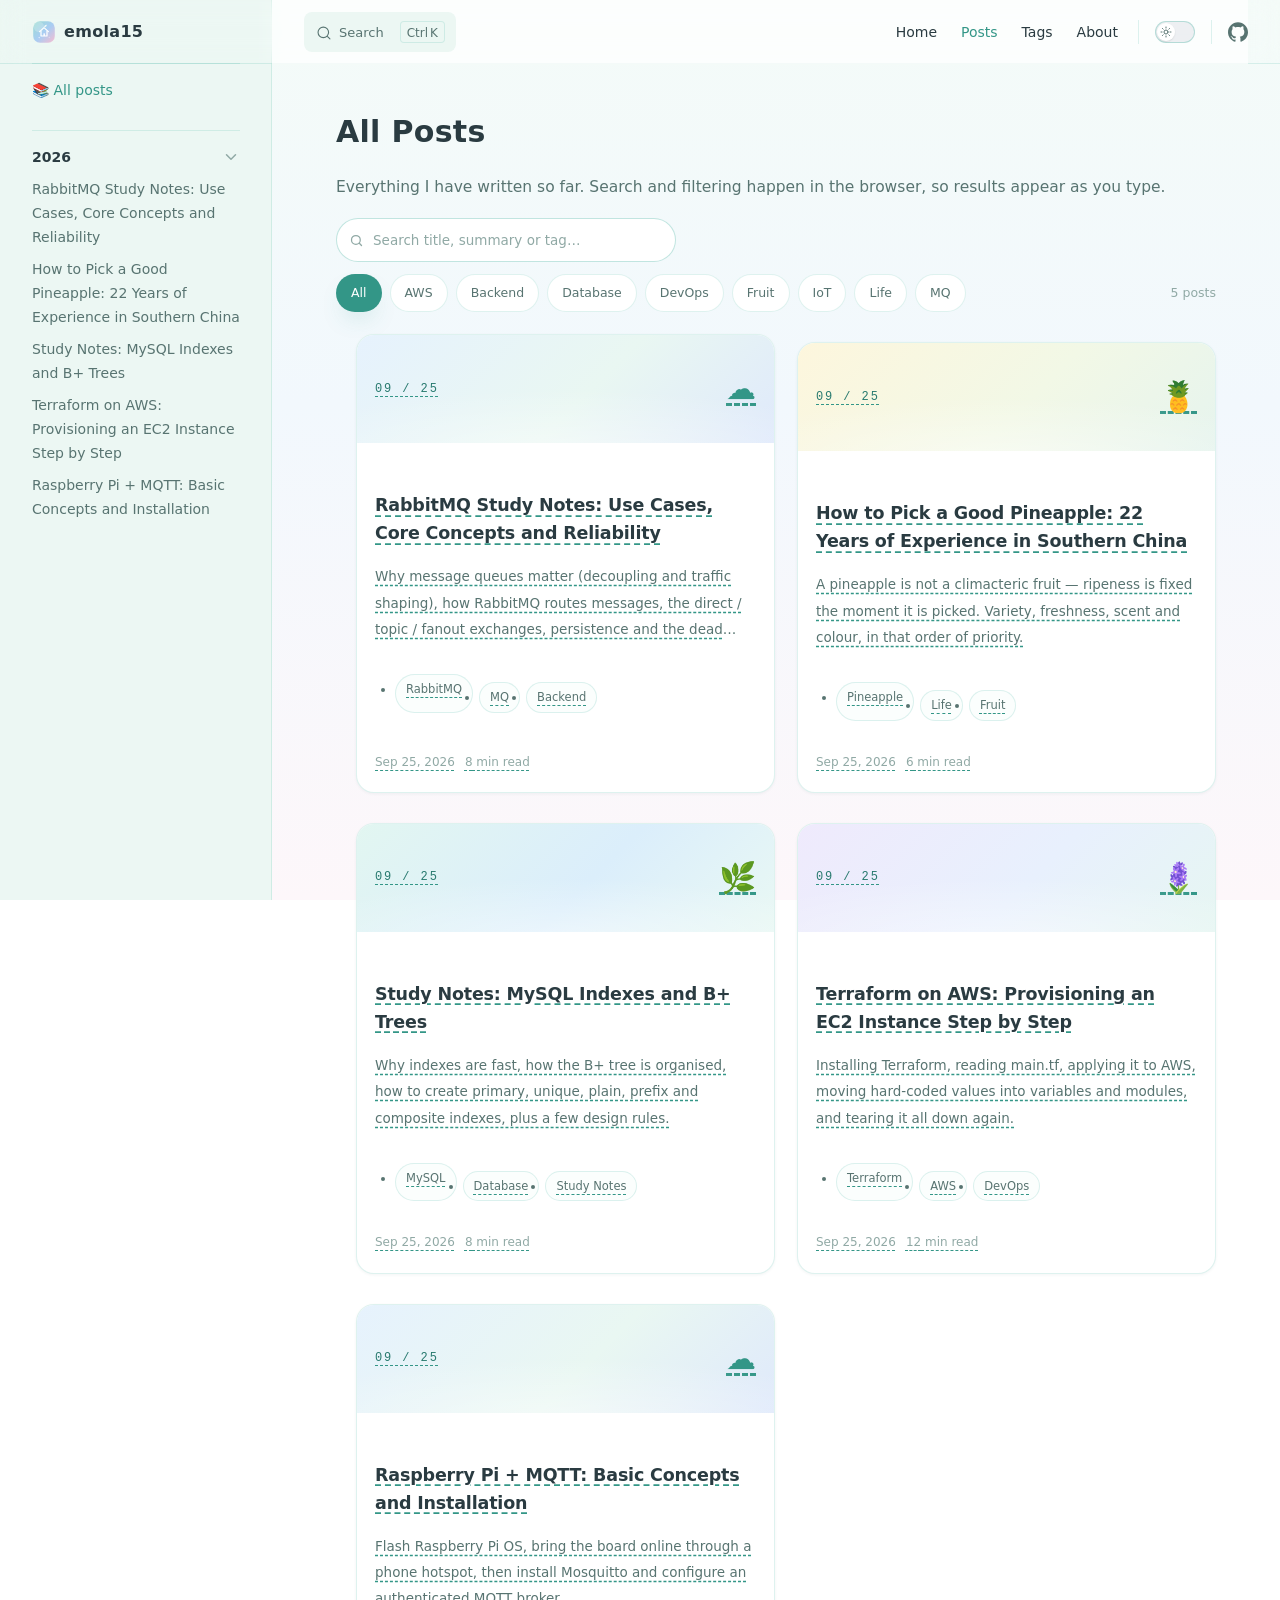
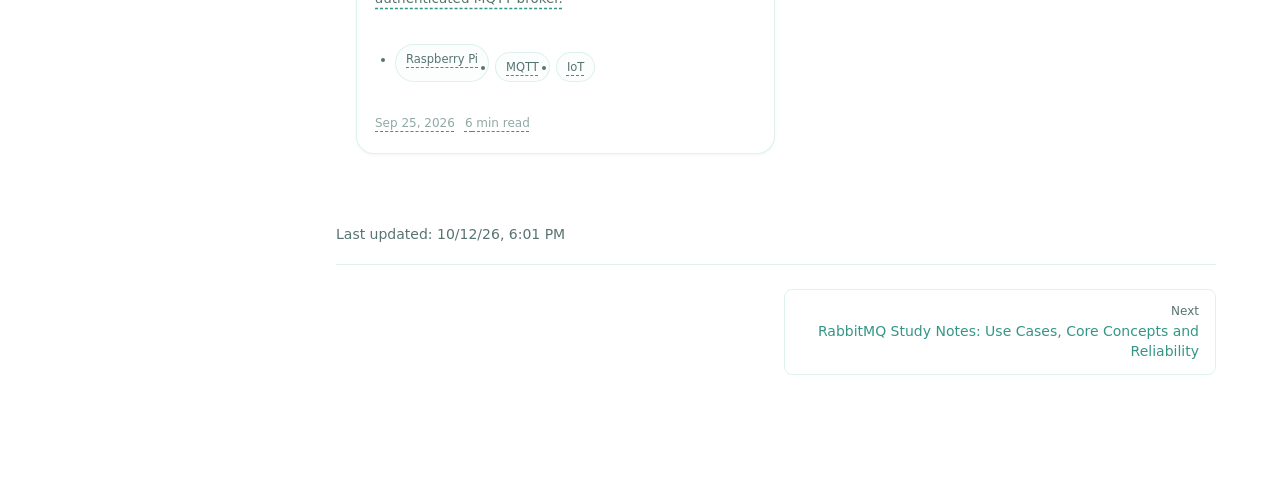
==== posts/index.html @ d34305d4 "demo1_public" ====
<!DOCTYPE html>
<html lang="en-US" dir="ltr">
  <head>
    <meta charset="utf-8">
    <meta name="viewport" content="width=device-width,initial-scale=1">
    <title>All Posts | emola15 · Mint Cottage</title>
    <meta name="description" content="Every post, newest first, with keyword search and tag filtering.">
    <meta name="generator" content="VitePress v1.6.4">
    <link rel="preload stylesheet" href="/assets/style.BNtmY3CR.css" as="style">
    <link rel="preload stylesheet" href="/vp-icons.css" as="style">
    
    <script type="module" src="/assets/app.CwjUvDx9.js"></script>
    <link rel="preload" href="/assets/inter-roman-latin.Di8DUHzh.woff2" as="font" type="font/woff2" crossorigin="">
    <link rel="modulepreload" href="/assets/chunks/theme.C-dFZcqk.js">
    <link rel="modulepreload" href="/assets/chunks/framework.D66Xq0Kv.js">
    <link rel="modulepreload" href="/assets/chunks/PostList.C5ZHfB-1.js">
    <link rel="modulepreload" href="/assets/posts_index.md.BugTTFG8.lean.js">
    <link rel="icon" type="image/svg+xml" href="/logo.svg">
    <meta name="author" content="emola15">
    <meta name="theme-color" content="#f4fbf8">
    <meta property="og:type" content="website">
    <meta property="og:title" content="emola15 · Mint Cottage">
    <meta property="og:description" content="emola15's personal blog: frontend notes, books and everyday life — written casually.">
    <script id="check-dark-mode">(()=>{const e=localStorage.getItem("vitepress-theme-appearance")||"auto",a=window.matchMedia("(prefers-color-scheme: dark)").matches;(!e||e==="auto"?a:e==="dark")&&document.documentElement.classList.add("dark")})();</script>
    <script id="check-mac-os">document.documentElement.classList.toggle("mac",/Mac|iPhone|iPod|iPad/i.test(navigator.platform));</script>
  </head>
  <body>
    <div id="app"><div class="Layout" data-v-5d98c3a5><!--[--><div class="xq-island" data-island="ReadingProgress" data-v-4ed34a05></div><!--]--><!--[--><span tabindex="-1" data-v-0b0ada53></span><a href="#VPContent" class="VPSkipLink visually-hidden" data-v-0b0ada53>Skip to content</a><!--]--><!----><header class="VPNav" data-v-5d98c3a5 data-v-ae24b3ad><div class="VPNavBar" data-v-ae24b3ad data-v-6aa21345><div class="wrapper" data-v-6aa21345><div class="container" data-v-6aa21345><div class="title" data-v-6aa21345><div class="VPNavBarTitle has-sidebar" data-v-6aa21345 data-v-1168a8e4><a class="title" href="/" data-v-1168a8e4><!--[--><!--]--><!--[--><img class="VPImage logo" src="/logo.svg" alt data-v-8426fc1a><!--]--><span data-v-1168a8e4>emola15</span><!--[--><!--]--></a></div></div><div class="content" data-v-6aa21345><div class="content-body" data-v-6aa21345><!--[--><!--]--><div class="VPNavBarSearch search" data-v-6aa21345><!--[--><!----><div id="local-search"><button type="button" class="DocSearch DocSearch-Button" aria-label="Search posts"><span class="DocSearch-Button-Container"><span class="vp-icon DocSearch-Search-Icon"></span><span class="DocSearch-Button-Placeholder">Search</span></span><span class="DocSearch-Button-Keys"><kbd class="DocSearch-Button-Key"></kbd><kbd class="DocSearch-Button-Key">K</kbd></span></button></div><!--]--></div><nav aria-labelledby="main-nav-aria-label" class="VPNavBarMenu menu" data-v-6aa21345 data-v-dc692963><span id="main-nav-aria-label" class="visually-hidden" data-v-dc692963> Main Navigation </span><!--[--><!--[--><a class="VPLink link VPNavBarMenuLink" href="/" tabindex="0" data-v-dc692963 data-v-e56f3d57><!--[--><span data-v-e56f3d57>Home</span><!--]--></a><!--]--><!--[--><a class="VPLink link VPNavBarMenuLink active" href="/posts/" tabindex="0" data-v-dc692963 data-v-e56f3d57><!--[--><span data-v-e56f3d57>Posts</span><!--]--></a><!--]--><!--[--><a class="VPLink link VPNavBarMenuLink" href="/tags" tabindex="0" data-v-dc692963 data-v-e56f3d57><!--[--><span data-v-e56f3d57>Tags</span><!--]--></a><!--]--><!--[--><a class="VPLink link VPNavBarMenuLink" href="/about" tabindex="0" data-v-dc692963 data-v-e56f3d57><!--[--><span data-v-e56f3d57>About</span><!--]--></a><!--]--><!--]--></nav><!----><div class="VPNavBarAppearance appearance" data-v-6aa21345 data-v-6c893767><button class="VPSwitch VPSwitchAppearance" type="button" role="switch" title aria-checked="false" data-v-6c893767 data-v-5337faa4 data-v-1d5665e3><span class="check" data-v-1d5665e3><span class="icon" data-v-1d5665e3><!--[--><span class="vpi-sun sun" data-v-5337faa4></span><span class="vpi-moon moon" data-v-5337faa4></span><!--]--></span></span></button></div><div class="VPSocialLinks VPNavBarSocialLinks social-links" data-v-6aa21345 data-v-0394ad82 data-v-7bc22406><!--[--><a class="VPSocialLink no-icon" href="https://github.com/emolastuff15" aria-label="github" target="_blank" rel="noopener" data-v-7bc22406 data-v-bd121fe5><span class="vpi-social-github"></span></a><!--]--></div><div class="VPFlyout VPNavBarExtra extra" data-v-6aa21345 data-v-bb2aa2f0 data-v-cf11d7a2><button type="button" class="button" aria-haspopup="true" aria-expanded="false" aria-label="extra navigation" data-v-cf11d7a2><span class="vpi-more-horizontal icon" data-v-cf11d7a2></span></button><div class="menu" data-v-cf11d7a2><div class="VPMenu" data-v-cf11d7a2 data-v-b98bc113><!----><!--[--><!--[--><!----><div class="group" data-v-bb2aa2f0><div class="item appearance" data-v-bb2aa2f0><p class="label" data-v-bb2aa2f0>Appearance</p><div class="appearance-action" data-v-bb2aa2f0><button class="VPSwitch VPSwitchAppearance" type="button" role="switch" title aria-checked="false" data-v-bb2aa2f0 data-v-5337faa4 data-v-1d5665e3><span class="check" data-v-1d5665e3><span class="icon" data-v-1d5665e3><!--[--><span class="vpi-sun sun" data-v-5337faa4></span><span class="vpi-moon moon" data-v-5337faa4></span><!--]--></span></span></button></div></div></div><div class="group" data-v-bb2aa2f0><div class="item social-links" data-v-bb2aa2f0><div class="VPSocialLinks social-links-list" data-v-bb2aa2f0 data-v-7bc22406><!--[--><a class="VPSocialLink no-icon" href="https://github.com/emolastuff15" aria-label="github" target="_blank" rel="noopener" data-v-7bc22406 data-v-bd121fe5><span class="vpi-social-github"></span></a><!--]--></div></div></div><!--]--><!--]--></div></div></div><!--[--><!--]--><button type="button" class="VPNavBarHamburger hamburger" aria-label="mobile navigation" aria-expanded="false" aria-controls="VPNavScreen" data-v-6aa21345 data-v-e5dd9c1c><span class="container" data-v-e5dd9c1c><span class="top" data-v-e5dd9c1c></span><span class="middle" data-v-e5dd9c1c></span><span class="bottom" data-v-e5dd9c1c></span></span></button></div></div></div></div><div class="divider" data-v-6aa21345><div class="divider-line" data-v-6aa21345></div></div></div><!----></header><div class="VPLocalNav has-sidebar empty" data-v-5d98c3a5 data-v-a6f0e41e><div class="container" data-v-a6f0e41e><button class="menu" aria-expanded="false" aria-controls="VPSidebarNav" data-v-a6f0e41e><span class="vpi-align-left menu-icon" data-v-a6f0e41e></span><span class="menu-text" data-v-a6f0e41e>Menu</span></button><div class="VPLocalNavOutlineDropdown" style="--vp-vh:0px;" data-v-a6f0e41e data-v-8a42e2b4><button data-v-8a42e2b4>Back to top</button><!----></div></div></div><aside class="VPSidebar" data-v-5d98c3a5 data-v-319d5ca6><div class="curtain" data-v-319d5ca6></div><nav class="nav" id="VPSidebarNav" aria-labelledby="sidebar-aria-label" tabindex="-1" data-v-319d5ca6><span class="visually-hidden" id="sidebar-aria-label" data-v-319d5ca6> Sidebar Navigation </span><!--[--><!--]--><!--[--><div class="no-transition group" data-v-c40bc020><section class="VPSidebarItem level-0 has-active" data-v-c40bc020 data-v-b3fd67f8><!----><div class="items" data-v-b3fd67f8><!--[--><div class="VPSidebarItem level-1 is-link" data-v-b3fd67f8><div class="item" data-v-b3fd67f8><div class="indicator" data-v-b3fd67f8></div><a class="VPLink link link" href="/posts/" data-v-b3fd67f8><!--[--><p class="text" data-v-b3fd67f8>📚 All posts</p><!--]--></a><!----></div><!----></div><!--]--></div></section></div><div class="no-transition group" data-v-c40bc020><section class="VPSidebarItem level-0 collapsible" data-v-c40bc020 data-v-b3fd67f8><div class="item" role="button" tabindex="0" data-v-b3fd67f8><div class="indicator" data-v-b3fd67f8></div><h2 class="text" data-v-b3fd67f8>2026</h2><div class="caret" role="button" aria-label="toggle section" tabindex="0" data-v-b3fd67f8><span class="vpi-chevron-right caret-icon" data-v-b3fd67f8></span></div></div><div class="items" data-v-b3fd67f8><!--[--><div class="VPSidebarItem level-1 is-link" data-v-b3fd67f8><div class="item" data-v-b3fd67f8><div class="indicator" data-v-b3fd67f8></div><a class="VPLink link link" href="/posts/rabbitmq-notes" data-v-b3fd67f8><!--[--><p class="text" data-v-b3fd67f8>RabbitMQ Study Notes: Use Cases, Core Concepts and Reliability</p><!--]--></a><!----></div><!----></div><div class="VPSidebarItem level-1 is-link" data-v-b3fd67f8><div class="item" data-v-b3fd67f8><div class="indicator" data-v-b3fd67f8></div><a class="VPLink link link" href="/posts/how-to-pick-a-good-pineapple" data-v-b3fd67f8><!--[--><p class="text" data-v-b3fd67f8>How to Pick a Good Pineapple: 22 Years of Experience in Southern China</p><!--]--></a><!----></div><!----></div><div class="VPSidebarItem level-1 is-link" data-v-b3fd67f8><div class="item" data-v-b3fd67f8><div class="indicator" data-v-b3fd67f8></div><a class="VPLink link link" href="/posts/mysql-index-notes" data-v-b3fd67f8><!--[--><p class="text" data-v-b3fd67f8>Study Notes: MySQL Indexes and B+ Trees</p><!--]--></a><!----></div><!----></div><div class="VPSidebarItem level-1 is-link" data-v-b3fd67f8><div class="item" data-v-b3fd67f8><div class="indicator" data-v-b3fd67f8></div><a class="VPLink link link" href="/posts/terraform-aws-ec2-setup" data-v-b3fd67f8><!--[--><p class="text" data-v-b3fd67f8>Terraform on AWS: Provisioning an EC2 Instance Step by Step</p><!--]--></a><!----></div><!----></div><div class="VPSidebarItem level-1 is-link" data-v-b3fd67f8><div class="item" data-v-b3fd67f8><div class="indicator" data-v-b3fd67f8></div><a class="VPLink link link" href="/posts/raspberry-pi-mqtt-setup" data-v-b3fd67f8><!--[--><p class="text" data-v-b3fd67f8>Raspberry Pi + MQTT: Basic Concepts and Installation</p><!--]--></a><!----></div><!----></div><!--]--></div></section></div><!--]--><!--[--><!--]--></nav></aside><div class="VPContent has-sidebar" id="VPContent" data-v-5d98c3a5 data-v-1428d186><div class="VPDoc has-sidebar" data-v-1428d186 data-v-39a288b8><!--[--><!--]--><div class="container" data-v-39a288b8><!----><div class="content" data-v-39a288b8><div class="content-container" data-v-39a288b8><!--[--><!--]--><main class="main" data-v-39a288b8><div style="position:relative;" class="vp-doc _posts_ external-link-icon-enabled" data-v-39a288b8><div><h1 id="all-posts" tabindex="-1">All Posts <a class="header-anchor" href="#all-posts" aria-label="Permalink to &quot;All Posts&quot;">​</a></h1><p class="xq-lead">Everything I have written so far. Search and filtering happen in the browser, so results appear as you type.</p><div class="xq-island" data-island="PostList" data-v-4ed34a05></div></div></div></main><footer class="VPDocFooter" data-v-39a288b8 data-v-e257564d><!--[--><!--]--><div class="edit-info" data-v-e257564d><!----><div class="last-updated" data-v-e257564d><p class="VPLastUpdated" data-v-e257564d data-v-e98dd255>Last updated: <time datetime="2026-10-12T18:01:01.000Z" data-v-e98dd255></time></p></div></div><nav class="prev-next" aria-labelledby="doc-footer-aria-label" data-v-e257564d><span class="visually-hidden" id="doc-footer-aria-label" data-v-e257564d>Pager</span><div class="pager" data-v-e257564d><!----></div><div class="pager" data-v-e257564d><a class="VPLink link pager-link next" href="/posts/rabbitmq-notes" data-v-e257564d><!--[--><span class="desc" data-v-e257564d>Next</span><span class="title" data-v-e257564d>RabbitMQ Study Notes: Use Cases, Core Concepts and Reliability</span><!--]--></a></div></nav></footer><!--[--><!--]--></div></div></div><!--[--><!--]--></div></div><footer class="VPFooter has-sidebar" data-v-5d98c3a5 data-v-e315a0ad><div class="container" data-v-e315a0ad><!----><p class="copyright" data-v-e315a0ad>© 2026 - 2026 emola15 · Built with VitePress + React</p></div></footer><!--[--><div class="xq-island" data-island="BackToTop" data-v-4ed34a05></div><!--]--></div></div>
    <script>window.__VP_HASH_MAP__=JSON.parse("{\"about.md\":\"Rgbhr4bb\",\"index.md\":\"DlLVQKca\",\"posts_how-to-pick-a-good-pineapple.md\":\"D5W0n2rq\",\"posts_index.md\":\"BugTTFG8\",\"posts_mysql-index-notes.md\":\"SYOeJtAR\",\"posts_rabbitmq-notes.md\":\"D3NSysRU\",\"posts_raspberry-pi-mqtt-setup.md\":\"CkJdbnVg\",\"posts_terraform-aws-ec2-setup.md\":\"BqSlLcgr\",\"tags.md\":\"ClAD2nNi\"}");window.__VP_SITE_DATA__=JSON.parse("{\"lang\":\"en-US\",\"dir\":\"ltr\",\"title\":\"emola15 · Mint Cottage\",\"description\":\"emola15's personal blog: frontend notes, books and everyday life — written casually.\",\"base\":\"/\",\"head\":[],\"router\":{\"prefetchLinks\":true},\"appearance\":true,\"themeConfig\":{\"logo\":\"/logo.svg\",\"siteTitle\":\"emola15\",\"nav\":[{\"text\":\"Home\",\"link\":\"/\"},{\"text\":\"Posts\",\"link\":\"/posts/\",\"activeMatch\":\"^/posts/\"},{\"text\":\"Tags\",\"link\":\"/tags\",\"activeMatch\":\"^/tags\"},{\"text\":\"About\",\"link\":\"/about\",\"activeMatch\":\"^/about\"}],\"sidebar\":{\"/posts/\":[{\"text\":\"📚 All posts\",\"link\":\"/posts/\"},{\"text\":\"2026\",\"collapsed\":false,\"items\":[{\"text\":\"RabbitMQ Study Notes: Use Cases, Core Concepts and Reliability\",\"link\":\"/posts/rabbitmq-notes\"},{\"text\":\"How to Pick a Good Pineapple: 22 Years of Experience in Southern China\",\"link\":\"/posts/how-to-pick-a-good-pineapple\"},{\"text\":\"Study Notes: MySQL Indexes and B+ Trees\",\"link\":\"/posts/mysql-index-notes\"},{\"text\":\"Terraform on AWS: Provisioning an EC2 Instance Step by Step\",\"link\":\"/posts/terraform-aws-ec2-setup\"},{\"text\":\"Raspberry Pi + MQTT: Basic Concepts and Installation\",\"link\":\"/posts/raspberry-pi-mqtt-setup\"}]}]},\"socialLinks\":[{\"icon\":\"github\",\"link\":\"https://github.com/emolastuff15\"}],\"search\":{\"provider\":\"local\",\"options\":{\"translations\":{\"button\":{\"buttonText\":\"Search\",\"buttonAriaLabel\":\"Search posts\"},\"modal\":{\"noResultsText\":\"No results found\",\"resetButtonTitle\":\"Clear query\",\"displayDetails\":\"Show details\",\"footer\":{\"selectText\":\"Select\",\"navigateText\":\"Navigate\",\"closeText\":\"Close\"}}}}},\"outline\":{\"level\":[2,3],\"label\":\"On this page\"},\"docFooter\":{\"prev\":\"Previous\",\"next\":\"Next\"},\"lastUpdated\":{\"text\":\"Last updated\",\"formatOptions\":{\"dateStyle\":\"short\",\"timeStyle\":\"short\"}},\"returnToTopLabel\":\"Back to top\",\"sidebarMenuLabel\":\"Menu\",\"darkModeSwitchLabel\":\"Appearance\",\"lightModeSwitchTitle\":\"Switch to light theme\",\"darkModeSwitchTitle\":\"Switch to dark theme\",\"externalLinkIcon\":true,\"skipToContentLabel\":\"Skip to content\",\"notFound\":{\"title\":\"Page not found\",\"quote\":\"Wrong turn — but there is plenty to read elsewhere.\",\"linkLabel\":\"Back home\",\"linkText\":\"Back home\"},\"footer\":{\"copyright\":\"© 2026 - 2026 emola15 · Built with VitePress + React\"}},\"locales\":{},\"scrollOffset\":134,\"cleanUrls\":true}");</script>
    
  </body>
</html>
---- assets/style.BNtmY3CR.css ----
@font-face{font-family:Inter;font-style:normal;font-weight:100 900;font-display:swap;src:url(/assets/inter-roman-cyrillic-ext.BBPuwvHQ.woff2) format("woff2");unicode-range:U+0460-052F,U+1C80-1C88,U+20B4,U+2DE0-2DFF,U+A640-A69F,U+FE2E-FE2F}@font-face{font-family:Inter;font-style:normal;font-weight:100 900;font-display:swap;src:url(/assets/inter-roman-cyrillic.C5lxZ8CY.woff2) format("woff2");unicode-range:U+0301,U+0400-045F,U+0490-0491,U+04B0-04B1,U+2116}@font-face{font-family:Inter;font-style:normal;font-weight:100 900;font-display:swap;src:url(/assets/inter-roman-greek-ext.CqjqNYQ-.woff2) format("woff2");unicode-range:U+1F00-1FFF}@font-face{font-family:Inter;font-style:normal;font-weight:100 900;font-display:swap;src:url(/assets/inter-roman-greek.BBVDIX6e.woff2) format("woff2");unicode-range:U+0370-0377,U+037A-037F,U+0384-038A,U+038C,U+038E-03A1,U+03A3-03FF}@font-face{font-family:Inter;font-style:normal;font-weight:100 900;font-display:swap;src:url(/assets/inter-roman-vietnamese.BjW4sHH5.woff2) format("woff2");unicode-range:U+0102-0103,U+0110-0111,U+0128-0129,U+0168-0169,U+01A0-01A1,U+01AF-01B0,U+0300-0301,U+0303-0304,U+0308-0309,U+0323,U+0329,U+1EA0-1EF9,U+20AB}@font-face{font-family:Inter;font-style:normal;font-weight:100 900;font-display:swap;src:url(/assets/inter-roman-latin-ext.4ZJIpNVo.woff2) format("woff2");unicode-range:U+0100-02AF,U+0304,U+0308,U+0329,U+1E00-1E9F,U+1EF2-1EFF,U+2020,U+20A0-20AB,U+20AD-20C0,U+2113,U+2C60-2C7F,U+A720-A7FF}@font-face{font-family:Inter;font-style:normal;font-weight:100 900;font-display:swap;src:url(/assets/inter-roman-latin.Di8DUHzh.woff2) format("woff2");unicode-range:U+0000-00FF,U+0131,U+0152-0153,U+02BB-02BC,U+02C6,U+02DA,U+02DC,U+0304,U+0308,U+0329,U+2000-206F,U+2074,U+20AC,U+2122,U+2191,U+2193,U+2212,U+2215,U+FEFF,U+FFFD}@font-face{font-family:Inter;font-style:italic;font-weight:100 900;font-display:swap;src:url(/assets/inter-italic-cyrillic-ext.r48I6akx.woff2) format("woff2");unicode-range:U+0460-052F,U+1C80-1C88,U+20B4,U+2DE0-2DFF,U+A640-A69F,U+FE2E-FE2F}@font-face{font-family:Inter;font-style:italic;font-weight:100 900;font-display:swap;src:url(/assets/inter-italic-cyrillic.By2_1cv3.woff2) format("woff2");unicode-range:U+0301,U+0400-045F,U+0490-0491,U+04B0-04B1,U+2116}@font-face{font-family:Inter;font-style:italic;font-weight:100 900;font-display:swap;src:url(/assets/inter-italic-greek-ext.1u6EdAuj.woff2) format("woff2");unicode-range:U+1F00-1FFF}@font-face{font-family:Inter;font-style:italic;font-weight:100 900;font-display:swap;src:url(/assets/inter-italic-greek.DJ8dCoTZ.woff2) format("woff2");unicode-range:U+0370-0377,U+037A-037F,U+0384-038A,U+038C,U+038E-03A1,U+03A3-03FF}@font-face{font-family:Inter;font-style:italic;font-weight:100 900;font-display:swap;src:url(/assets/inter-italic-vietnamese.BSbpV94h.woff2) format("woff2");unicode-range:U+0102-0103,U+0110-0111,U+0128-0129,U+0168-0169,U+01A0-01A1,U+01AF-01B0,U+0300-0301,U+0303-0304,U+0308-0309,U+0323,U+0329,U+1EA0-1EF9,U+20AB}@font-face{font-family:Inter;font-style:italic;font-weight:100 900;font-display:swap;src:url(/assets/inter-italic-latin-ext.CN1xVJS-.woff2) format("woff2");unicode-range:U+0100-02AF,U+0304,U+0308,U+0329,U+1E00-1E9F,U+1EF2-1EFF,U+2020,U+20A0-20AB,U+20AD-20C0,U+2113,U+2C60-2C7F,U+A720-A7FF}@font-face{font-family:Inter;font-style:italic;font-weight:100 900;font-display:swap;src:url(/assets/inter-italic-latin.C2AdPX0b.woff2) format("woff2");unicode-range:U+0000-00FF,U+0131,U+0152-0153,U+02BB-02BC,U+02C6,U+02DA,U+02DC,U+0304,U+0308,U+0329,U+2000-206F,U+2074,U+20AC,U+2122,U+2191,U+2193,U+2212,U+2215,U+FEFF,U+FFFD}@font-face{font-family:Punctuation SC;font-weight:400;src:local("PingFang SC Regular"),local("Noto Sans CJK SC"),local("Microsoft YaHei");unicode-range:U+201C,U+201D,U+2018,U+2019,U+2E3A,U+2014,U+2013,U+2026,U+00B7,U+007E,U+002F}@font-face{font-family:Punctuation SC;font-weight:500;src:local("PingFang SC Medium"),local("Noto Sans CJK SC"),local("Microsoft YaHei");unicode-range:U+201C,U+201D,U+2018,U+2019,U+2E3A,U+2014,U+2013,U+2026,U+00B7,U+007E,U+002F}@font-face{font-family:Punctuation SC;font-weight:600;src:local("PingFang SC Semibold"),local("Noto Sans CJK SC Bold"),local("Microsoft YaHei Bold");unicode-range:U+201C,U+201D,U+2018,U+2019,U+2E3A,U+2014,U+2013,U+2026,U+00B7,U+007E,U+002F}@font-face{font-family:Punctuation SC;font-weight:700;src:local("PingFang SC Semibold"),local("Noto Sans CJK SC Bold"),local("Microsoft YaHei Bold");unicode-range:U+201C,U+201D,U+2018,U+2019,U+2E3A,U+2014,U+2013,U+2026,U+00B7,U+007E,U+002F}:root{--vp-c-white: #ffffff;--vp-c-black: #000000;--vp-c-neutral: var(--vp-c-black);--vp-c-neutral-inverse: var(--vp-c-white)}.dark{--vp-c-neutral: var(--vp-c-white);--vp-c-neutral-inverse: var(--vp-c-black)}:root{--vp-c-gray-1: #dddde3;--vp-c-gray-2: #e4e4e9;--vp-c-gray-3: #ebebef;--vp-c-gray-soft: rgba(142, 150, 170, .14);--vp-c-indigo-1: #3451b2;--vp-c-indigo-2: #3a5ccc;--vp-c-indigo-3: #5672cd;--vp-c-indigo-soft: rgba(100, 108, 255, .14);--vp-c-purple-1: #6f42c1;--vp-c-purple-2: #7e4cc9;--vp-c-purple-3: #8e5cd9;--vp-c-purple-soft: rgba(159, 122, 234, .14);--vp-c-green-1: #18794e;--vp-c-green-2: #299764;--vp-c-green-3: #30a46c;--vp-c-green-soft: rgba(16, 185, 129, .14);--vp-c-yellow-1: #915930;--vp-c-yellow-2: #946300;--vp-c-yellow-3: #9f6a00;--vp-c-yellow-soft: rgba(234, 179, 8, .14);--vp-c-red-1: #b8272c;--vp-c-red-2: #d5393e;--vp-c-red-3: #e0575b;--vp-c-red-soft: rgba(244, 63, 94, .14);--vp-c-sponsor: #db2777}.dark{--vp-c-gray-1: #515c67;--vp-c-gray-2: #414853;--vp-c-gray-3: #32363f;--vp-c-gray-soft: rgba(101, 117, 133, .16);--vp-c-indigo-1: #a8b1ff;--vp-c-indigo-2: #5c73e7;--vp-c-indigo-3: #3e63dd;--vp-c-indigo-soft: rgba(100, 108, 255, .16);--vp-c-purple-1: #c8abfa;--vp-c-purple-2: #a879e6;--vp-c-purple-3: #8e5cd9;--vp-c-purple-soft: rgba(159, 122, 234, .16);--vp-c-green-1: #3dd68c;--vp-c-green-2: #30a46c;--vp-c-green-3: #298459;--vp-c-green-soft: rgba(16, 185, 129, .16);--vp-c-yellow-1: #f9b44e;--vp-c-yellow-2: #da8b17;--vp-c-yellow-3: #a46a0a;--vp-c-yellow-soft: rgba(234, 179, 8, .16);--vp-c-red-1: #f66f81;--vp-c-red-2: #f14158;--vp-c-red-3: #b62a3c;--vp-c-red-soft: rgba(244, 63, 94, .16)}:root{--vp-c-bg: #ffffff;--vp-c-bg-alt: #f6f6f7;--vp-c-bg-elv: #ffffff;--vp-c-bg-soft: #f6f6f7}.dark{--vp-c-bg: #1b1b1f;--vp-c-bg-alt: #161618;--vp-c-bg-elv: #202127;--vp-c-bg-soft: #202127}:root{--vp-c-border: #c2c2c4;--vp-c-divider: #e2e2e3;--vp-c-gutter: #e2e2e3}.dark{--vp-c-border: #3c3f44;--vp-c-divider: #2e2e32;--vp-c-gutter: #000000}:root{--vp-c-text-1: #3c3c43;--vp-c-text-2: #67676c;--vp-c-text-3: #929295}.dark{--vp-c-text-1: #dfdfd6;--vp-c-text-2: #98989f;--vp-c-text-3: #6a6a71}:root{--vp-c-default-1: var(--vp-c-gray-1);--vp-c-default-2: var(--vp-c-gray-2);--vp-c-default-3: var(--vp-c-gray-3);--vp-c-default-soft: var(--vp-c-gray-soft);--vp-c-brand-1: var(--vp-c-indigo-1);--vp-c-brand-2: var(--vp-c-indigo-2);--vp-c-brand-3: var(--vp-c-indigo-3);--vp-c-brand-soft: var(--vp-c-indigo-soft);--vp-c-brand: var(--vp-c-brand-1);--vp-c-tip-1: var(--vp-c-brand-1);--vp-c-tip-2: var(--vp-c-brand-2);--vp-c-tip-3: var(--vp-c-brand-3);--vp-c-tip-soft: var(--vp-c-brand-soft);--vp-c-note-1: var(--vp-c-brand-1);--vp-c-note-2: var(--vp-c-brand-2);--vp-c-note-3: var(--vp-c-brand-3);--vp-c-note-soft: var(--vp-c-brand-soft);--vp-c-success-1: var(--vp-c-green-1);--vp-c-success-2: var(--vp-c-green-2);--vp-c-success-3: var(--vp-c-green-3);--vp-c-success-soft: var(--vp-c-green-soft);--vp-c-important-1: var(--vp-c-purple-1);--vp-c-important-2: var(--vp-c-purple-2);--vp-c-important-3: var(--vp-c-purple-3);--vp-c-important-soft: var(--vp-c-purple-soft);--vp-c-warning-1: var(--vp-c-yellow-1);--vp-c-warning-2: var(--vp-c-yellow-2);--vp-c-warning-3: var(--vp-c-yellow-3);--vp-c-warning-soft: var(--vp-c-yellow-soft);--vp-c-danger-1: var(--vp-c-red-1);--vp-c-danger-2: var(--vp-c-red-2);--vp-c-danger-3: var(--vp-c-red-3);--vp-c-danger-soft: var(--vp-c-red-soft);--vp-c-caution-1: var(--vp-c-red-1);--vp-c-caution-2: var(--vp-c-red-2);--vp-c-caution-3: var(--vp-c-red-3);--vp-c-caution-soft: var(--vp-c-red-soft)}:root{--vp-font-family-base: "Inter", ui-sans-serif, system-ui, sans-serif, "Apple Color Emoji", "Segoe UI Emoji", "Segoe UI Symbol", "Noto Color Emoji";--vp-font-family-mono: ui-monospace, "Menlo", "Monaco", "Consolas", "Liberation Mono", "Courier New", monospace;font-optical-sizing:auto}:root:where(:lang(zh)){--vp-font-family-base: "Punctuation SC", "Inter", ui-sans-serif, system-ui, sans-serif, "Apple Color Emoji", "Segoe UI Emoji", "Segoe UI Symbol", "Noto Color Emoji"}:root{--vp-shadow-1: 0 1px 2px rgba(0, 0, 0, .04), 0 1px 2px rgba(0, 0, 0, .06);--vp-shadow-2: 0 3px 12px rgba(0, 0, 0, .07), 0 1px 4px rgba(0, 0, 0, .07);--vp-shadow-3: 0 12px 32px rgba(0, 0, 0, .1), 0 2px 6px rgba(0, 0, 0, .08);--vp-shadow-4: 0 14px 44px rgba(0, 0, 0, .12), 0 3px 9px rgba(0, 0, 0, .12);--vp-shadow-5: 0 18px 56px rgba(0, 0, 0, .16), 0 4px 12px rgba(0, 0, 0, .16)}:root{--vp-z-index-footer: 10;--vp-z-index-local-nav: 20;--vp-z-index-nav: 30;--vp-z-index-layout-top: 40;--vp-z-index-backdrop: 50;--vp-z-index-sidebar: 60}@media (min-width: 960px){:root{--vp-z-index-sidebar: 25}}:root{--vp-layout-max-width: 1440px}:root{--vp-header-anchor-symbol: "#"}:root{--vp-code-line-height: 1.7;--vp-code-font-size: .875em;--vp-code-color: var(--vp-c-brand-1);--vp-code-link-color: var(--vp-c-brand-1);--vp-code-link-hover-color: var(--vp-c-brand-2);--vp-code-bg: var(--vp-c-default-soft);--vp-code-block-color: var(--vp-c-text-2);--vp-code-block-bg: var(--vp-c-bg-alt);--vp-code-block-divider-color: var(--vp-c-gutter);--vp-code-lang-color: var(--vp-c-text-3);--vp-code-line-highlight-color: var(--vp-c-default-soft);--vp-code-line-number-color: var(--vp-c-text-3);--vp-code-line-diff-add-color: var(--vp-c-success-soft);--vp-code-line-diff-add-symbol-color: var(--vp-c-success-1);--vp-code-line-diff-remove-color: var(--vp-c-danger-soft);--vp-code-line-diff-remove-symbol-color: var(--vp-c-danger-1);--vp-code-line-warning-color: var(--vp-c-warning-soft);--vp-code-line-error-color: var(--vp-c-danger-soft);--vp-code-copy-code-border-color: var(--vp-c-divider);--vp-code-copy-code-bg: var(--vp-c-bg-soft);--vp-code-copy-code-hover-border-color: var(--vp-c-divider);--vp-code-copy-code-hover-bg: var(--vp-c-bg);--vp-code-copy-code-active-text: var(--vp-c-text-2);--vp-code-copy-copied-text-content: "Copied";--vp-code-tab-divider: var(--vp-code-block-divider-color);--vp-code-tab-text-color: var(--vp-c-text-2);--vp-code-tab-bg: var(--vp-code-block-bg);--vp-code-tab-hover-text-color: var(--vp-c-text-1);--vp-code-tab-active-text-color: var(--vp-c-text-1);--vp-code-tab-active-bar-color: var(--vp-c-brand-1)}:lang(es),:lang(pt){--vp-code-copy-copied-text-content: "Copiado"}:lang(fa){--vp-code-copy-copied-text-content: "کپی شد"}:lang(ko){--vp-code-copy-copied-text-content: "복사됨"}:lang(ru){--vp-code-copy-copied-text-content: "Скопировано"}:lang(zh){--vp-code-copy-copied-text-content: "已复制"}:root{--vp-button-brand-border: transparent;--vp-button-brand-text: var(--vp-c-white);--vp-button-brand-bg: var(--vp-c-brand-3);--vp-button-brand-hover-border: transparent;--vp-button-brand-hover-text: var(--vp-c-white);--vp-button-brand-hover-bg: var(--vp-c-brand-2);--vp-button-brand-active-border: transparent;--vp-button-brand-active-text: var(--vp-c-white);--vp-button-brand-active-bg: var(--vp-c-brand-1);--vp-button-alt-border: transparent;--vp-button-alt-text: var(--vp-c-text-1);--vp-button-alt-bg: var(--vp-c-default-3);--vp-button-alt-hover-border: transparent;--vp-button-alt-hover-text: var(--vp-c-text-1);--vp-button-alt-hover-bg: var(--vp-c-default-2);--vp-button-alt-active-border: transparent;--vp-button-alt-active-text: var(--vp-c-text-1);--vp-button-alt-active-bg: var(--vp-c-default-1);--vp-button-sponsor-border: var(--vp-c-text-2);--vp-button-sponsor-text: var(--vp-c-text-2);--vp-button-sponsor-bg: transparent;--vp-button-sponsor-hover-border: var(--vp-c-sponsor);--vp-button-sponsor-hover-text: var(--vp-c-sponsor);--vp-button-sponsor-hover-bg: transparent;--vp-button-sponsor-active-border: var(--vp-c-sponsor);--vp-button-sponsor-active-text: var(--vp-c-sponsor);--vp-button-sponsor-active-bg: transparent}:root{--vp-custom-block-font-size: 14px;--vp-custom-block-code-font-size: 13px;--vp-custom-block-info-border: transparent;--vp-custom-block-info-text: var(--vp-c-text-1);--vp-custom-block-info-bg: var(--vp-c-default-soft);--vp-custom-block-info-code-bg: var(--vp-c-default-soft);--vp-custom-block-note-border: transparent;--vp-custom-block-note-text: var(--vp-c-text-1);--vp-custom-block-note-bg: var(--vp-c-default-soft);--vp-custom-block-note-code-bg: var(--vp-c-default-soft);--vp-custom-block-tip-border: transparent;--vp-custom-block-tip-text: var(--vp-c-text-1);--vp-custom-block-tip-bg: var(--vp-c-tip-soft);--vp-custom-block-tip-code-bg: var(--vp-c-tip-soft);--vp-custom-block-important-border: transparent;--vp-custom-block-important-text: var(--vp-c-text-1);--vp-custom-block-important-bg: var(--vp-c-important-soft);--vp-custom-block-important-code-bg: var(--vp-c-important-soft);--vp-custom-block-warning-border: transparent;--vp-custom-block-warning-text: var(--vp-c-text-1);--vp-custom-block-warning-bg: var(--vp-c-warning-soft);--vp-custom-block-warning-code-bg: var(--vp-c-warning-soft);--vp-custom-block-danger-border: transparent;--vp-custom-block-danger-text: var(--vp-c-text-1);--vp-custom-block-danger-bg: var(--vp-c-danger-soft);--vp-custom-block-danger-code-bg: var(--vp-c-danger-soft);--vp-custom-block-caution-border: transparent;--vp-custom-block-caution-text: var(--vp-c-text-1);--vp-custom-block-caution-bg: var(--vp-c-caution-soft);--vp-custom-block-caution-code-bg: var(--vp-c-caution-soft);--vp-custom-block-details-border: var(--vp-custom-block-info-border);--vp-custom-block-details-text: var(--vp-custom-block-info-text);--vp-custom-block-details-bg: var(--vp-custom-block-info-bg);--vp-custom-block-details-code-bg: var(--vp-custom-block-info-code-bg)}:root{--vp-input-border-color: var(--vp-c-border);--vp-input-bg-color: var(--vp-c-bg-alt);--vp-input-switch-bg-color: var(--vp-c-default-soft)}:root{--vp-nav-height: 64px;--vp-nav-bg-color: var(--vp-c-bg);--vp-nav-screen-bg-color: var(--vp-c-bg);--vp-nav-logo-height: 24px}.hide-nav{--vp-nav-height: 0px}.hide-nav .VPSidebar{--vp-nav-height: 22px}:root{--vp-local-nav-bg-color: var(--vp-c-bg)}:root{--vp-sidebar-width: 272px;--vp-sidebar-bg-color: var(--vp-c-bg-alt)}:root{--vp-backdrop-bg-color: rgba(0, 0, 0, .6)}:root{--vp-home-hero-name-color: var(--vp-c-brand-1);--vp-home-hero-name-background: transparent;--vp-home-hero-image-background-image: none;--vp-home-hero-image-filter: none}:root{--vp-badge-info-border: transparent;--vp-badge-info-text: var(--vp-c-text-2);--vp-badge-info-bg: var(--vp-c-default-soft);--vp-badge-tip-border: transparent;--vp-badge-tip-text: var(--vp-c-tip-1);--vp-badge-tip-bg: var(--vp-c-tip-soft);--vp-badge-warning-border: transparent;--vp-badge-warning-text: var(--vp-c-warning-1);--vp-badge-warning-bg: var(--vp-c-warning-soft);--vp-badge-danger-border: transparent;--vp-badge-danger-text: var(--vp-c-danger-1);--vp-badge-danger-bg: var(--vp-c-danger-soft)}:root{--vp-carbon-ads-text-color: var(--vp-c-text-1);--vp-carbon-ads-poweredby-color: var(--vp-c-text-2);--vp-carbon-ads-bg-color: var(--vp-c-bg-soft);--vp-carbon-ads-hover-text-color: var(--vp-c-brand-1);--vp-carbon-ads-hover-poweredby-color: var(--vp-c-text-1)}:root{--vp-local-search-bg: var(--vp-c-bg);--vp-local-search-result-bg: var(--vp-c-bg);--vp-local-search-result-border: var(--vp-c-divider);--vp-local-search-result-selected-bg: var(--vp-c-bg);--vp-local-search-result-selected-border: var(--vp-c-brand-1);--vp-local-search-highlight-bg: var(--vp-c-brand-1);--vp-local-search-highlight-text: var(--vp-c-neutral-inverse)}@media (prefers-reduced-motion: reduce){*,:before,:after{animation-delay:-1ms!important;animation-duration:1ms!important;animation-iteration-count:1!important;background-attachment:initial!important;scroll-behavior:auto!important;transition-duration:0s!important;transition-delay:0s!important}}*,:before,:after{box-sizing:border-box}html{line-height:1.4;font-size:16px;-webkit-text-size-adjust:100%}html.dark{color-scheme:dark}body{margin:0;width:100%;min-width:320px;min-height:100vh;line-height:24px;font-family:var(--vp-font-family-base);font-size:16px;font-weight:400;color:var(--vp-c-text-1);background-color:var(--vp-c-bg);font-synthesis:style;text-rendering:optimizeLegibility;-webkit-font-smoothing:antialiased;-moz-osx-font-smoothing:grayscale}main{display:block}h1,h2,h3,h4,h5,h6{margin:0;line-height:24px;font-size:16px;font-weight:400}p{margin:0}strong,b{font-weight:600}a,area,button,[role=button],input,label,select,summary,textarea{touch-action:manipulation}a{color:inherit;text-decoration:inherit}ol,ul{list-style:none;margin:0;padding:0}blockquote{margin:0}pre,code,kbd,samp{font-family:var(--vp-font-family-mono)}img,svg,video,canvas,audio,iframe,embed,object{display:block}figure{margin:0}img,video{max-width:100%;height:auto}button,input,optgroup,select,textarea{border:0;padding:0;line-height:inherit;color:inherit}button{padding:0;font-family:inherit;background-color:transparent;background-image:none}button:enabled,[role=button]:enabled{cursor:pointer}button:focus,button:focus-visible{outline:1px dotted;outline:4px auto -webkit-focus-ring-color}button:focus:not(:focus-visible){outline:none!important}input:focus,textarea:focus,select:focus{outline:none}table{border-collapse:collapse}input{background-color:transparent}input:-ms-input-placeholder,textarea:-ms-input-placeholder{color:var(--vp-c-text-3)}input::-ms-input-placeholder,textarea::-ms-input-placeholder{color:var(--vp-c-text-3)}input::placeholder,textarea::placeholder{color:var(--vp-c-text-3)}input::-webkit-outer-spin-button,input::-webkit-inner-spin-button{-webkit-appearance:none;margin:0}input[type=number]{-moz-appearance:textfield}textarea{resize:vertical}select{-webkit-appearance:none}fieldset{margin:0;padding:0}h1,h2,h3,h4,h5,h6,li,p{overflow-wrap:break-word}vite-error-overlay{z-index:9999}mjx-container{overflow-x:auto}mjx-container>svg{display:inline-block;margin:auto}[class^=vpi-],[class*=" vpi-"],.vp-icon{width:1em;height:1em}[class^=vpi-].bg,[class*=" vpi-"].bg,.vp-icon.bg{background-size:100% 100%;background-color:transparent}[class^=vpi-]:not(.bg),[class*=" vpi-"]:not(.bg),.vp-icon:not(.bg){-webkit-mask:var(--icon) no-repeat;mask:var(--icon) no-repeat;-webkit-mask-size:100% 100%;mask-size:100% 100%;background-color:currentColor;color:inherit}.vpi-align-left{--icon: url("data:image/svg+xml,%3Csvg xmlns='http://www.w3.org/2000/svg' fill='none' stroke='currentColor' stroke-linecap='round' stroke-linejoin='round' stroke-width='2' viewBox='0 0 24 24'%3E%3Cpath d='M21 6H3M15 12H3M17 18H3'/%3E%3C/svg%3E")}.vpi-arrow-right,.vpi-arrow-down,.vpi-arrow-left,.vpi-arrow-up{--icon: url("data:image/svg+xml,%3Csvg xmlns='http://www.w3.org/2000/svg' fill='none' stroke='currentColor' stroke-linecap='round' stroke-linejoin='round' stroke-width='2' viewBox='0 0 24 24'%3E%3Cpath d='M5 12h14M12 5l7 7-7 7'/%3E%3C/svg%3E")}.vpi-chevron-right,.vpi-chevron-down,.vpi-chevron-left,.vpi-chevron-up{--icon: url("data:image/svg+xml,%3Csvg xmlns='http://www.w3.org/2000/svg' fill='none' stroke='currentColor' stroke-linecap='round' stroke-linejoin='round' stroke-width='2' viewBox='0 0 24 24'%3E%3Cpath d='m9 18 6-6-6-6'/%3E%3C/svg%3E")}.vpi-chevron-down,.vpi-arrow-down{transform:rotate(90deg)}.vpi-chevron-left,.vpi-arrow-left{transform:rotate(180deg)}.vpi-chevron-up,.vpi-arrow-up{transform:rotate(-90deg)}.vpi-square-pen{--icon: url("data:image/svg+xml,%3Csvg xmlns='http://www.w3.org/2000/svg' fill='none' stroke='currentColor' stroke-linecap='round' stroke-linejoin='round' stroke-width='2' viewBox='0 0 24 24'%3E%3Cpath d='M12 3H5a2 2 0 0 0-2 2v14a2 2 0 0 0 2 2h14a2 2 0 0 0 2-2v-7'/%3E%3Cpath d='M18.375 2.625a2.121 2.121 0 1 1 3 3L12 15l-4 1 1-4Z'/%3E%3C/svg%3E")}.vpi-plus{--icon: url("data:image/svg+xml,%3Csvg xmlns='http://www.w3.org/2000/svg' fill='none' stroke='currentColor' stroke-linecap='round' stroke-linejoin='round' stroke-width='2' viewBox='0 0 24 24'%3E%3Cpath d='M5 12h14M12 5v14'/%3E%3C/svg%3E")}.vpi-sun{--icon: url("data:image/svg+xml,%3Csvg xmlns='http://www.w3.org/2000/svg' fill='none' stroke='currentColor' stroke-linecap='round' stroke-linejoin='round' stroke-width='2' viewBox='0 0 24 24'%3E%3Ccircle cx='12' cy='12' r='4'/%3E%3Cpath d='M12 2v2M12 20v2M4.93 4.93l1.41 1.41M17.66 17.66l1.41 1.41M2 12h2M20 12h2M6.34 17.66l-1.41 1.41M19.07 4.93l-1.41 1.41'/%3E%3C/svg%3E")}.vpi-moon{--icon: url("data:image/svg+xml,%3Csvg xmlns='http://www.w3.org/2000/svg' fill='none' stroke='currentColor' stroke-linecap='round' stroke-linejoin='round' stroke-width='2' viewBox='0 0 24 24'%3E%3Cpath d='M12 3a6 6 0 0 0 9 9 9 9 0 1 1-9-9Z'/%3E%3C/svg%3E")}.vpi-more-horizontal{--icon: url("data:image/svg+xml,%3Csvg xmlns='http://www.w3.org/2000/svg' fill='none' stroke='currentColor' stroke-linecap='round' stroke-linejoin='round' stroke-width='2' viewBox='0 0 24 24'%3E%3Ccircle cx='12' cy='12' r='1'/%3E%3Ccircle cx='19' cy='12' r='1'/%3E%3Ccircle cx='5' cy='12' r='1'/%3E%3C/svg%3E")}.vpi-languages{--icon: url("data:image/svg+xml,%3Csvg xmlns='http://www.w3.org/2000/svg' fill='none' stroke='currentColor' stroke-linecap='round' stroke-linejoin='round' stroke-width='2' viewBox='0 0 24 24'%3E%3Cpath d='m5 8 6 6M4 14l6-6 2-3M2 5h12M7 2h1M22 22l-5-10-5 10M14 18h6'/%3E%3C/svg%3E")}.vpi-heart{--icon: url("data:image/svg+xml,%3Csvg xmlns='http://www.w3.org/2000/svg' fill='none' stroke='currentColor' stroke-linecap='round' stroke-linejoin='round' stroke-width='2' viewBox='0 0 24 24'%3E%3Cpath d='M19 14c1.49-1.46 3-3.21 3-5.5A5.5 5.5 0 0 0 16.5 3c-1.76 0-3 .5-4.5 2-1.5-1.5-2.74-2-4.5-2A5.5 5.5 0 0 0 2 8.5c0 2.3 1.5 4.05 3 5.5l7 7Z'/%3E%3C/svg%3E")}.vpi-search{--icon: url("data:image/svg+xml,%3Csvg xmlns='http://www.w3.org/2000/svg' fill='none' stroke='currentColor' stroke-linecap='round' stroke-linejoin='round' stroke-width='2' viewBox='0 0 24 24'%3E%3Ccircle cx='11' cy='11' r='8'/%3E%3Cpath d='m21 21-4.3-4.3'/%3E%3C/svg%3E")}.vpi-layout-list{--icon: url("data:image/svg+xml,%3Csvg xmlns='http://www.w3.org/2000/svg' fill='none' stroke='currentColor' stroke-linecap='round' stroke-linejoin='round' stroke-width='2' viewBox='0 0 24 24'%3E%3Crect width='7' height='7' x='3' y='3' rx='1'/%3E%3Crect width='7' height='7' x='3' y='14' rx='1'/%3E%3Cpath d='M14 4h7M14 9h7M14 15h7M14 20h7'/%3E%3C/svg%3E")}.vpi-delete{--icon: url("data:image/svg+xml,%3Csvg xmlns='http://www.w3.org/2000/svg' fill='none' stroke='currentColor' stroke-linecap='round' stroke-linejoin='round' stroke-width='2' viewBox='0 0 24 24'%3E%3Cpath d='M20 5H9l-7 7 7 7h11a2 2 0 0 0 2-2V7a2 2 0 0 0-2-2ZM18 9l-6 6M12 9l6 6'/%3E%3C/svg%3E")}.vpi-corner-down-left{--icon: url("data:image/svg+xml,%3Csvg xmlns='http://www.w3.org/2000/svg' fill='none' stroke='currentColor' stroke-linecap='round' stroke-linejoin='round' stroke-width='2' viewBox='0 0 24 24'%3E%3Cpath d='m9 10-5 5 5 5'/%3E%3Cpath d='M20 4v7a4 4 0 0 1-4 4H4'/%3E%3C/svg%3E")}:root{--vp-icon-copy: url("data:image/svg+xml,%3Csvg xmlns='http://www.w3.org/2000/svg' fill='none' stroke='rgba(128,128,128,1)' stroke-linecap='round' stroke-linejoin='round' stroke-width='2' viewBox='0 0 24 24'%3E%3Crect width='8' height='4' x='8' y='2' rx='1' ry='1'/%3E%3Cpath d='M16 4h2a2 2 0 0 1 2 2v14a2 2 0 0 1-2 2H6a2 2 0 0 1-2-2V6a2 2 0 0 1 2-2h2'/%3E%3C/svg%3E");--vp-icon-copied: url("data:image/svg+xml,%3Csvg xmlns='http://www.w3.org/2000/svg' fill='none' stroke='rgba(128,128,128,1)' stroke-linecap='round' stroke-linejoin='round' stroke-width='2' viewBox='0 0 24 24'%3E%3Crect width='8' height='4' x='8' y='2' rx='1' ry='1'/%3E%3Cpath d='M16 4h2a2 2 0 0 1 2 2v14a2 2 0 0 1-2 2H6a2 2 0 0 1-2-2V6a2 2 0 0 1 2-2h2'/%3E%3Cpath d='m9 14 2 2 4-4'/%3E%3C/svg%3E")}.visually-hidden{position:absolute;width:1px;height:1px;white-space:nowrap;clip:rect(0 0 0 0);clip-path:inset(50%);overflow:hidden}.custom-block{border:1px solid transparent;border-radius:8px;padding:16px 16px 8px;line-height:24px;font-size:var(--vp-custom-block-font-size);color:var(--vp-c-text-2)}.custom-block.info{border-color:var(--vp-custom-block-info-border);color:var(--vp-custom-block-info-text);background-color:var(--vp-custom-block-info-bg)}.custom-block.info a,.custom-block.info code{color:var(--vp-c-brand-1)}.custom-block.info a:hover,.custom-block.info a:hover>code{color:var(--vp-c-brand-2)}.custom-block.info code{background-color:var(--vp-custom-block-info-code-bg)}.custom-block.note{border-color:var(--vp-custom-block-note-border);color:var(--vp-custom-block-note-text);background-color:var(--vp-custom-block-note-bg)}.custom-block.note a,.custom-block.note code{color:var(--vp-c-brand-1)}.custom-block.note a:hover,.custom-block.note a:hover>code{color:var(--vp-c-brand-2)}.custom-block.note code{background-color:var(--vp-custom-block-note-code-bg)}.custom-block.tip{border-color:var(--vp-custom-block-tip-border);color:var(--vp-custom-block-tip-text);background-color:var(--vp-custom-block-tip-bg)}.custom-block.tip a,.custom-block.tip code{color:var(--vp-c-tip-1)}.custom-block.tip a:hover,.custom-block.tip a:hover>code{color:var(--vp-c-tip-2)}.custom-block.tip code{background-color:var(--vp-custom-block-tip-code-bg)}.custom-block.important{border-color:var(--vp-custom-block-important-border);color:var(--vp-custom-block-important-text);background-color:var(--vp-custom-block-important-bg)}.custom-block.important a,.custom-block.important code{color:var(--vp-c-important-1)}.custom-block.important a:hover,.custom-block.important a:hover>code{color:var(--vp-c-important-2)}.custom-block.important code{background-color:var(--vp-custom-block-important-code-bg)}.custom-block.warning{border-color:var(--vp-custom-block-warning-border);color:var(--vp-custom-block-warning-text);background-color:var(--vp-custom-block-warning-bg)}.custom-block.warning a,.custom-block.warning code{color:var(--vp-c-warning-1)}.custom-block.warning a:hover,.custom-block.warning a:hover>code{color:var(--vp-c-warning-2)}.custom-block.warning code{background-color:var(--vp-custom-block-warning-code-bg)}.custom-block.danger{border-color:var(--vp-custom-block-danger-border);color:var(--vp-custom-block-danger-text);background-color:var(--vp-custom-block-danger-bg)}.custom-block.danger a,.custom-block.danger code{color:var(--vp-c-danger-1)}.custom-block.danger a:hover,.custom-block.danger a:hover>code{color:var(--vp-c-danger-2)}.custom-block.danger code{background-color:var(--vp-custom-block-danger-code-bg)}.custom-block.caution{border-color:var(--vp-custom-block-caution-border);color:var(--vp-custom-block-caution-text);background-color:var(--vp-custom-block-caution-bg)}.custom-block.caution a,.custom-block.caution code{color:var(--vp-c-caution-1)}.custom-block.caution a:hover,.custom-block.caution a:hover>code{color:var(--vp-c-caution-2)}.custom-block.caution code{background-color:var(--vp-custom-block-caution-code-bg)}.custom-block.details{border-color:var(--vp-custom-block-details-border);color:var(--vp-custom-block-details-text);background-color:var(--vp-custom-block-details-bg)}.custom-block.details a{color:var(--vp-c-brand-1)}.custom-block.details a:hover,.custom-block.details a:hover>code{color:var(--vp-c-brand-2)}.custom-block.details code{background-color:var(--vp-custom-block-details-code-bg)}.custom-block-title{font-weight:600}.custom-block p+p{margin:8px 0}.custom-block.details summary{margin:0 0 8px;font-weight:700;cursor:pointer;-webkit-user-select:none;user-select:none}.custom-block.details summary+p{margin:8px 0}.custom-block a{color:inherit;font-weight:600;text-decoration:underline;text-underline-offset:2px;transition:opacity .25s}.custom-block a:hover{opacity:.75}.custom-block code{font-size:var(--vp-custom-block-code-font-size)}.custom-block.custom-block th,.custom-block.custom-block blockquote>p{font-size:var(--vp-custom-block-font-size);color:inherit}.dark .vp-code span{color:var(--shiki-dark, inherit)}html:not(.dark) .vp-code span{color:var(--shiki-light, inherit)}.vp-code-group{margin-top:16px}.vp-code-group .tabs{position:relative;display:flex;margin-right:-24px;margin-left:-24px;padding:0 12px;background-color:var(--vp-code-tab-bg);overflow-x:auto;overflow-y:hidden;box-shadow:inset 0 -1px var(--vp-code-tab-divider)}@media (min-width: 640px){.vp-code-group .tabs{margin-right:0;margin-left:0;border-radius:8px 8px 0 0}}.vp-code-group .tabs input{position:fixed;opacity:0;pointer-events:none}.vp-code-group .tabs label{position:relative;display:inline-block;border-bottom:1px solid transparent;padding:0 12px;line-height:48px;font-size:14px;font-weight:500;color:var(--vp-code-tab-text-color);white-space:nowrap;cursor:pointer;transition:color .25s}.vp-code-group .tabs label:after{position:absolute;right:8px;bottom:-1px;left:8px;z-index:1;height:2px;border-radius:2px;content:"";background-color:transparent;transition:background-color .25s}.vp-code-group label:hover{color:var(--vp-code-tab-hover-text-color)}.vp-code-group input:checked+label{color:var(--vp-code-tab-active-text-color)}.vp-code-group input:checked+label:after{background-color:var(--vp-code-tab-active-bar-color)}.vp-code-group div[class*=language-],.vp-block{display:none;margin-top:0!important;border-top-left-radius:0!important;border-top-right-radius:0!important}.vp-code-group div[class*=language-].active,.vp-block.active{display:block}.vp-block{padding:20px 24px}.vp-doc h1,.vp-doc h2,.vp-doc h3,.vp-doc h4,.vp-doc h5,.vp-doc h6{position:relative;font-weight:600;outline:none}.vp-doc h1{letter-spacing:-.02em;line-height:40px;font-size:28px}.vp-doc h2{margin:48px 0 16px;border-top:1px solid var(--vp-c-divider);padding-top:24px;letter-spacing:-.02em;line-height:32px;font-size:24px}.vp-doc h3{margin:32px 0 0;letter-spacing:-.01em;line-height:28px;font-size:20px}.vp-doc h4{margin:24px 0 0;letter-spacing:-.01em;line-height:24px;font-size:18px}.vp-doc .header-anchor{position:absolute;top:0;left:0;margin-left:-.87em;font-weight:500;-webkit-user-select:none;user-select:none;opacity:0;text-decoration:none;transition:color .25s,opacity .25s}.vp-doc .header-anchor:before{content:var(--vp-header-anchor-symbol)}.vp-doc h1:hover .header-anchor,.vp-doc h1 .header-anchor:focus,.vp-doc h2:hover .header-anchor,.vp-doc h2 .header-anchor:focus,.vp-doc h3:hover .header-anchor,.vp-doc h3 .header-anchor:focus,.vp-doc h4:hover .header-anchor,.vp-doc h4 .header-anchor:focus,.vp-doc h5:hover .header-anchor,.vp-doc h5 .header-anchor:focus,.vp-doc h6:hover .header-anchor,.vp-doc h6 .header-anchor:focus{opacity:1}@media (min-width: 768px){.vp-doc h1{letter-spacing:-.02em;line-height:40px;font-size:32px}}.vp-doc h2 .header-anchor{top:24px}.vp-doc p,.vp-doc summary{margin:16px 0}.vp-doc p{line-height:28px}.vp-doc blockquote{margin:16px 0;border-left:2px solid var(--vp-c-divider);padding-left:16px;transition:border-color .5s;color:var(--vp-c-text-2)}.vp-doc blockquote>p{margin:0;font-size:16px;transition:color .5s}.vp-doc a{font-weight:500;color:var(--vp-c-brand-1);text-decoration:underline;text-underline-offset:2px;transition:color .25s,opacity .25s}.vp-doc a:hover{color:var(--vp-c-brand-2)}.vp-doc strong{font-weight:600}.vp-doc ul,.vp-doc ol{padding-left:1.25rem;margin:16px 0}.vp-doc ul{list-style:disc}.vp-doc ol{list-style:decimal}.vp-doc li+li{margin-top:8px}.vp-doc li>ol,.vp-doc li>ul{margin:8px 0 0}.vp-doc table{display:block;border-collapse:collapse;margin:20px 0;overflow-x:auto}.vp-doc tr{background-color:var(--vp-c-bg);border-top:1px solid var(--vp-c-divider);transition:background-color .5s}.vp-doc tr:nth-child(2n){background-color:var(--vp-c-bg-soft)}.vp-doc th,.vp-doc td{border:1px solid var(--vp-c-divider);padding:8px 16px}.vp-doc th{text-align:left;font-size:14px;font-weight:600;color:var(--vp-c-text-2);background-color:var(--vp-c-bg-soft)}.vp-doc td{font-size:14px}.vp-doc hr{margin:16px 0;border:none;border-top:1px solid var(--vp-c-divider)}.vp-doc .custom-block{margin:16px 0}.vp-doc .custom-block p{margin:8px 0;line-height:24px}.vp-doc .custom-block p:first-child{margin:0}.vp-doc .custom-block div[class*=language-]{margin:8px 0;border-radius:8px}.vp-doc .custom-block div[class*=language-] code{font-weight:400;background-color:transparent}.vp-doc .custom-block .vp-code-group .tabs{margin:0;border-radius:8px 8px 0 0}.vp-doc :not(pre,h1,h2,h3,h4,h5,h6)>code{font-size:var(--vp-code-font-size);color:var(--vp-code-color)}.vp-doc :not(pre)>code{border-radius:4px;padding:3px 6px;background-color:var(--vp-code-bg);transition:color .25s,background-color .5s}.vp-doc a>code{color:var(--vp-code-link-color)}.vp-doc a:hover>code{color:var(--vp-code-link-hover-color)}.vp-doc h1>code,.vp-doc h2>code,.vp-doc h3>code,.vp-doc h4>code{font-size:.9em}.vp-doc div[class*=language-],.vp-block{position:relative;margin:16px -24px;background-color:var(--vp-code-block-bg);overflow-x:auto;transition:background-color .5s}@media (min-width: 640px){.vp-doc div[class*=language-],.vp-block{border-radius:8px;margin:16px 0}}@media (max-width: 639px){.vp-doc li div[class*=language-]{border-radius:8px 0 0 8px}}.vp-doc div[class*=language-]+div[class*=language-],.vp-doc div[class$=-api]+div[class*=language-],.vp-doc div[class*=language-]+div[class$=-api]>div[class*=language-]{margin-top:-8px}.vp-doc [class*=language-] pre,.vp-doc [class*=language-] code{direction:ltr;text-align:left;white-space:pre;word-spacing:normal;word-break:normal;word-wrap:normal;-moz-tab-size:4;-o-tab-size:4;tab-size:4;-webkit-hyphens:none;-moz-hyphens:none;-ms-hyphens:none;hyphens:none}.vp-doc [class*=language-] pre{position:relative;z-index:1;margin:0;padding:20px 0;background:transparent;overflow-x:auto}.vp-doc [class*=language-] code{display:block;padding:0 24px;width:fit-content;min-width:100%;line-height:var(--vp-code-line-height);font-size:var(--vp-code-font-size);color:var(--vp-code-block-color);transition:color .5s}.vp-doc [class*=language-] code .highlighted{background-color:var(--vp-code-line-highlight-color);transition:background-color .5s;margin:0 -24px;padding:0 24px;width:calc(100% + 48px);display:inline-block}.vp-doc [class*=language-] code .highlighted.error{background-color:var(--vp-code-line-error-color)}.vp-doc [class*=language-] code .highlighted.warning{background-color:var(--vp-code-line-warning-color)}.vp-doc [class*=language-] code .diff{transition:background-color .5s;margin:0 -24px;padding:0 24px;width:calc(100% + 48px);display:inline-block}.vp-doc [class*=language-] code .diff:before{position:absolute;left:10px}.vp-doc [class*=language-] .has-focused-lines .line:not(.has-focus){filter:blur(.095rem);opacity:.4;transition:filter .35s,opacity .35s}.vp-doc [class*=language-] .has-focused-lines .line:not(.has-focus){opacity:.7;transition:filter .35s,opacity .35s}.vp-doc [class*=language-]:hover .has-focused-lines .line:not(.has-focus){filter:blur(0);opacity:1}.vp-doc [class*=language-] code .diff.remove{background-color:var(--vp-code-line-diff-remove-color);opacity:.7}.vp-doc [class*=language-] code .diff.remove:before{content:"-";color:var(--vp-code-line-diff-remove-symbol-color)}.vp-doc [class*=language-] code .diff.add{background-color:var(--vp-code-line-diff-add-color)}.vp-doc [class*=language-] code .diff.add:before{content:"+";color:var(--vp-code-line-diff-add-symbol-color)}.vp-doc div[class*=language-].line-numbers-mode{padding-left:32px}.vp-doc .line-numbers-wrapper{position:absolute;top:0;bottom:0;left:0;z-index:3;border-right:1px solid var(--vp-code-block-divider-color);padding-top:20px;width:32px;text-align:center;font-family:var(--vp-font-family-mono);line-height:var(--vp-code-line-height);font-size:var(--vp-code-font-size);color:var(--vp-code-line-number-color);transition:border-color .5s,color .5s}.vp-doc [class*=language-]>button.copy{direction:ltr;position:absolute;top:12px;right:12px;z-index:3;border:1px solid var(--vp-code-copy-code-border-color);border-radius:4px;width:40px;height:40px;background-color:var(--vp-code-copy-code-bg);opacity:0;cursor:pointer;background-image:var(--vp-icon-copy);background-position:50%;background-size:20px;background-repeat:no-repeat;transition:border-color .25s,background-color .25s,opacity .25s}.vp-doc [class*=language-]:hover>button.copy,.vp-doc [class*=language-]>button.copy:focus{opacity:1}.vp-doc [class*=language-]>button.copy:hover,.vp-doc [class*=language-]>button.copy.copied{border-color:var(--vp-code-copy-code-hover-border-color);background-color:var(--vp-code-copy-code-hover-bg)}.vp-doc [class*=language-]>button.copy.copied,.vp-doc [class*=language-]>button.copy:hover.copied{border-radius:0 4px 4px 0;background-color:var(--vp-code-copy-code-hover-bg);background-image:var(--vp-icon-copied)}.vp-doc [class*=language-]>button.copy.copied:before,.vp-doc [class*=language-]>button.copy:hover.copied:before{position:relative;top:-1px;transform:translate(calc(-100% - 1px));display:flex;justify-content:center;align-items:center;border:1px solid var(--vp-code-copy-code-hover-border-color);border-right:0;border-radius:4px 0 0 4px;padding:0 10px;width:fit-content;height:40px;text-align:center;font-size:12px;font-weight:500;color:var(--vp-code-copy-code-active-text);background-color:var(--vp-code-copy-code-hover-bg);white-space:nowrap;content:var(--vp-code-copy-copied-text-content)}.vp-doc [class*=language-]>span.lang{position:absolute;top:2px;right:8px;z-index:2;font-size:12px;font-weight:500;-webkit-user-select:none;user-select:none;color:var(--vp-code-lang-color);transition:color .4s,opacity .4s}.vp-doc [class*=language-]:hover>button.copy+span.lang,.vp-doc [class*=language-]>button.copy:focus+span.lang{opacity:0}.vp-doc .VPTeamMembers{margin-top:24px}.vp-doc .VPTeamMembers.small.count-1 .container{margin:0!important;max-width:calc((100% - 24px)/2)!important}.vp-doc .VPTeamMembers.small.count-2 .container,.vp-doc .VPTeamMembers.small.count-3 .container{max-width:100%!important}.vp-doc .VPTeamMembers.medium.count-1 .container{margin:0!important;max-width:calc((100% - 24px)/2)!important}:is(.vp-external-link-icon,.vp-doc a[href*="://"],.vp-doc a[target=_blank]):not(:is(.no-icon,svg a,:has(img,svg))):after{display:inline-block;margin-top:-1px;margin-left:4px;width:11px;height:11px;background:currentColor;color:var(--vp-c-text-3);flex-shrink:0;--icon: url("data:image/svg+xml, %3Csvg xmlns='http://www.w3.org/2000/svg' viewBox='0 0 24 24' %3E%3Cpath d='M0 0h24v24H0V0z' fill='none' /%3E%3Cpath d='M9 5v2h6.59L4 18.59 5.41 20 17 8.41V15h2V5H9z' /%3E%3C/svg%3E");-webkit-mask-image:var(--icon);mask-image:var(--icon)}.vp-external-link-icon:after{content:""}.external-link-icon-enabled :is(.vp-doc a[href*="://"],.vp-doc a[target=_blank]):not(:is(.no-icon,svg a,:has(img,svg))):after{content:"";color:currentColor}.vp-sponsor{border-radius:16px;overflow:hidden}.vp-sponsor.aside{border-radius:12px}.vp-sponsor-section+.vp-sponsor-section{margin-top:4px}.vp-sponsor-tier{margin:0 0 4px!important;text-align:center;letter-spacing:1px!important;line-height:24px;width:100%;font-weight:600;color:var(--vp-c-text-2);background-color:var(--vp-c-bg-soft)}.vp-sponsor.normal .vp-sponsor-tier{padding:13px 0 11px;font-size:14px}.vp-sponsor.aside .vp-sponsor-tier{padding:9px 0 7px;font-size:12px}.vp-sponsor-grid+.vp-sponsor-tier{margin-top:4px}.vp-sponsor-grid{display:flex;flex-wrap:wrap;gap:4px}.vp-sponsor-grid.xmini .vp-sponsor-grid-link{height:64px}.vp-sponsor-grid.xmini .vp-sponsor-grid-image{max-width:64px;max-height:22px}.vp-sponsor-grid.mini .vp-sponsor-grid-link{height:72px}.vp-sponsor-grid.mini .vp-sponsor-grid-image{max-width:96px;max-height:24px}.vp-sponsor-grid.small .vp-sponsor-grid-link{height:96px}.vp-sponsor-grid.small .vp-sponsor-grid-image{max-width:96px;max-height:24px}.vp-sponsor-grid.medium .vp-sponsor-grid-link{height:112px}.vp-sponsor-grid.medium .vp-sponsor-grid-image{max-width:120px;max-height:36px}.vp-sponsor-grid.big .vp-sponsor-grid-link{height:184px}.vp-sponsor-grid.big .vp-sponsor-grid-image{max-width:192px;max-height:56px}.vp-sponsor-grid[data-vp-grid="2"] .vp-sponsor-grid-item{width:calc((100% - 4px)/2)}.vp-sponsor-grid[data-vp-grid="3"] .vp-sponsor-grid-item{width:calc((100% - 4px * 2) / 3)}.vp-sponsor-grid[data-vp-grid="4"] .vp-sponsor-grid-item{width:calc((100% - 12px)/4)}.vp-sponsor-grid[data-vp-grid="5"] .vp-sponsor-grid-item{width:calc((100% - 16px)/5)}.vp-sponsor-grid[data-vp-grid="6"] .vp-sponsor-grid-item{width:calc((100% - 4px * 5) / 6)}.vp-sponsor-grid-item{flex-shrink:0;width:100%;background-color:var(--vp-c-bg-soft);transition:background-color .25s}.vp-sponsor-grid-item:hover{background-color:var(--vp-c-default-soft)}.vp-sponsor-grid-item:hover .vp-sponsor-grid-image{filter:grayscale(0) invert(0)}.vp-sponsor-grid-item.empty:hover{background-color:var(--vp-c-bg-soft)}.dark .vp-sponsor-grid-item:hover{background-color:var(--vp-c-white)}.dark .vp-sponsor-grid-item.empty:hover{background-color:var(--vp-c-bg-soft)}.vp-sponsor-grid-link{display:flex}.vp-sponsor-grid-box{display:flex;justify-content:center;align-items:center;width:100%}.vp-sponsor-grid-image{max-width:100%;filter:grayscale(1);transition:filter .25s}.dark .vp-sponsor-grid-image{filter:grayscale(1) invert(1)}.VPBadge{display:inline-block;margin-left:2px;border:1px solid transparent;border-radius:12px;padding:0 10px;line-height:22px;font-size:12px;font-weight:500;transform:translateY(-2px)}.VPBadge.small{padding:0 6px;line-height:18px;font-size:10px;transform:translateY(-8px)}.VPDocFooter .VPBadge{display:none}.vp-doc h1>.VPBadge{margin-top:4px;vertical-align:top}.vp-doc h2>.VPBadge{margin-top:3px;padding:0 8px;vertical-align:top}.vp-doc h3>.VPBadge{vertical-align:middle}.vp-doc h4>.VPBadge,.vp-doc h5>.VPBadge,.vp-doc h6>.VPBadge{vertical-align:middle;line-height:18px}.VPBadge.info{border-color:var(--vp-badge-info-border);color:var(--vp-badge-info-text);background-color:var(--vp-badge-info-bg)}.VPBadge.tip{border-color:var(--vp-badge-tip-border);color:var(--vp-badge-tip-text);background-color:var(--vp-badge-tip-bg)}.VPBadge.warning{border-color:var(--vp-badge-warning-border);color:var(--vp-badge-warning-text);background-color:var(--vp-badge-warning-bg)}.VPBadge.danger{border-color:var(--vp-badge-danger-border);color:var(--vp-badge-danger-text);background-color:var(--vp-badge-danger-bg)}.VPBackdrop[data-v-c79a1216]{position:fixed;top:0;right:0;bottom:0;left:0;z-index:var(--vp-z-index-backdrop);background:var(--vp-backdrop-bg-color);transition:opacity .5s}.VPBackdrop.fade-enter-from[data-v-c79a1216],.VPBackdrop.fade-leave-to[data-v-c79a1216]{opacity:0}.VPBackdrop.fade-leave-active[data-v-c79a1216]{transition-duration:.25s}@media (min-width: 1280px){.VPBackdrop[data-v-c79a1216]{display:none}}.NotFound[data-v-d6be1790]{padding:64px 24px 96px;text-align:center}@media (min-width: 768px){.NotFound[data-v-d6be1790]{padding:96px 32px 168px}}.code[data-v-d6be1790]{line-height:64px;font-size:64px;font-weight:600}.title[data-v-d6be1790]{padding-top:12px;letter-spacing:2px;line-height:20px;font-size:20px;font-weight:700}.divider[data-v-d6be1790]{margin:24px auto 18px;width:64px;height:1px;background-color:var(--vp-c-divider)}.quote[data-v-d6be1790]{margin:0 auto;max-width:256px;font-size:14px;font-weight:500;color:var(--vp-c-text-2)}.action[data-v-d6be1790]{padding-top:20px}.link[data-v-d6be1790]{display:inline-block;border:1px solid var(--vp-c-brand-1);border-radius:16px;padding:3px 16px;font-size:14px;font-weight:500;color:var(--vp-c-brand-1);transition:border-color .25s,color .25s}.link[data-v-d6be1790]:hover{border-color:var(--vp-c-brand-2);color:var(--vp-c-brand-2)}.root[data-v-b933a997]{position:relative;z-index:1}.nested[data-v-b933a997]{padding-right:16px;padding-left:16px}.outline-link[data-v-b933a997]{display:block;line-height:32px;font-size:14px;font-weight:400;color:var(--vp-c-text-2);white-space:nowrap;overflow:hidden;text-overflow:ellipsis;transition:color .5s}.outline-link[data-v-b933a997]:hover,.outline-link.active[data-v-b933a997]{color:var(--vp-c-text-1);transition:color .25s}.outline-link.nested[data-v-b933a997]{padding-left:13px}.VPDocAsideOutline[data-v-a5bbad30]{display:none}.VPDocAsideOutline.has-outline[data-v-a5bbad30]{display:block}.content[data-v-a5bbad30]{position:relative;border-left:1px solid var(--vp-c-divider);padding-left:16px;font-size:13px;font-weight:500}.outline-marker[data-v-a5bbad30]{position:absolute;top:32px;left:-1px;z-index:0;opacity:0;width:2px;border-radius:2px;height:18px;background-color:var(--vp-c-brand-1);transition:top .25s cubic-bezier(0,1,.5,1),background-color .5s,opacity .25s}.outline-title[data-v-a5bbad30]{line-height:32px;font-size:14px;font-weight:600}.VPDocAside[data-v-3f215769]{display:flex;flex-direction:column;flex-grow:1}.spacer[data-v-3f215769]{flex-grow:1}.VPDocAside[data-v-3f215769] .spacer+.VPDocAsideSponsors,.VPDocAside[data-v-3f215769] .spacer+.VPDocAsideCarbonAds{margin-top:24px}.VPDocAside[data-v-3f215769] .VPDocAsideSponsors+.VPDocAsideCarbonAds{margin-top:16px}.VPLastUpdated[data-v-e98dd255]{line-height:24px;font-size:14px;font-weight:500;color:var(--vp-c-text-2)}@media (min-width: 640px){.VPLastUpdated[data-v-e98dd255]{line-height:32px;font-size:14px;font-weight:500}}.VPDocFooter[data-v-e257564d]{margin-top:64px}.edit-info[data-v-e257564d]{padding-bottom:18px}@media (min-width: 640px){.edit-info[data-v-e257564d]{display:flex;justify-content:space-between;align-items:center;padding-bottom:14px}}.edit-link-button[data-v-e257564d]{display:flex;align-items:center;border:0;line-height:32px;font-size:14px;font-weight:500;color:var(--vp-c-brand-1);transition:color .25s}.edit-link-button[data-v-e257564d]:hover{color:var(--vp-c-brand-2)}.edit-link-icon[data-v-e257564d]{margin-right:8px}.prev-next[data-v-e257564d]{border-top:1px solid var(--vp-c-divider);padding-top:24px;display:grid;grid-row-gap:8px}@media (min-width: 640px){.prev-next[data-v-e257564d]{grid-template-columns:repeat(2,1fr);grid-column-gap:16px}}.pager-link[data-v-e257564d]{display:block;border:1px solid var(--vp-c-divider);border-radius:8px;padding:11px 16px 13px;width:100%;height:100%;transition:border-color .25s}.pager-link[data-v-e257564d]:hover{border-color:var(--vp-c-brand-1)}.pager-link.next[data-v-e257564d]{margin-left:auto;text-align:right}.desc[data-v-e257564d]{display:block;line-height:20px;font-size:12px;font-weight:500;color:var(--vp-c-text-2)}.title[data-v-e257564d]{display:block;line-height:20px;font-size:14px;font-weight:500;color:var(--vp-c-brand-1);transition:color .25s}.VPDoc[data-v-39a288b8]{padding:32px 24px 96px;width:100%}@media (min-width: 768px){.VPDoc[data-v-39a288b8]{padding:48px 32px 128px}}@media (min-width: 960px){.VPDoc[data-v-39a288b8]{padding:48px 32px 0}.VPDoc:not(.has-sidebar) .container[data-v-39a288b8]{display:flex;justify-content:center;max-width:992px}.VPDoc:not(.has-sidebar) .content[data-v-39a288b8]{max-width:752px}}@media (min-width: 1280px){.VPDoc .container[data-v-39a288b8]{display:flex;justify-content:center}.VPDoc .aside[data-v-39a288b8]{display:block}}@media (min-width: 1440px){.VPDoc:not(.has-sidebar) .content[data-v-39a288b8]{max-width:784px}.VPDoc:not(.has-sidebar) .container[data-v-39a288b8]{max-width:1104px}}.container[data-v-39a288b8]{margin:0 auto;width:100%}.aside[data-v-39a288b8]{position:relative;display:none;order:2;flex-grow:1;padding-left:32px;width:100%;max-width:256px}.left-aside[data-v-39a288b8]{order:1;padding-left:unset;padding-right:32px}.aside-container[data-v-39a288b8]{position:fixed;top:0;padding-top:calc(var(--vp-nav-height) + var(--vp-layout-top-height, 0px) + var(--vp-doc-top-height, 0px) + 48px);width:224px;height:100vh;overflow-x:hidden;overflow-y:auto;scrollbar-width:none}.aside-container[data-v-39a288b8]::-webkit-scrollbar{display:none}.aside-curtain[data-v-39a288b8]{position:fixed;bottom:0;z-index:10;width:224px;height:32px;background:linear-gradient(transparent,var(--vp-c-bg) 70%)}.aside-content[data-v-39a288b8]{display:flex;flex-direction:column;min-height:calc(100vh - (var(--vp-nav-height) + var(--vp-layout-top-height, 0px) + 48px));padding-bottom:32px}.content[data-v-39a288b8]{position:relative;margin:0 auto;width:100%}@media (min-width: 960px){.content[data-v-39a288b8]{padding:0 32px 128px}}@media (min-width: 1280px){.content[data-v-39a288b8]{order:1;margin:0;min-width:640px}}.content-container[data-v-39a288b8]{margin:0 auto}.VPDoc.has-aside .content-container[data-v-39a288b8]{max-width:688px}.VPButton[data-v-fa7799d5]{display:inline-block;border:1px solid transparent;text-align:center;font-weight:600;white-space:nowrap;transition:color .25s,border-color .25s,background-color .25s}.VPButton[data-v-fa7799d5]:active{transition:color .1s,border-color .1s,background-color .1s}.VPButton.medium[data-v-fa7799d5]{border-radius:20px;padding:0 20px;line-height:38px;font-size:14px}.VPButton.big[data-v-fa7799d5]{border-radius:24px;padding:0 24px;line-height:46px;font-size:16px}.VPButton.brand[data-v-fa7799d5]{border-color:var(--vp-button-brand-border);color:var(--vp-button-brand-text);background-color:var(--vp-button-brand-bg)}.VPButton.brand[data-v-fa7799d5]:hover{border-color:var(--vp-button-brand-hover-border);color:var(--vp-button-brand-hover-text);background-color:var(--vp-button-brand-hover-bg)}.VPButton.brand[data-v-fa7799d5]:active{border-color:var(--vp-button-brand-active-border);color:var(--vp-button-brand-active-text);background-color:var(--vp-button-brand-active-bg)}.VPButton.alt[data-v-fa7799d5]{border-color:var(--vp-button-alt-border);color:var(--vp-button-alt-text);background-color:var(--vp-button-alt-bg)}.VPButton.alt[data-v-fa7799d5]:hover{border-color:var(--vp-button-alt-hover-border);color:var(--vp-button-alt-hover-text);background-color:var(--vp-button-alt-hover-bg)}.VPButton.alt[data-v-fa7799d5]:active{border-color:var(--vp-button-alt-active-border);color:var(--vp-button-alt-active-text);background-color:var(--vp-button-alt-active-bg)}.VPButton.sponsor[data-v-fa7799d5]{border-color:var(--vp-button-sponsor-border);color:var(--vp-button-sponsor-text);background-color:var(--vp-button-sponsor-bg)}.VPButton.sponsor[data-v-fa7799d5]:hover{border-color:var(--vp-button-sponsor-hover-border);color:var(--vp-button-sponsor-hover-text);background-color:var(--vp-button-sponsor-hover-bg)}.VPButton.sponsor[data-v-fa7799d5]:active{border-color:var(--vp-button-sponsor-active-border);color:var(--vp-button-sponsor-active-text);background-color:var(--vp-button-sponsor-active-bg)}html:not(.dark) .VPImage.dark[data-v-8426fc1a]{display:none}.dark .VPImage.light[data-v-8426fc1a]{display:none}.VPHero[data-v-4f9c455b]{margin-top:calc((var(--vp-nav-height) + var(--vp-layout-top-height, 0px)) * -1);padding:calc(var(--vp-nav-height) + var(--vp-layout-top-height, 0px) + 48px) 24px 48px}@media (min-width: 640px){.VPHero[data-v-4f9c455b]{padding:calc(var(--vp-nav-height) + var(--vp-layout-top-height, 0px) + 80px) 48px 64px}}@media (min-width: 960px){.VPHero[data-v-4f9c455b]{padding:calc(var(--vp-nav-height) + var(--vp-layout-top-height, 0px) + 80px) 64px 64px}}.container[data-v-4f9c455b]{display:flex;flex-direction:column;margin:0 auto;max-width:1152px}@media (min-width: 960px){.container[data-v-4f9c455b]{flex-direction:row}}.main[data-v-4f9c455b]{position:relative;z-index:10;order:2;flex-grow:1;flex-shrink:0}.VPHero.has-image .container[data-v-4f9c455b]{text-align:center}@media (min-width: 960px){.VPHero.has-image .container[data-v-4f9c455b]{text-align:left}}@media (min-width: 960px){.main[data-v-4f9c455b]{order:1;width:calc((100% / 3) * 2)}.VPHero.has-image .main[data-v-4f9c455b]{max-width:592px}}.heading[data-v-4f9c455b]{display:flex;flex-direction:column}.name[data-v-4f9c455b],.text[data-v-4f9c455b]{width:fit-content;max-width:392px;letter-spacing:-.4px;line-height:40px;font-size:32px;font-weight:700;white-space:pre-wrap}.VPHero.has-image .name[data-v-4f9c455b],.VPHero.has-image .text[data-v-4f9c455b]{margin:0 auto}.name[data-v-4f9c455b]{color:var(--vp-home-hero-name-color)}.clip[data-v-4f9c455b]{background:var(--vp-home-hero-name-background);-webkit-background-clip:text;background-clip:text;-webkit-text-fill-color:var(--vp-home-hero-name-color)}@media (min-width: 640px){.name[data-v-4f9c455b],.text[data-v-4f9c455b]{max-width:576px;line-height:56px;font-size:48px}}@media (min-width: 960px){.name[data-v-4f9c455b],.text[data-v-4f9c455b]{line-height:64px;font-size:56px}.VPHero.has-image .name[data-v-4f9c455b],.VPHero.has-image .text[data-v-4f9c455b]{margin:0}}.tagline[data-v-4f9c455b]{padding-top:8px;max-width:392px;line-height:28px;font-size:18px;font-weight:500;white-space:pre-wrap;color:var(--vp-c-text-2)}.VPHero.has-image .tagline[data-v-4f9c455b]{margin:0 auto}@media (min-width: 640px){.tagline[data-v-4f9c455b]{padding-top:12px;max-width:576px;line-height:32px;font-size:20px}}@media (min-width: 960px){.tagline[data-v-4f9c455b]{line-height:36px;font-size:24px}.VPHero.has-image .tagline[data-v-4f9c455b]{margin:0}}.actions[data-v-4f9c455b]{display:flex;flex-wrap:wrap;margin:-6px;padding-top:24px}.VPHero.has-image .actions[data-v-4f9c455b]{justify-content:center}@media (min-width: 640px){.actions[data-v-4f9c455b]{padding-top:32px}}@media (min-width: 960px){.VPHero.has-image .actions[data-v-4f9c455b]{justify-content:flex-start}}.action[data-v-4f9c455b]{flex-shrink:0;padding:6px}.image[data-v-4f9c455b]{order:1;margin:-76px -24px -48px}@media (min-width: 640px){.image[data-v-4f9c455b]{margin:-108px -24px -48px}}@media (min-width: 960px){.image[data-v-4f9c455b]{flex-grow:1;order:2;margin:0;min-height:100%}}.image-container[data-v-4f9c455b]{position:relative;margin:0 auto;width:320px;height:320px}@media (min-width: 640px){.image-container[data-v-4f9c455b]{width:392px;height:392px}}@media (min-width: 960px){.image-container[data-v-4f9c455b]{display:flex;justify-content:center;align-items:center;width:100%;height:100%;transform:translate(-32px,-32px)}}.image-bg[data-v-4f9c455b]{position:absolute;top:50%;left:50%;border-radius:50%;width:192px;height:192px;background-image:var(--vp-home-hero-image-background-image);filter:var(--vp-home-hero-image-filter);transform:translate(-50%,-50%)}@media (min-width: 640px){.image-bg[data-v-4f9c455b]{width:256px;height:256px}}@media (min-width: 960px){.image-bg[data-v-4f9c455b]{width:320px;height:320px}}[data-v-4f9c455b] .image-src{position:absolute;top:50%;left:50%;max-width:192px;max-height:192px;transform:translate(-50%,-50%)}@media (min-width: 640px){[data-v-4f9c455b] .image-src{max-width:256px;max-height:256px}}@media (min-width: 960px){[data-v-4f9c455b] .image-src{max-width:320px;max-height:320px}}.VPFeature[data-v-a3976bdc]{display:block;border:1px solid var(--vp-c-bg-soft);border-radius:12px;height:100%;background-color:var(--vp-c-bg-soft);transition:border-color .25s,background-color .25s}.VPFeature.link[data-v-a3976bdc]:hover{border-color:var(--vp-c-brand-1)}.box[data-v-a3976bdc]{display:flex;flex-direction:column;padding:24px;height:100%}.box[data-v-a3976bdc]>.VPImage{margin-bottom:20px}.icon[data-v-a3976bdc]{display:flex;justify-content:center;align-items:center;margin-bottom:20px;border-radius:6px;background-color:var(--vp-c-default-soft);width:48px;height:48px;font-size:24px;transition:background-color .25s}.title[data-v-a3976bdc]{line-height:24px;font-size:16px;font-weight:600}.details[data-v-a3976bdc]{flex-grow:1;padding-top:8px;line-height:24px;font-size:14px;font-weight:500;color:var(--vp-c-text-2)}.link-text[data-v-a3976bdc]{padding-top:8px}.link-text-value[data-v-a3976bdc]{display:flex;align-items:center;font-size:14px;font-weight:500;color:var(--vp-c-brand-1)}.link-text-icon[data-v-a3976bdc]{margin-left:6px}.VPFeatures[data-v-a6181336]{position:relative;padding:0 24px}@media (min-width: 640px){.VPFeatures[data-v-a6181336]{padding:0 48px}}@media (min-width: 960px){.VPFeatures[data-v-a6181336]{padding:0 64px}}.container[data-v-a6181336]{margin:0 auto;max-width:1152px}.items[data-v-a6181336]{display:flex;flex-wrap:wrap;margin:-8px}.item[data-v-a6181336]{padding:8px;width:100%}@media (min-width: 640px){.item.grid-2[data-v-a6181336],.item.grid-4[data-v-a6181336],.item.grid-6[data-v-a6181336]{width:50%}}@media (min-width: 768px){.item.grid-2[data-v-a6181336],.item.grid-4[data-v-a6181336]{width:50%}.item.grid-3[data-v-a6181336],.item.grid-6[data-v-a6181336]{width:calc(100% / 3)}}@media (min-width: 960px){.item.grid-4[data-v-a6181336]{width:25%}}.container[data-v-8e2d4988]{margin:auto;width:100%;max-width:1280px;padding:0 24px}@media (min-width: 640px){.container[data-v-8e2d4988]{padding:0 48px}}@media (min-width: 960px){.container[data-v-8e2d4988]{width:100%;padding:0 64px}}.vp-doc[data-v-8e2d4988] .VPHomeSponsors,.vp-doc[data-v-8e2d4988] .VPTeamPage{margin-left:var(--vp-offset, calc(50% - 50vw) );margin-right:var(--vp-offset, calc(50% - 50vw) )}.vp-doc[data-v-8e2d4988] .VPHomeSponsors h2{border-top:none;letter-spacing:normal}.vp-doc[data-v-8e2d4988] .VPHomeSponsors a,.vp-doc[data-v-8e2d4988] .VPTeamPage a{text-decoration:none}.VPHome[data-v-8b561e3d]{margin-bottom:96px}@media (min-width: 768px){.VPHome[data-v-8b561e3d]{margin-bottom:128px}}.VPContent[data-v-1428d186]{flex-grow:1;flex-shrink:0;margin:var(--vp-layout-top-height, 0px) auto 0;width:100%}.VPContent.is-home[data-v-1428d186]{width:100%;max-width:100%}.VPContent.has-sidebar[data-v-1428d186]{margin:0}@media (min-width: 960px){.VPContent[data-v-1428d186]{padding-top:var(--vp-nav-height)}.VPContent.has-sidebar[data-v-1428d186]{margin:var(--vp-layout-top-height, 0px) 0 0;padding-left:var(--vp-sidebar-width)}}@media (min-width: 1440px){.VPContent.has-sidebar[data-v-1428d186]{padding-right:calc((100vw - var(--vp-layout-max-width)) / 2);padding-left:calc((100vw - var(--vp-layout-max-width)) / 2 + var(--vp-sidebar-width))}}.VPFooter[data-v-e315a0ad]{position:relative;z-index:var(--vp-z-index-footer);border-top:1px solid var(--vp-c-gutter);padding:32px 24px;background-color:var(--vp-c-bg)}.VPFooter.has-sidebar[data-v-e315a0ad]{display:none}.VPFooter[data-v-e315a0ad] a{text-decoration-line:underline;text-underline-offset:2px;transition:color .25s}.VPFooter[data-v-e315a0ad] a:hover{color:var(--vp-c-text-1)}@media (min-width: 768px){.VPFooter[data-v-e315a0ad]{padding:32px}}.container[data-v-e315a0ad]{margin:0 auto;max-width:var(--vp-layout-max-width);text-align:center}.message[data-v-e315a0ad],.copyright[data-v-e315a0ad]{line-height:24px;font-size:14px;font-weight:500;color:var(--vp-c-text-2)}.VPLocalNavOutlineDropdown[data-v-8a42e2b4]{padding:12px 20px 11px}@media (min-width: 960px){.VPLocalNavOutlineDropdown[data-v-8a42e2b4]{padding:12px 36px 11px}}.VPLocalNavOutlineDropdown button[data-v-8a42e2b4]{display:block;font-size:12px;font-weight:500;line-height:24px;color:var(--vp-c-text-2);transition:color .5s;position:relative}.VPLocalNavOutlineDropdown button[data-v-8a42e2b4]:hover{color:var(--vp-c-text-1);transition:color .25s}.VPLocalNavOutlineDropdown button.open[data-v-8a42e2b4]{color:var(--vp-c-text-1)}.icon[data-v-8a42e2b4]{display:inline-block;vertical-align:middle;margin-left:2px;font-size:14px;transform:rotate(0);transition:transform .25s}@media (min-width: 960px){.VPLocalNavOutlineDropdown button[data-v-8a42e2b4]{font-size:14px}.icon[data-v-8a42e2b4]{font-size:16px}}.open>.icon[data-v-8a42e2b4]{transform:rotate(90deg)}.items[data-v-8a42e2b4]{position:absolute;top:40px;right:16px;left:16px;display:grid;gap:1px;border:1px solid var(--vp-c-border);border-radius:8px;background-color:var(--vp-c-gutter);max-height:calc(var(--vp-vh, 100vh) - 86px);overflow:hidden auto;box-shadow:var(--vp-shadow-3)}@media (min-width: 960px){.items[data-v-8a42e2b4]{right:auto;left:calc(var(--vp-sidebar-width) + 32px);width:320px}}.header[data-v-8a42e2b4]{background-color:var(--vp-c-bg-soft)}.top-link[data-v-8a42e2b4]{display:block;padding:0 16px;line-height:48px;font-size:14px;font-weight:500;color:var(--vp-c-brand-1)}.outline[data-v-8a42e2b4]{padding:8px 0;background-color:var(--vp-c-bg-soft)}.flyout-enter-active[data-v-8a42e2b4]{transition:all .2s ease-out}.flyout-leave-active[data-v-8a42e2b4]{transition:all .15s ease-in}.flyout-enter-from[data-v-8a42e2b4],.flyout-leave-to[data-v-8a42e2b4]{opacity:0;transform:translateY(-16px)}.VPLocalNav[data-v-a6f0e41e]{position:sticky;top:0;left:0;z-index:var(--vp-z-index-local-nav);border-bottom:1px solid var(--vp-c-gutter);padding-top:var(--vp-layout-top-height, 0px);width:100%;background-color:var(--vp-local-nav-bg-color)}.VPLocalNav.fixed[data-v-a6f0e41e]{position:fixed}@media (min-width: 960px){.VPLocalNav[data-v-a6f0e41e]{top:var(--vp-nav-height)}.VPLocalNav.has-sidebar[data-v-a6f0e41e]{padding-left:var(--vp-sidebar-width)}.VPLocalNav.empty[data-v-a6f0e41e]{display:none}}@media (min-width: 1280px){.VPLocalNav[data-v-a6f0e41e]{display:none}}@media (min-width: 1440px){.VPLocalNav.has-sidebar[data-v-a6f0e41e]{padding-left:calc((100vw - var(--vp-layout-max-width)) / 2 + var(--vp-sidebar-width))}}.container[data-v-a6f0e41e]{display:flex;justify-content:space-between;align-items:center}.menu[data-v-a6f0e41e]{display:flex;align-items:center;padding:12px 24px 11px;line-height:24px;font-size:12px;font-weight:500;color:var(--vp-c-text-2);transition:color .5s}.menu[data-v-a6f0e41e]:hover{color:var(--vp-c-text-1);transition:color .25s}@media (min-width: 768px){.menu[data-v-a6f0e41e]{padding:0 32px}}@media (min-width: 960px){.menu[data-v-a6f0e41e]{display:none}}.menu-icon[data-v-a6f0e41e]{margin-right:8px;font-size:14px}.VPOutlineDropdown[data-v-a6f0e41e]{padding:12px 24px 11px}@media (min-width: 768px){.VPOutlineDropdown[data-v-a6f0e41e]{padding:12px 32px 11px}}.VPSwitch[data-v-1d5665e3]{position:relative;border-radius:11px;display:block;width:40px;height:22px;flex-shrink:0;border:1px solid var(--vp-input-border-color);background-color:var(--vp-input-switch-bg-color);transition:border-color .25s!important}.VPSwitch[data-v-1d5665e3]:hover{border-color:var(--vp-c-brand-1)}.check[data-v-1d5665e3]{position:absolute;top:1px;left:1px;width:18px;height:18px;border-radius:50%;background-color:var(--vp-c-neutral-inverse);box-shadow:var(--vp-shadow-1);transition:transform .25s!important}.icon[data-v-1d5665e3]{position:relative;display:block;width:18px;height:18px;border-radius:50%;overflow:hidden}.icon[data-v-1d5665e3] [class^=vpi-]{position:absolute;top:3px;left:3px;width:12px;height:12px;color:var(--vp-c-text-2)}.dark .icon[data-v-1d5665e3] [class^=vpi-]{color:var(--vp-c-text-1);transition:opacity .25s!important}.sun[data-v-5337faa4]{opacity:1}.moon[data-v-5337faa4],.dark .sun[data-v-5337faa4]{opacity:0}.dark .moon[data-v-5337faa4]{opacity:1}.dark .VPSwitchAppearance[data-v-5337faa4] .check{transform:translate(18px)}.VPNavBarAppearance[data-v-6c893767]{display:none}@media (min-width: 1280px){.VPNavBarAppearance[data-v-6c893767]{display:flex;align-items:center}}.VPMenuGroup+.VPMenuLink[data-v-35975db6]{margin:12px -12px 0;border-top:1px solid var(--vp-c-divider);padding:12px 12px 0}.link[data-v-35975db6]{display:block;border-radius:6px;padding:0 12px;line-height:32px;font-size:14px;font-weight:500;color:var(--vp-c-text-1);white-space:nowrap;transition:background-color .25s,color .25s}.link[data-v-35975db6]:hover{color:var(--vp-c-brand-1);background-color:var(--vp-c-default-soft)}.link.active[data-v-35975db6]{color:var(--vp-c-brand-1)}.VPMenuGroup[data-v-69e747b5]{margin:12px -12px 0;border-top:1px solid var(--vp-c-divider);padding:12px 12px 0}.VPMenuGroup[data-v-69e747b5]:first-child{margin-top:0;border-top:0;padding-top:0}.VPMenuGroup+.VPMenuGroup[data-v-69e747b5]{margin-top:12px;border-top:1px solid var(--vp-c-divider)}.title[data-v-69e747b5]{padding:0 12px;line-height:32px;font-size:14px;font-weight:600;color:var(--vp-c-text-2);white-space:nowrap;transition:color .25s}.VPMenu[data-v-b98bc113]{border-radius:12px;padding:12px;min-width:128px;border:1px solid var(--vp-c-divider);background-color:var(--vp-c-bg-elv);box-shadow:var(--vp-shadow-3);transition:background-color .5s;max-height:calc(100vh - var(--vp-nav-height));overflow-y:auto}.VPMenu[data-v-b98bc113] .group{margin:0 -12px;padding:0 12px 12px}.VPMenu[data-v-b98bc113] .group+.group{border-top:1px solid var(--vp-c-divider);padding:11px 12px 12px}.VPMenu[data-v-b98bc113] .group:last-child{padding-bottom:0}.VPMenu[data-v-b98bc113] .group+.item{border-top:1px solid var(--vp-c-divider);padding:11px 16px 0}.VPMenu[data-v-b98bc113] .item{padding:0 16px;white-space:nowrap}.VPMenu[data-v-b98bc113] .label{flex-grow:1;line-height:28px;font-size:12px;font-weight:500;color:var(--vp-c-text-2);transition:color .5s}.VPMenu[data-v-b98bc113] .action{padding-left:24px}.VPFlyout[data-v-cf11d7a2]{position:relative}.VPFlyout[data-v-cf11d7a2]:hover{color:var(--vp-c-brand-1);transition:color .25s}.VPFlyout:hover .text[data-v-cf11d7a2]{color:var(--vp-c-text-2)}.VPFlyout:hover .icon[data-v-cf11d7a2]{fill:var(--vp-c-text-2)}.VPFlyout.active .text[data-v-cf11d7a2]{color:var(--vp-c-brand-1)}.VPFlyout.active:hover .text[data-v-cf11d7a2]{color:var(--vp-c-brand-2)}.button[aria-expanded=false]+.menu[data-v-cf11d7a2]{opacity:0;visibility:hidden;transform:translateY(0)}.VPFlyout:hover .menu[data-v-cf11d7a2],.button[aria-expanded=true]+.menu[data-v-cf11d7a2]{opacity:1;visibility:visible;transform:translateY(0)}.button[data-v-cf11d7a2]{display:flex;align-items:center;padding:0 12px;height:var(--vp-nav-height);color:var(--vp-c-text-1);transition:color .5s}.text[data-v-cf11d7a2]{display:flex;align-items:center;line-height:var(--vp-nav-height);font-size:14px;font-weight:500;color:var(--vp-c-text-1);transition:color .25s}.option-icon[data-v-cf11d7a2]{margin-right:0;font-size:16px}.text-icon[data-v-cf11d7a2]{margin-left:4px;font-size:14px}.icon[data-v-cf11d7a2]{font-size:20px;transition:fill .25s}.menu[data-v-cf11d7a2]{position:absolute;top:calc(var(--vp-nav-height) / 2 + 20px);right:0;opacity:0;visibility:hidden;transition:opacity .25s,visibility .25s,transform .25s}.VPSocialLink[data-v-bd121fe5]{display:flex;justify-content:center;align-items:center;width:36px;height:36px;color:var(--vp-c-text-2);transition:color .5s}.VPSocialLink[data-v-bd121fe5]:hover{color:var(--vp-c-text-1);transition:color .25s}.VPSocialLink[data-v-bd121fe5]>svg,.VPSocialLink[data-v-bd121fe5]>[class^=vpi-social-]{width:20px;height:20px;fill:currentColor}.VPSocialLinks[data-v-7bc22406]{display:flex;justify-content:center}.VPNavBarExtra[data-v-bb2aa2f0]{display:none;margin-right:-12px}@media (min-width: 768px){.VPNavBarExtra[data-v-bb2aa2f0]{display:block}}@media (min-width: 1280px){.VPNavBarExtra[data-v-bb2aa2f0]{display:none}}.trans-title[data-v-bb2aa2f0]{padding:0 24px 0 12px;line-height:32px;font-size:14px;font-weight:700;color:var(--vp-c-text-1)}.item.appearance[data-v-bb2aa2f0],.item.social-links[data-v-bb2aa2f0]{display:flex;align-items:center;padding:0 12px}.item.appearance[data-v-bb2aa2f0]{min-width:176px}.appearance-action[data-v-bb2aa2f0]{margin-right:-2px}.social-links-list[data-v-bb2aa2f0]{margin:-4px -8px}.VPNavBarHamburger[data-v-e5dd9c1c]{display:flex;justify-content:center;align-items:center;width:48px;height:var(--vp-nav-height)}@media (min-width: 768px){.VPNavBarHamburger[data-v-e5dd9c1c]{display:none}}.container[data-v-e5dd9c1c]{position:relative;width:16px;height:14px;overflow:hidden}.VPNavBarHamburger:hover .top[data-v-e5dd9c1c]{top:0;left:0;transform:translate(4px)}.VPNavBarHamburger:hover .middle[data-v-e5dd9c1c]{top:6px;left:0;transform:translate(0)}.VPNavBarHamburger:hover .bottom[data-v-e5dd9c1c]{top:12px;left:0;transform:translate(8px)}.VPNavBarHamburger.active .top[data-v-e5dd9c1c]{top:6px;transform:translate(0) rotate(225deg)}.VPNavBarHamburger.active .middle[data-v-e5dd9c1c]{top:6px;transform:translate(16px)}.VPNavBarHamburger.active .bottom[data-v-e5dd9c1c]{top:6px;transform:translate(0) rotate(135deg)}.VPNavBarHamburger.active:hover .top[data-v-e5dd9c1c],.VPNavBarHamburger.active:hover .middle[data-v-e5dd9c1c],.VPNavBarHamburger.active:hover .bottom[data-v-e5dd9c1c]{background-color:var(--vp-c-text-2);transition:top .25s,background-color .25s,transform .25s}.top[data-v-e5dd9c1c],.middle[data-v-e5dd9c1c],.bottom[data-v-e5dd9c1c]{position:absolute;width:16px;height:2px;background-color:var(--vp-c-text-1);transition:top .25s,background-color .5s,transform .25s}.top[data-v-e5dd9c1c]{top:0;left:0;transform:translate(0)}.middle[data-v-e5dd9c1c]{top:6px;left:0;transform:translate(8px)}.bottom[data-v-e5dd9c1c]{top:12px;left:0;transform:translate(4px)}.VPNavBarMenuLink[data-v-e56f3d57]{display:flex;align-items:center;padding:0 12px;line-height:var(--vp-nav-height);font-size:14px;font-weight:500;color:var(--vp-c-text-1);transition:color .25s}.VPNavBarMenuLink.active[data-v-e56f3d57],.VPNavBarMenuLink[data-v-e56f3d57]:hover{color:var(--vp-c-brand-1)}.VPNavBarMenu[data-v-dc692963]{display:none}@media (min-width: 768px){.VPNavBarMenu[data-v-dc692963]{display:flex}}/*! @docsearch/css 3.8.2 | MIT License | © Algolia, Inc. and contributors | https://docsearch.algolia.com */:root{--docsearch-primary-color:#5468ff;--docsearch-text-color:#1c1e21;--docsearch-spacing:12px;--docsearch-icon-stroke-width:1.4;--docsearch-highlight-color:var(--docsearch-primary-color);--docsearch-muted-color:#969faf;--docsearch-container-background:rgba(101,108,133,.8);--docsearch-logo-color:#5468ff;--docsearch-modal-width:560px;--docsearch-modal-height:600px;--docsearch-modal-background:#f5f6f7;--docsearch-modal-shadow:inset 1px 1px 0 0 hsla(0,0%,100%,.5),0 3px 8px 0 #555a64;--docsearch-searchbox-height:56px;--docsearch-searchbox-background:#ebedf0;--docsearch-searchbox-focus-background:#fff;--docsearch-searchbox-shadow:inset 0 0 0 2px var(--docsearch-primary-color);--docsearch-hit-height:56px;--docsearch-hit-color:#444950;--docsearch-hit-active-color:#fff;--docsearch-hit-background:#fff;--docsearch-hit-shadow:0 1px 3px 0 #d4d9e1;--docsearch-key-gradient:linear-gradient(-225deg,#d5dbe4,#f8f8f8);--docsearch-key-shadow:inset 0 -2px 0 0 #cdcde6,inset 0 0 1px 1px #fff,0 1px 2px 1px rgba(30,35,90,.4);--docsearch-key-pressed-shadow:inset 0 -2px 0 0 #cdcde6,inset 0 0 1px 1px #fff,0 1px 1px 0 rgba(30,35,90,.4);--docsearch-footer-height:44px;--docsearch-footer-background:#fff;--docsearch-footer-shadow:0 -1px 0 0 #e0e3e8,0 -3px 6px 0 rgba(69,98,155,.12)}html[data-theme=dark]{--docsearch-text-color:#f5f6f7;--docsearch-container-background:rgba(9,10,17,.8);--docsearch-modal-background:#15172a;--docsearch-modal-shadow:inset 1px 1px 0 0 #2c2e40,0 3px 8px 0 #000309;--docsearch-searchbox-background:#090a11;--docsearch-searchbox-focus-background:#000;--docsearch-hit-color:#bec3c9;--docsearch-hit-shadow:none;--docsearch-hit-background:#090a11;--docsearch-key-gradient:linear-gradient(-26.5deg,#565872,#31355b);--docsearch-key-shadow:inset 0 -2px 0 0 #282d55,inset 0 0 1px 1px #51577d,0 2px 2px 0 rgba(3,4,9,.3);--docsearch-key-pressed-shadow:inset 0 -2px 0 0 #282d55,inset 0 0 1px 1px #51577d,0 1px 1px 0 #0304094d;--docsearch-footer-background:#1e2136;--docsearch-footer-shadow:inset 0 1px 0 0 rgba(73,76,106,.5),0 -4px 8px 0 rgba(0,0,0,.2);--docsearch-logo-color:#fff;--docsearch-muted-color:#7f8497}.DocSearch-Button{align-items:center;background:var(--docsearch-searchbox-background);border:0;border-radius:40px;color:var(--docsearch-muted-color);cursor:pointer;display:flex;font-weight:500;height:36px;justify-content:space-between;margin:0 0 0 16px;padding:0 8px;-webkit-user-select:none;user-select:none}.DocSearch-Button:active,.DocSearch-Button:focus,.DocSearch-Button:hover{background:var(--docsearch-searchbox-focus-background);box-shadow:var(--docsearch-searchbox-shadow);color:var(--docsearch-text-color);outline:none}.DocSearch-Button-Container{align-items:center;display:flex}.DocSearch-Search-Icon{stroke-width:1.6}.DocSearch-Button .DocSearch-Search-Icon{color:var(--docsearch-text-color)}.DocSearch-Button-Placeholder{font-size:1rem;padding:0 12px 0 6px}.DocSearch-Button-Keys{display:flex;min-width:calc(40px + .8em)}.DocSearch-Button-Key{align-items:center;background:var(--docsearch-key-gradient);border:0;border-radius:3px;box-shadow:var(--docsearch-key-shadow);color:var(--docsearch-muted-color);display:flex;height:18px;justify-content:center;margin-right:.4em;padding:0 0 2px;position:relative;top:-1px;width:20px}.DocSearch-Button-Key--pressed{box-shadow:var(--docsearch-key-pressed-shadow);transform:translate3d(0,1px,0)}@media (max-width:768px){.DocSearch-Button-Keys,.DocSearch-Button-Placeholder{display:none}}.DocSearch--active{overflow:hidden!important}.DocSearch-Container,.DocSearch-Container *{box-sizing:border-box}.DocSearch-Container{background-color:var(--docsearch-container-background);height:100vh;left:0;position:fixed;top:0;width:100vw;z-index:200}.DocSearch-Container a{text-decoration:none}.DocSearch-Link{-webkit-appearance:none;-moz-appearance:none;appearance:none;background:none;border:0;color:var(--docsearch-highlight-color);cursor:pointer;font:inherit;margin:0;padding:0}.DocSearch-Modal{background:var(--docsearch-modal-background);border-radius:6px;box-shadow:var(--docsearch-modal-shadow);flex-direction:column;margin:60px auto auto;max-width:var(--docsearch-modal-width);position:relative}.DocSearch-SearchBar{display:flex;padding:var(--docsearch-spacing) var(--docsearch-spacing) 0}.DocSearch-Form{align-items:center;background:var(--docsearch-searchbox-focus-background);border-radius:4px;box-shadow:var(--docsearch-searchbox-shadow);display:flex;height:var(--docsearch-searchbox-height);margin:0;padding:0 var(--docsearch-spacing);position:relative;width:100%}.DocSearch-Input{-webkit-appearance:none;-moz-appearance:none;appearance:none;background:transparent;border:0;color:var(--docsearch-text-color);flex:1;font:inherit;font-size:1.2em;height:100%;outline:none;padding:0 0 0 8px;width:80%}.DocSearch-Input::placeholder{color:var(--docsearch-muted-color);opacity:1}.DocSearch-Input::-webkit-search-cancel-button,.DocSearch-Input::-webkit-search-decoration,.DocSearch-Input::-webkit-search-results-button,.DocSearch-Input::-webkit-search-results-decoration{display:none}.DocSearch-LoadingIndicator,.DocSearch-MagnifierLabel,.DocSearch-Reset{margin:0;padding:0}.DocSearch-MagnifierLabel,.DocSearch-Reset{align-items:center;color:var(--docsearch-highlight-color);display:flex;justify-content:center}.DocSearch-Container--Stalled .DocSearch-MagnifierLabel,.DocSearch-LoadingIndicator{display:none}.DocSearch-Container--Stalled .DocSearch-LoadingIndicator{align-items:center;color:var(--docsearch-highlight-color);display:flex;justify-content:center}@media screen and (prefers-reduced-motion:reduce){.DocSearch-Reset{animation:none;-webkit-appearance:none;-moz-appearance:none;appearance:none;background:none;border:0;border-radius:50%;color:var(--docsearch-icon-color);cursor:pointer;right:0;stroke-width:var(--docsearch-icon-stroke-width)}}.DocSearch-Reset{animation:fade-in .1s ease-in forwards;-webkit-appearance:none;-moz-appearance:none;appearance:none;background:none;border:0;border-radius:50%;color:var(--docsearch-icon-color);cursor:pointer;padding:2px;right:0;stroke-width:var(--docsearch-icon-stroke-width)}.DocSearch-Reset[hidden]{display:none}.DocSearch-Reset:hover{color:var(--docsearch-highlight-color)}.DocSearch-LoadingIndicator svg,.DocSearch-MagnifierLabel svg{height:24px;width:24px}.DocSearch-Cancel{display:none}.DocSearch-Dropdown{max-height:calc(var(--docsearch-modal-height) - var(--docsearch-searchbox-height) - var(--docsearch-spacing) - var(--docsearch-footer-height));min-height:var(--docsearch-spacing);overflow-y:auto;overflow-y:overlay;padding:0 var(--docsearch-spacing);scrollbar-color:var(--docsearch-muted-color) var(--docsearch-modal-background);scrollbar-width:thin}.DocSearch-Dropdown::-webkit-scrollbar{width:12px}.DocSearch-Dropdown::-webkit-scrollbar-track{background:transparent}.DocSearch-Dropdown::-webkit-scrollbar-thumb{background-color:var(--docsearch-muted-color);border:3px solid var(--docsearch-modal-background);border-radius:20px}.DocSearch-Dropdown ul{list-style:none;margin:0;padding:0}.DocSearch-Label{font-size:.75em;line-height:1.6em}.DocSearch-Help,.DocSearch-Label{color:var(--docsearch-muted-color)}.DocSearch-Help{font-size:.9em;margin:0;-webkit-user-select:none;user-select:none}.DocSearch-Title{font-size:1.2em}.DocSearch-Logo a{display:flex}.DocSearch-Logo svg{color:var(--docsearch-logo-color);margin-left:8px}.DocSearch-Hits:last-of-type{margin-bottom:24px}.DocSearch-Hits mark{background:none;color:var(--docsearch-highlight-color)}.DocSearch-HitsFooter{color:var(--docsearch-muted-color);display:flex;font-size:.85em;justify-content:center;margin-bottom:var(--docsearch-spacing);padding:var(--docsearch-spacing)}.DocSearch-HitsFooter a{border-bottom:1px solid;color:inherit}.DocSearch-Hit{border-radius:4px;display:flex;padding-bottom:4px;position:relative}@media screen and (prefers-reduced-motion:reduce){.DocSearch-Hit--deleting{transition:none}}.DocSearch-Hit--deleting{opacity:0;transition:all .25s linear}@media screen and (prefers-reduced-motion:reduce){.DocSearch-Hit--favoriting{transition:none}}.DocSearch-Hit--favoriting{transform:scale(0);transform-origin:top center;transition:all .25s linear;transition-delay:.25s}.DocSearch-Hit a{background:var(--docsearch-hit-background);border-radius:4px;box-shadow:var(--docsearch-hit-shadow);display:block;padding-left:var(--docsearch-spacing);width:100%}.DocSearch-Hit-source{background:var(--docsearch-modal-background);color:var(--docsearch-highlight-color);font-size:.85em;font-weight:600;line-height:32px;margin:0 -4px;padding:8px 4px 0;position:sticky;top:0;z-index:10}.DocSearch-Hit-Tree{color:var(--docsearch-muted-color);height:var(--docsearch-hit-height);opacity:.5;stroke-width:var(--docsearch-icon-stroke-width);width:24px}.DocSearch-Hit[aria-selected=true] a{background-color:var(--docsearch-highlight-color)}.DocSearch-Hit[aria-selected=true] mark{text-decoration:underline}.DocSearch-Hit-Container{align-items:center;color:var(--docsearch-hit-color);display:flex;flex-direction:row;height:var(--docsearch-hit-height);padding:0 var(--docsearch-spacing) 0 0}.DocSearch-Hit-icon{height:20px;width:20px}.DocSearch-Hit-action,.DocSearch-Hit-icon{color:var(--docsearch-muted-color);stroke-width:var(--docsearch-icon-stroke-width)}.DocSearch-Hit-action{align-items:center;display:flex;height:22px;width:22px}.DocSearch-Hit-action svg{display:block;height:18px;width:18px}.DocSearch-Hit-action+.DocSearch-Hit-action{margin-left:6px}.DocSearch-Hit-action-button{-webkit-appearance:none;-moz-appearance:none;appearance:none;background:none;border:0;border-radius:50%;color:inherit;cursor:pointer;padding:2px}svg.DocSearch-Hit-Select-Icon{display:none}.DocSearch-Hit[aria-selected=true] .DocSearch-Hit-Select-Icon{display:block}.DocSearch-Hit-action-button:focus,.DocSearch-Hit-action-button:hover{background:#0003;transition:background-color .1s ease-in}@media screen and (prefers-reduced-motion:reduce){.DocSearch-Hit-action-button:focus,.DocSearch-Hit-action-button:hover{transition:none}}.DocSearch-Hit-action-button:focus path,.DocSearch-Hit-action-button:hover path{fill:#fff}.DocSearch-Hit-content-wrapper{display:flex;flex:1 1 auto;flex-direction:column;font-weight:500;justify-content:center;line-height:1.2em;margin:0 8px;overflow-x:hidden;position:relative;text-overflow:ellipsis;white-space:nowrap;width:80%}.DocSearch-Hit-title{font-size:.9em}.DocSearch-Hit-path{color:var(--docsearch-muted-color);font-size:.75em}.DocSearch-Hit[aria-selected=true] .DocSearch-Hit-Tree,.DocSearch-Hit[aria-selected=true] .DocSearch-Hit-action,.DocSearch-Hit[aria-selected=true] .DocSearch-Hit-icon,.DocSearch-Hit[aria-selected=true] .DocSearch-Hit-path,.DocSearch-Hit[aria-selected=true] .DocSearch-Hit-text,.DocSearch-Hit[aria-selected=true] .DocSearch-Hit-title,.DocSearch-Hit[aria-selected=true] mark{color:var(--docsearch-hit-active-color)!important}@media screen and (prefers-reduced-motion:reduce){.DocSearch-Hit-action-button:focus,.DocSearch-Hit-action-button:hover{background:#0003;transition:none}}.DocSearch-ErrorScreen,.DocSearch-NoResults,.DocSearch-StartScreen{font-size:.9em;margin:0 auto;padding:36px 0;text-align:center;width:80%}.DocSearch-Screen-Icon{color:var(--docsearch-muted-color);padding-bottom:12px}.DocSearch-NoResults-Prefill-List{display:inline-block;padding-bottom:24px;text-align:left}.DocSearch-NoResults-Prefill-List ul{display:inline-block;padding:8px 0 0}.DocSearch-NoResults-Prefill-List li{list-style-position:inside;list-style-type:"» "}.DocSearch-Prefill{-webkit-appearance:none;-moz-appearance:none;appearance:none;background:none;border:0;border-radius:1em;color:var(--docsearch-highlight-color);cursor:pointer;display:inline-block;font-size:1em;font-weight:700;padding:0}.DocSearch-Prefill:focus,.DocSearch-Prefill:hover{outline:none;text-decoration:underline}.DocSearch-Footer{align-items:center;background:var(--docsearch-footer-background);border-radius:0 0 8px 8px;box-shadow:var(--docsearch-footer-shadow);display:flex;flex-direction:row-reverse;flex-shrink:0;height:var(--docsearch-footer-height);justify-content:space-between;padding:0 var(--docsearch-spacing);position:relative;-webkit-user-select:none;user-select:none;width:100%;z-index:300}.DocSearch-Commands{color:var(--docsearch-muted-color);display:flex;list-style:none;margin:0;padding:0}.DocSearch-Commands li{align-items:center;display:flex}.DocSearch-Commands li:not(:last-of-type){margin-right:.8em}.DocSearch-Commands-Key{align-items:center;background:var(--docsearch-key-gradient);border:0;border-radius:2px;box-shadow:var(--docsearch-key-shadow);color:var(--docsearch-muted-color);display:flex;height:18px;justify-content:center;margin-right:.4em;padding:0 0 1px;width:20px}.DocSearch-VisuallyHiddenForAccessibility{clip:rect(0 0 0 0);clip-path:inset(50%);height:1px;overflow:hidden;position:absolute;white-space:nowrap;width:1px}@media (max-width:768px){:root{--docsearch-spacing:10px;--docsearch-footer-height:40px}.DocSearch-Dropdown{height:100%}.DocSearch-Container{height:100vh;height:-webkit-fill-available;height:calc(var(--docsearch-vh, 1vh)*100);position:absolute}.DocSearch-Footer{border-radius:0;bottom:0;position:absolute}.DocSearch-Hit-content-wrapper{display:flex;position:relative;width:80%}.DocSearch-Modal{border-radius:0;box-shadow:none;height:100vh;height:-webkit-fill-available;height:calc(var(--docsearch-vh, 1vh)*100);margin:0;max-width:100%;width:100%}.DocSearch-Dropdown{max-height:calc(var(--docsearch-vh, 1vh)*100 - var(--docsearch-searchbox-height) - var(--docsearch-spacing) - var(--docsearch-footer-height))}.DocSearch-Cancel{-webkit-appearance:none;-moz-appearance:none;appearance:none;background:none;border:0;color:var(--docsearch-highlight-color);cursor:pointer;display:inline-block;flex:none;font:inherit;font-size:1em;font-weight:500;margin-left:var(--docsearch-spacing);outline:none;overflow:hidden;padding:0;-webkit-user-select:none;user-select:none;white-space:nowrap}.DocSearch-Commands,.DocSearch-Hit-Tree{display:none}}@keyframes fade-in{0%{opacity:0}to{opacity:1}}[class*=DocSearch]{--docsearch-primary-color: var(--vp-c-brand-1);--docsearch-highlight-color: var(--docsearch-primary-color);--docsearch-text-color: var(--vp-c-text-1);--docsearch-muted-color: var(--vp-c-text-2);--docsearch-searchbox-shadow: none;--docsearch-searchbox-background: transparent;--docsearch-searchbox-focus-background: transparent;--docsearch-key-gradient: transparent;--docsearch-key-shadow: none;--docsearch-modal-background: var(--vp-c-bg-soft);--docsearch-footer-background: var(--vp-c-bg)}.dark [class*=DocSearch]{--docsearch-modal-shadow: none;--docsearch-footer-shadow: none;--docsearch-logo-color: var(--vp-c-text-2);--docsearch-hit-background: var(--vp-c-default-soft);--docsearch-hit-color: var(--vp-c-text-2);--docsearch-hit-shadow: none}.DocSearch-Button{display:flex;justify-content:center;align-items:center;margin:0;padding:0;width:48px;height:55px;background:transparent;transition:border-color .25s}.DocSearch-Button:hover{background:transparent}.DocSearch-Button:focus{outline:1px dotted;outline:5px auto -webkit-focus-ring-color}.DocSearch-Button-Key--pressed{transform:none;box-shadow:none}.DocSearch-Button:focus:not(:focus-visible){outline:none!important}@media (min-width: 768px){.DocSearch-Button{justify-content:flex-start;border:1px solid transparent;border-radius:8px;padding:0 10px 0 12px;width:100%;height:40px;background-color:var(--vp-c-bg-alt)}.DocSearch-Button:hover{border-color:var(--vp-c-brand-1);background:var(--vp-c-bg-alt)}}.DocSearch-Button .DocSearch-Button-Container{display:flex;align-items:center}.DocSearch-Button .DocSearch-Search-Icon{position:relative;width:16px;height:16px;color:var(--vp-c-text-1);fill:currentColor;transition:color .5s}.DocSearch-Button:hover .DocSearch-Search-Icon{color:var(--vp-c-text-1)}@media (min-width: 768px){.DocSearch-Button .DocSearch-Search-Icon{top:1px;margin-right:8px;width:14px;height:14px;color:var(--vp-c-text-2)}}.DocSearch-Button .DocSearch-Button-Placeholder{display:none;margin-top:2px;padding:0 16px 0 0;font-size:13px;font-weight:500;color:var(--vp-c-text-2);transition:color .5s}.DocSearch-Button:hover .DocSearch-Button-Placeholder{color:var(--vp-c-text-1)}@media (min-width: 768px){.DocSearch-Button .DocSearch-Button-Placeholder{display:inline-block}}.DocSearch-Button .DocSearch-Button-Keys{direction:ltr;display:none;min-width:auto}@media (min-width: 768px){.DocSearch-Button .DocSearch-Button-Keys{display:flex;align-items:center}}.DocSearch-Button .DocSearch-Button-Key{display:block;margin:2px 0 0;border:1px solid var(--vp-c-divider);border-right:none;border-radius:4px 0 0 4px;padding-left:6px;min-width:0;width:auto;height:22px;line-height:22px;font-family:var(--vp-font-family-base);font-size:12px;font-weight:500;transition:color .5s,border-color .5s}.DocSearch-Button .DocSearch-Button-Key+.DocSearch-Button-Key{border-right:1px solid var(--vp-c-divider);border-left:none;border-radius:0 4px 4px 0;padding-left:2px;padding-right:6px}.DocSearch-Button .DocSearch-Button-Key:first-child{font-size:0!important}.DocSearch-Button .DocSearch-Button-Key:first-child:after{content:"Ctrl";font-size:12px;letter-spacing:normal;color:var(--docsearch-muted-color)}.mac .DocSearch-Button .DocSearch-Button-Key:first-child:after{content:"⌘"}.DocSearch-Button .DocSearch-Button-Key:first-child>*{display:none}.DocSearch-Search-Icon{--icon: url("data:image/svg+xml,%3Csvg xmlns='http://www.w3.org/2000/svg' stroke-width='1.6' viewBox='0 0 20 20'%3E%3Cpath fill='none' stroke='currentColor' stroke-linecap='round' stroke-linejoin='round' d='m14.386 14.386 4.088 4.088-4.088-4.088A7.533 7.533 0 1 1 3.733 3.733a7.533 7.533 0 0 1 10.653 10.653z'/%3E%3C/svg%3E")}.VPNavBarSearch{display:flex;align-items:center}@media (min-width: 768px){.VPNavBarSearch{flex-grow:1;padding-left:24px}}@media (min-width: 960px){.VPNavBarSearch{padding-left:32px}}.dark .DocSearch-Footer{border-top:1px solid var(--vp-c-divider)}.DocSearch-Form{border:1px solid var(--vp-c-brand-1);background-color:var(--vp-c-white)}.dark .DocSearch-Form{background-color:var(--vp-c-default-soft)}.DocSearch-Screen-Icon>svg{margin:auto}.VPNavBarSocialLinks[data-v-0394ad82]{display:none}@media (min-width: 1280px){.VPNavBarSocialLinks[data-v-0394ad82]{display:flex;align-items:center}}.title[data-v-1168a8e4]{display:flex;align-items:center;border-bottom:1px solid transparent;width:100%;height:var(--vp-nav-height);font-size:16px;font-weight:600;color:var(--vp-c-text-1);transition:opacity .25s}@media (min-width: 960px){.title[data-v-1168a8e4]{flex-shrink:0}.VPNavBarTitle.has-sidebar .title[data-v-1168a8e4]{border-bottom-color:var(--vp-c-divider)}}[data-v-1168a8e4] .logo{margin-right:8px;height:var(--vp-nav-logo-height)}.VPNavBarTranslations[data-v-88af2de4]{display:none}@media (min-width: 1280px){.VPNavBarTranslations[data-v-88af2de4]{display:flex;align-items:center}}.title[data-v-88af2de4]{padding:0 24px 0 12px;line-height:32px;font-size:14px;font-weight:700;color:var(--vp-c-text-1)}.VPNavBar[data-v-6aa21345]{position:relative;height:var(--vp-nav-height);pointer-events:none;white-space:nowrap;transition:background-color .25s}.VPNavBar.screen-open[data-v-6aa21345]{transition:none;background-color:var(--vp-nav-bg-color);border-bottom:1px solid var(--vp-c-divider)}.VPNavBar[data-v-6aa21345]:not(.home){background-color:var(--vp-nav-bg-color)}@media (min-width: 960px){.VPNavBar[data-v-6aa21345]:not(.home){background-color:transparent}.VPNavBar[data-v-6aa21345]:not(.has-sidebar):not(.home.top){background-color:var(--vp-nav-bg-color)}}.wrapper[data-v-6aa21345]{padding:0 8px 0 24px}@media (min-width: 768px){.wrapper[data-v-6aa21345]{padding:0 32px}}@media (min-width: 960px){.VPNavBar.has-sidebar .wrapper[data-v-6aa21345]{padding:0}}.container[data-v-6aa21345]{display:flex;justify-content:space-between;margin:0 auto;max-width:calc(var(--vp-layout-max-width) - 64px);height:var(--vp-nav-height);pointer-events:none}.container>.title[data-v-6aa21345],.container>.content[data-v-6aa21345]{pointer-events:none}.container[data-v-6aa21345] *{pointer-events:auto}@media (min-width: 960px){.VPNavBar.has-sidebar .container[data-v-6aa21345]{max-width:100%}}.title[data-v-6aa21345]{flex-shrink:0;height:calc(var(--vp-nav-height) - 1px);transition:background-color .5s}@media (min-width: 960px){.VPNavBar.has-sidebar .title[data-v-6aa21345]{position:absolute;top:0;left:0;z-index:2;padding:0 32px;width:var(--vp-sidebar-width);height:var(--vp-nav-height);background-color:transparent}}@media (min-width: 1440px){.VPNavBar.has-sidebar .title[data-v-6aa21345]{padding-left:max(32px,calc((100% - (var(--vp-layout-max-width) - 64px)) / 2));width:calc((100% - (var(--vp-layout-max-width) - 64px)) / 2 + var(--vp-sidebar-width) - 32px)}}.content[data-v-6aa21345]{flex-grow:1}@media (min-width: 960px){.VPNavBar.has-sidebar .content[data-v-6aa21345]{position:relative;z-index:1;padding-right:32px;padding-left:var(--vp-sidebar-width)}}@media (min-width: 1440px){.VPNavBar.has-sidebar .content[data-v-6aa21345]{padding-right:calc((100vw - var(--vp-layout-max-width)) / 2 + 32px);padding-left:calc((100vw - var(--vp-layout-max-width)) / 2 + var(--vp-sidebar-width))}}.content-body[data-v-6aa21345]{display:flex;justify-content:flex-end;align-items:center;height:var(--vp-nav-height);transition:background-color .5s}@media (min-width: 960px){.VPNavBar:not(.home.top) .content-body[data-v-6aa21345]{position:relative;background-color:var(--vp-nav-bg-color)}.VPNavBar:not(.has-sidebar):not(.home.top) .content-body[data-v-6aa21345]{background-color:transparent}}@media (max-width: 767px){.content-body[data-v-6aa21345]{column-gap:.5rem}}.menu+.translations[data-v-6aa21345]:before,.menu+.appearance[data-v-6aa21345]:before,.menu+.social-links[data-v-6aa21345]:before,.translations+.appearance[data-v-6aa21345]:before,.appearance+.social-links[data-v-6aa21345]:before{margin-right:8px;margin-left:8px;width:1px;height:24px;background-color:var(--vp-c-divider);content:""}.menu+.appearance[data-v-6aa21345]:before,.translations+.appearance[data-v-6aa21345]:before{margin-right:16px}.appearance+.social-links[data-v-6aa21345]:before{margin-left:16px}.social-links[data-v-6aa21345]{margin-right:-8px}.divider[data-v-6aa21345]{width:100%;height:1px}@media (min-width: 960px){.VPNavBar.has-sidebar .divider[data-v-6aa21345]{padding-left:var(--vp-sidebar-width)}}@media (min-width: 1440px){.VPNavBar.has-sidebar .divider[data-v-6aa21345]{padding-left:calc((100vw - var(--vp-layout-max-width)) / 2 + var(--vp-sidebar-width))}}.divider-line[data-v-6aa21345]{width:100%;height:1px;transition:background-color .5s}.VPNavBar:not(.home) .divider-line[data-v-6aa21345]{background-color:var(--vp-c-gutter)}@media (min-width: 960px){.VPNavBar:not(.home.top) .divider-line[data-v-6aa21345]{background-color:var(--vp-c-gutter)}.VPNavBar:not(.has-sidebar):not(.home.top) .divider[data-v-6aa21345]{background-color:var(--vp-c-gutter)}}.VPNavScreenAppearance[data-v-b44890b2]{display:flex;justify-content:space-between;align-items:center;border-radius:8px;padding:12px 14px 12px 16px;background-color:var(--vp-c-bg-soft)}.text[data-v-b44890b2]{line-height:24px;font-size:12px;font-weight:500;color:var(--vp-c-text-2)}.VPNavScreenMenuLink[data-v-df37e6dd]{display:block;border-bottom:1px solid var(--vp-c-divider);padding:12px 0 11px;line-height:24px;font-size:14px;font-weight:500;color:var(--vp-c-text-1);transition:border-color .25s,color .25s}.VPNavScreenMenuLink[data-v-df37e6dd]:hover{color:var(--vp-c-brand-1)}.VPNavScreenMenuGroupLink[data-v-3e9c20e4]{display:block;margin-left:12px;line-height:32px;font-size:14px;font-weight:400;color:var(--vp-c-text-1);transition:color .25s}.VPNavScreenMenuGroupLink[data-v-3e9c20e4]:hover{color:var(--vp-c-brand-1)}.VPNavScreenMenuGroupSection[data-v-8133b170]{display:block}.title[data-v-8133b170]{line-height:32px;font-size:13px;font-weight:700;color:var(--vp-c-text-2);transition:color .25s}.VPNavScreenMenuGroup[data-v-b9ab8c58]{border-bottom:1px solid var(--vp-c-divider);height:48px;overflow:hidden;transition:border-color .5s}.VPNavScreenMenuGroup .items[data-v-b9ab8c58]{visibility:hidden}.VPNavScreenMenuGroup.open .items[data-v-b9ab8c58]{visibility:visible}.VPNavScreenMenuGroup.open[data-v-b9ab8c58]{padding-bottom:10px;height:auto}.VPNavScreenMenuGroup.open .button[data-v-b9ab8c58]{padding-bottom:6px;color:var(--vp-c-brand-1)}.VPNavScreenMenuGroup.open .button-icon[data-v-b9ab8c58]{transform:rotate(45deg)}.button[data-v-b9ab8c58]{display:flex;justify-content:space-between;align-items:center;padding:12px 4px 11px 0;width:100%;line-height:24px;font-size:14px;font-weight:500;color:var(--vp-c-text-1);transition:color .25s}.button[data-v-b9ab8c58]:hover{color:var(--vp-c-brand-1)}.button-icon[data-v-b9ab8c58]{transition:transform .25s}.group[data-v-b9ab8c58]:first-child{padding-top:0}.group+.group[data-v-b9ab8c58],.group+.item[data-v-b9ab8c58]{padding-top:4px}.VPNavScreenTranslations[data-v-858fe1a4]{height:24px;overflow:hidden}.VPNavScreenTranslations.open[data-v-858fe1a4]{height:auto}.title[data-v-858fe1a4]{display:flex;align-items:center;font-size:14px;font-weight:500;color:var(--vp-c-text-1)}.icon[data-v-858fe1a4]{font-size:16px}.icon.lang[data-v-858fe1a4]{margin-right:8px}.icon.chevron[data-v-858fe1a4]{margin-left:4px}.list[data-v-858fe1a4]{padding:4px 0 0 24px}.link[data-v-858fe1a4]{line-height:32px;font-size:13px;color:var(--vp-c-text-1)}.VPNavScreen[data-v-f2779853]{position:fixed;top:calc(var(--vp-nav-height) + var(--vp-layout-top-height, 0px));right:0;bottom:0;left:0;padding:0 32px;width:100%;background-color:var(--vp-nav-screen-bg-color);overflow-y:auto;transition:background-color .25s;pointer-events:auto}.VPNavScreen.fade-enter-active[data-v-f2779853],.VPNavScreen.fade-leave-active[data-v-f2779853]{transition:opacity .25s}.VPNavScreen.fade-enter-active .container[data-v-f2779853],.VPNavScreen.fade-leave-active .container[data-v-f2779853]{transition:transform .25s ease}.VPNavScreen.fade-enter-from[data-v-f2779853],.VPNavScreen.fade-leave-to[data-v-f2779853]{opacity:0}.VPNavScreen.fade-enter-from .container[data-v-f2779853],.VPNavScreen.fade-leave-to .container[data-v-f2779853]{transform:translateY(-8px)}@media (min-width: 768px){.VPNavScreen[data-v-f2779853]{display:none}}.container[data-v-f2779853]{margin:0 auto;padding:24px 0 96px;max-width:288px}.menu+.translations[data-v-f2779853],.menu+.appearance[data-v-f2779853],.translations+.appearance[data-v-f2779853]{margin-top:24px}.menu+.social-links[data-v-f2779853]{margin-top:16px}.appearance+.social-links[data-v-f2779853]{margin-top:16px}.VPNav[data-v-ae24b3ad]{position:relative;top:var(--vp-layout-top-height, 0px);left:0;z-index:var(--vp-z-index-nav);width:100%;pointer-events:none;transition:background-color .5s}@media (min-width: 960px){.VPNav[data-v-ae24b3ad]{position:fixed}}.VPSidebarItem.level-0[data-v-b3fd67f8]{padding-bottom:24px}.VPSidebarItem.collapsed.level-0[data-v-b3fd67f8]{padding-bottom:10px}.item[data-v-b3fd67f8]{position:relative;display:flex;width:100%}.VPSidebarItem.collapsible>.item[data-v-b3fd67f8]{cursor:pointer}.indicator[data-v-b3fd67f8]{position:absolute;top:6px;bottom:6px;left:-17px;width:2px;border-radius:2px;transition:background-color .25s}.VPSidebarItem.level-2.is-active>.item>.indicator[data-v-b3fd67f8],.VPSidebarItem.level-3.is-active>.item>.indicator[data-v-b3fd67f8],.VPSidebarItem.level-4.is-active>.item>.indicator[data-v-b3fd67f8],.VPSidebarItem.level-5.is-active>.item>.indicator[data-v-b3fd67f8]{background-color:var(--vp-c-brand-1)}.link[data-v-b3fd67f8]{display:flex;align-items:center;flex-grow:1}.text[data-v-b3fd67f8]{flex-grow:1;padding:4px 0;line-height:24px;font-size:14px;transition:color .25s}.VPSidebarItem.level-0 .text[data-v-b3fd67f8]{font-weight:700;color:var(--vp-c-text-1)}.VPSidebarItem.level-1 .text[data-v-b3fd67f8],.VPSidebarItem.level-2 .text[data-v-b3fd67f8],.VPSidebarItem.level-3 .text[data-v-b3fd67f8],.VPSidebarItem.level-4 .text[data-v-b3fd67f8],.VPSidebarItem.level-5 .text[data-v-b3fd67f8]{font-weight:500;color:var(--vp-c-text-2)}.VPSidebarItem.level-0.is-link>.item>.link:hover .text[data-v-b3fd67f8],.VPSidebarItem.level-1.is-link>.item>.link:hover .text[data-v-b3fd67f8],.VPSidebarItem.level-2.is-link>.item>.link:hover .text[data-v-b3fd67f8],.VPSidebarItem.level-3.is-link>.item>.link:hover .text[data-v-b3fd67f8],.VPSidebarItem.level-4.is-link>.item>.link:hover .text[data-v-b3fd67f8],.VPSidebarItem.level-5.is-link>.item>.link:hover .text[data-v-b3fd67f8]{color:var(--vp-c-brand-1)}.VPSidebarItem.level-0.has-active>.item>.text[data-v-b3fd67f8],.VPSidebarItem.level-1.has-active>.item>.text[data-v-b3fd67f8],.VPSidebarItem.level-2.has-active>.item>.text[data-v-b3fd67f8],.VPSidebarItem.level-3.has-active>.item>.text[data-v-b3fd67f8],.VPSidebarItem.level-4.has-active>.item>.text[data-v-b3fd67f8],.VPSidebarItem.level-5.has-active>.item>.text[data-v-b3fd67f8],.VPSidebarItem.level-0.has-active>.item>.link>.text[data-v-b3fd67f8],.VPSidebarItem.level-1.has-active>.item>.link>.text[data-v-b3fd67f8],.VPSidebarItem.level-2.has-active>.item>.link>.text[data-v-b3fd67f8],.VPSidebarItem.level-3.has-active>.item>.link>.text[data-v-b3fd67f8],.VPSidebarItem.level-4.has-active>.item>.link>.text[data-v-b3fd67f8],.VPSidebarItem.level-5.has-active>.item>.link>.text[data-v-b3fd67f8]{color:var(--vp-c-text-1)}.VPSidebarItem.level-0.is-active>.item .link>.text[data-v-b3fd67f8],.VPSidebarItem.level-1.is-active>.item .link>.text[data-v-b3fd67f8],.VPSidebarItem.level-2.is-active>.item .link>.text[data-v-b3fd67f8],.VPSidebarItem.level-3.is-active>.item .link>.text[data-v-b3fd67f8],.VPSidebarItem.level-4.is-active>.item .link>.text[data-v-b3fd67f8],.VPSidebarItem.level-5.is-active>.item .link>.text[data-v-b3fd67f8]{color:var(--vp-c-brand-1)}.caret[data-v-b3fd67f8]{display:flex;justify-content:center;align-items:center;margin-right:-7px;width:32px;height:32px;color:var(--vp-c-text-3);cursor:pointer;transition:color .25s;flex-shrink:0}.item:hover .caret[data-v-b3fd67f8]{color:var(--vp-c-text-2)}.item:hover .caret[data-v-b3fd67f8]:hover{color:var(--vp-c-text-1)}.caret-icon[data-v-b3fd67f8]{font-size:18px;transform:rotate(90deg);transition:transform .25s}.VPSidebarItem.collapsed .caret-icon[data-v-b3fd67f8]{transform:rotate(0)}.VPSidebarItem.level-1 .items[data-v-b3fd67f8],.VPSidebarItem.level-2 .items[data-v-b3fd67f8],.VPSidebarItem.level-3 .items[data-v-b3fd67f8],.VPSidebarItem.level-4 .items[data-v-b3fd67f8],.VPSidebarItem.level-5 .items[data-v-b3fd67f8]{border-left:1px solid var(--vp-c-divider);padding-left:16px}.VPSidebarItem.collapsed .items[data-v-b3fd67f8]{display:none}.no-transition[data-v-c40bc020] .caret-icon{transition:none}.group+.group[data-v-c40bc020]{border-top:1px solid var(--vp-c-divider);padding-top:10px}@media (min-width: 960px){.group[data-v-c40bc020]{padding-top:10px;width:calc(var(--vp-sidebar-width) - 64px)}}.VPSidebar[data-v-319d5ca6]{position:fixed;top:var(--vp-layout-top-height, 0px);bottom:0;left:0;z-index:var(--vp-z-index-sidebar);padding:32px 32px 96px;width:calc(100vw - 64px);max-width:320px;background-color:var(--vp-sidebar-bg-color);opacity:0;box-shadow:var(--vp-c-shadow-3);overflow-x:hidden;overflow-y:auto;transform:translate(-100%);transition:opacity .5s,transform .25s ease;overscroll-behavior:contain}.VPSidebar.open[data-v-319d5ca6]{opacity:1;visibility:visible;transform:translate(0);transition:opacity .25s,transform .5s cubic-bezier(.19,1,.22,1)}.dark .VPSidebar[data-v-319d5ca6]{box-shadow:var(--vp-shadow-1)}@media (min-width: 960px){.VPSidebar[data-v-319d5ca6]{padding-top:var(--vp-nav-height);width:var(--vp-sidebar-width);max-width:100%;background-color:var(--vp-sidebar-bg-color);opacity:1;visibility:visible;box-shadow:none;transform:translate(0)}}@media (min-width: 1440px){.VPSidebar[data-v-319d5ca6]{padding-left:max(32px,calc((100% - (var(--vp-layout-max-width) - 64px)) / 2));width:calc((100% - (var(--vp-layout-max-width) - 64px)) / 2 + var(--vp-sidebar-width) - 32px)}}@media (min-width: 960px){.curtain[data-v-319d5ca6]{position:sticky;top:-64px;left:0;z-index:1;margin-top:calc(var(--vp-nav-height) * -1);margin-right:-32px;margin-left:-32px;height:var(--vp-nav-height);background-color:var(--vp-sidebar-bg-color)}}.nav[data-v-319d5ca6]{outline:0}.VPSkipLink[data-v-0b0ada53]{top:8px;left:8px;padding:8px 16px;z-index:999;border-radius:8px;font-size:12px;font-weight:700;text-decoration:none;color:var(--vp-c-brand-1);box-shadow:var(--vp-shadow-3);background-color:var(--vp-c-bg)}.VPSkipLink[data-v-0b0ada53]:focus{height:auto;width:auto;clip:auto;clip-path:none}@media (min-width: 1280px){.VPSkipLink[data-v-0b0ada53]{top:14px;left:16px}}.Layout[data-v-5d98c3a5]{display:flex;flex-direction:column;min-height:100vh}.VPHomeSponsors[data-v-3d121b4a]{border-top:1px solid var(--vp-c-gutter);padding-top:88px!important}.VPHomeSponsors[data-v-3d121b4a]{margin:96px 0}@media (min-width: 768px){.VPHomeSponsors[data-v-3d121b4a]{margin:128px 0}}.VPHomeSponsors[data-v-3d121b4a]{padding:0 24px}@media (min-width: 768px){.VPHomeSponsors[data-v-3d121b4a]{padding:0 48px}}@media (min-width: 960px){.VPHomeSponsors[data-v-3d121b4a]{padding:0 64px}}.container[data-v-3d121b4a]{margin:0 auto;max-width:1152px}.love[data-v-3d121b4a]{margin:0 auto;width:fit-content;font-size:28px;color:var(--vp-c-text-3)}.icon[data-v-3d121b4a]{display:inline-block}.message[data-v-3d121b4a]{margin:0 auto;padding-top:10px;max-width:320px;text-align:center;line-height:24px;font-size:16px;font-weight:500;color:var(--vp-c-text-2)}.sponsors[data-v-3d121b4a]{padding-top:32px}.action[data-v-3d121b4a]{padding-top:40px;text-align:center}.VPTeamMembersItem[data-v-f3fa364a]{display:flex;flex-direction:column;gap:2px;border-radius:12px;width:100%;height:100%;overflow:hidden}.VPTeamMembersItem.small .profile[data-v-f3fa364a]{padding:32px}.VPTeamMembersItem.small .data[data-v-f3fa364a]{padding-top:20px}.VPTeamMembersItem.small .avatar[data-v-f3fa364a]{width:64px;height:64px}.VPTeamMembersItem.small .name[data-v-f3fa364a]{line-height:24px;font-size:16px}.VPTeamMembersItem.small .affiliation[data-v-f3fa364a]{padding-top:4px;line-height:20px;font-size:14px}.VPTeamMembersItem.small .desc[data-v-f3fa364a]{padding-top:12px;line-height:20px;font-size:14px}.VPTeamMembersItem.small .links[data-v-f3fa364a]{margin:0 -16px -20px;padding:10px 0 0}.VPTeamMembersItem.medium .profile[data-v-f3fa364a]{padding:48px 32px}.VPTeamMembersItem.medium .data[data-v-f3fa364a]{padding-top:24px;text-align:center}.VPTeamMembersItem.medium .avatar[data-v-f3fa364a]{width:96px;height:96px}.VPTeamMembersItem.medium .name[data-v-f3fa364a]{letter-spacing:.15px;line-height:28px;font-size:20px}.VPTeamMembersItem.medium .affiliation[data-v-f3fa364a]{padding-top:4px;font-size:16px}.VPTeamMembersItem.medium .desc[data-v-f3fa364a]{padding-top:16px;max-width:288px;font-size:16px}.VPTeamMembersItem.medium .links[data-v-f3fa364a]{margin:0 -16px -12px;padding:16px 12px 0}.profile[data-v-f3fa364a]{flex-grow:1;background-color:var(--vp-c-bg-soft)}.data[data-v-f3fa364a]{text-align:center}.avatar[data-v-f3fa364a]{position:relative;flex-shrink:0;margin:0 auto;border-radius:50%;box-shadow:var(--vp-shadow-3)}.avatar-img[data-v-f3fa364a]{position:absolute;top:0;right:0;bottom:0;left:0;border-radius:50%;object-fit:cover}.name[data-v-f3fa364a]{margin:0;font-weight:600}.affiliation[data-v-f3fa364a]{margin:0;font-weight:500;color:var(--vp-c-text-2)}.org.link[data-v-f3fa364a]{color:var(--vp-c-text-2);transition:color .25s}.org.link[data-v-f3fa364a]:hover{color:var(--vp-c-brand-1)}.desc[data-v-f3fa364a]{margin:0 auto}.desc[data-v-f3fa364a] a{font-weight:500;color:var(--vp-c-brand-1);text-decoration-style:dotted;transition:color .25s}.links[data-v-f3fa364a]{display:flex;justify-content:center;height:56px}.sp-link[data-v-f3fa364a]{display:flex;justify-content:center;align-items:center;text-align:center;padding:16px;font-size:14px;font-weight:500;color:var(--vp-c-sponsor);background-color:var(--vp-c-bg-soft);transition:color .25s,background-color .25s}.sp .sp-link.link[data-v-f3fa364a]:hover,.sp .sp-link.link[data-v-f3fa364a]:focus{outline:none;color:var(--vp-c-white);background-color:var(--vp-c-sponsor)}.sp-icon[data-v-f3fa364a]{margin-right:8px;font-size:16px}.VPTeamMembers.small .container[data-v-6cb0dbc4]{grid-template-columns:repeat(auto-fit,minmax(224px,1fr))}.VPTeamMembers.small.count-1 .container[data-v-6cb0dbc4]{max-width:276px}.VPTeamMembers.small.count-2 .container[data-v-6cb0dbc4]{max-width:576px}.VPTeamMembers.small.count-3 .container[data-v-6cb0dbc4]{max-width:876px}.VPTeamMembers.medium .container[data-v-6cb0dbc4]{grid-template-columns:repeat(auto-fit,minmax(256px,1fr))}@media (min-width: 375px){.VPTeamMembers.medium .container[data-v-6cb0dbc4]{grid-template-columns:repeat(auto-fit,minmax(288px,1fr))}}.VPTeamMembers.medium.count-1 .container[data-v-6cb0dbc4]{max-width:368px}.VPTeamMembers.medium.count-2 .container[data-v-6cb0dbc4]{max-width:760px}.container[data-v-6cb0dbc4]{display:grid;gap:24px;margin:0 auto;max-width:1152px}.VPTeamPage[data-v-7c57f839]{margin:96px 0}@media (min-width: 768px){.VPTeamPage[data-v-7c57f839]{margin:128px 0}}.VPHome .VPTeamPageTitle[data-v-7c57f839-s]{border-top:1px solid var(--vp-c-gutter);padding-top:88px!important}.VPTeamPageSection+.VPTeamPageSection[data-v-7c57f839-s],.VPTeamMembers+.VPTeamPageSection[data-v-7c57f839-s]{margin-top:64px}.VPTeamMembers+.VPTeamMembers[data-v-7c57f839-s]{margin-top:24px}@media (min-width: 768px){.VPTeamPageTitle+.VPTeamPageSection[data-v-7c57f839-s]{margin-top:16px}.VPTeamPageSection+.VPTeamPageSection[data-v-7c57f839-s],.VPTeamMembers+.VPTeamPageSection[data-v-7c57f839-s]{margin-top:96px}}.VPTeamMembers[data-v-7c57f839-s]{padding:0 24px}@media (min-width: 768px){.VPTeamMembers[data-v-7c57f839-s]{padding:0 48px}}@media (min-width: 960px){.VPTeamMembers[data-v-7c57f839-s]{padding:0 64px}}.VPTeamPageSection[data-v-b1a88750]{padding:0 32px}@media (min-width: 768px){.VPTeamPageSection[data-v-b1a88750]{padding:0 48px}}@media (min-width: 960px){.VPTeamPageSection[data-v-b1a88750]{padding:0 64px}}.title[data-v-b1a88750]{position:relative;margin:0 auto;max-width:1152px;text-align:center;color:var(--vp-c-text-2)}.title-line[data-v-b1a88750]{position:absolute;top:16px;left:0;width:100%;height:1px;background-color:var(--vp-c-divider)}.title-text[data-v-b1a88750]{position:relative;display:inline-block;padding:0 24px;letter-spacing:0;line-height:32px;font-size:20px;font-weight:500;background-color:var(--vp-c-bg)}.lead[data-v-b1a88750]{margin:0 auto;max-width:480px;padding-top:12px;text-align:center;line-height:24px;font-size:16px;font-weight:500;color:var(--vp-c-text-2)}.members[data-v-b1a88750]{padding-top:40px}.VPTeamPageTitle[data-v-bf2cbdac]{padding:48px 32px;text-align:center}@media (min-width: 768px){.VPTeamPageTitle[data-v-bf2cbdac]{padding:64px 48px 48px}}@media (min-width: 960px){.VPTeamPageTitle[data-v-bf2cbdac]{padding:80px 64px 48px}}.title[data-v-bf2cbdac]{letter-spacing:0;line-height:44px;font-size:36px;font-weight:500}@media (min-width: 768px){.title[data-v-bf2cbdac]{letter-spacing:-.5px;line-height:56px;font-size:48px}}.lead[data-v-bf2cbdac]{margin:0 auto;max-width:512px;padding-top:12px;line-height:24px;font-size:16px;font-weight:500;color:var(--vp-c-text-2)}@media (min-width: 768px){.lead[data-v-bf2cbdac]{max-width:592px;letter-spacing:.15px;line-height:28px;font-size:20px}}.xq-island[data-v-4ed34a05]{display:contents}:root{color-scheme:light;--xq-mint-50: #f2fbf9;--xq-mint-100: #e2f6f1;--xq-mint-200: #c6ece4;--xq-mint-300: #9adcd0;--xq-mint-400: #6ec9ba;--xq-mint-500: #4bb4a4;--xq-mint-600: #339687;--xq-mint-700: #27796e;--xq-sky-100: #e6f2fd;--xq-sky-300: #a9cdf3;--xq-sky-500: #6aa7e6;--xq-sakura-100: #fdeaf1;--xq-sakura-300: #f8bcd0;--xq-sakura-500: #ef8fae;--xq-lemon-100: #fdf6dd;--xq-lemon-300: #f6dd8e;--xq-lilac-100: #efeafc;--xq-lilac-300: #c9bbf0;--xq-bg: #f4fbf8;--xq-bg-soft: #ecf7f3;--xq-surface: #ffffff;--xq-surface-2: #fbfefd;--xq-surface-glass: rgba(255, 255, 255, .72);--xq-text-1: #2a3b41;--xq-text-2: #587471;--xq-text-3: #90a9a5;--xq-line: rgba(75, 180, 164, .18);--xq-line-strong: rgba(75, 180, 164, .34);--xq-brand-soft: rgba(75, 180, 164, .14);--xq-grad-page: linear-gradient(180deg, #f4fbf8 0%, #f2f8fd 45%, #fdf7fa 100%);--xq-grad-brand: linear-gradient(120deg, #339687 0%, #59b8d8 55%, #ef8fae 100%);--xq-grad-cover-mint: linear-gradient(135deg, #e2f6f1 0%, #dbeefb 55%, #e9f8f4 100%);--xq-grad-cover-sky: linear-gradient(135deg, #e6f2fd 0%, #e9f7f2 55%, #dfe9fb 100%);--xq-grad-cover-sakura: linear-gradient(135deg, #fdeaf1 0%, #f6f1fc 55%, #eaf6f4 100%);--xq-grad-cover-lemon: linear-gradient(135deg, #fdf6dd 0%, #f2f8e6 55%, #e6f4ee 100%);--xq-grad-cover-lilac: linear-gradient(135deg, #efeafc 0%, #e8f0fd 55%, #e6f6f2 100%);--xq-radius-xs: 8px;--xq-radius-sm: 12px;--xq-radius: 18px;--xq-radius-lg: 24px;--xq-radius-pill: 999px;--xq-shadow-xs: 0 1px 3px rgba(42, 90, 82, .06);--xq-shadow-sm: 0 4px 14px -6px rgba(42, 90, 82, .16);--xq-shadow: 0 12px 30px -14px rgba(42, 90, 82, .24);--xq-shadow-lg: 0 26px 60px -26px rgba(42, 90, 82, .34);--xq-shadow-brand: 0 12px 26px -12px rgba(51, 150, 135, .42);--xq-font-sans: "PingFang SC", "HarmonyOS Sans SC", "Microsoft YaHei", "Segoe UI", system-ui, -apple-system, sans-serif;--xq-font-hand: "Segoe Script", "Bradley Hand", "Kaiti SC", "STKaiti", "KaiTi", cursive;--xq-font-mono: "JetBrains Mono", "Cascadia Code", "Fira Code", Consolas, monospace;--xq-ease: cubic-bezier(.22, .61, .36, 1);--xq-ease-soft: cubic-bezier(.4, 0, .2, 1);--xq-dur: .24s;--xq-dur-slow: .48s;--xq-content-width: 1152px;--xq-gap: 24px}.dark{color-scheme:dark;--xq-bg: #0e191b;--xq-bg-soft: #132225;--xq-surface: #16282c;--xq-surface-2: #1a2f33;--xq-surface-glass: rgba(22, 40, 44, .72);--xq-text-1: #e7f4f1;--xq-text-2: #a7c3bf;--xq-text-3: #7c9794;--xq-line: rgba(110, 201, 186, .16);--xq-line-strong: rgba(110, 201, 186, .32);--xq-grad-page: linear-gradient(180deg, #0e191b 0%, #101f24 45%, #171a22 100%);--xq-grad-brand: linear-gradient(120deg, #6ec9ba 0%, #7fc0e8 55%, #f0a4be 100%);--xq-grad-cover-mint: linear-gradient(135deg, #1c3a38 0%, #1b3346 55%, #1d3b3a 100%);--xq-grad-cover-sky: linear-gradient(135deg, #1b3346 0%, #1a3a37 55%, #1e2f45 100%);--xq-grad-cover-sakura: linear-gradient(135deg, #3a2233 0%, #2a2440 55%, #1c3a38 100%);--xq-grad-cover-lemon: linear-gradient(135deg, #3a3520 0%, #243a2c 55%, #1e3a34 100%);--xq-grad-cover-lilac: linear-gradient(135deg, #2c2745 0%, #1e3050 55%, #1c3a38 100%);--xq-shadow-xs: 0 1px 3px rgba(0, 0, 0, .4);--xq-shadow-sm: 0 4px 16px -8px rgba(0, 0, 0, .6);--xq-shadow: 0 14px 34px -16px rgba(0, 0, 0, .72);--xq-shadow-lg: 0 28px 64px -28px rgba(0, 0, 0, .8);--xq-shadow-brand: 0 12px 26px -12px rgba(110, 201, 186, .28)}@media (prefers-reduced-motion: reduce){:root{--xq-dur: 1ms;--xq-dur-slow: 1ms}}:root{--vp-c-brand-1: var(--xq-mint-600);--vp-c-brand-2: var(--xq-mint-500);--vp-c-brand-3: var(--xq-mint-400);--vp-c-brand-soft: rgba(75, 180, 164, .14);--vp-c-bg: var(--xq-bg);--vp-c-bg-alt: var(--xq-bg-soft);--vp-c-bg-soft: var(--xq-bg-soft);--vp-c-bg-elv: var(--xq-surface);--vp-c-gutter: var(--xq-bg);--vp-c-text-1: var(--xq-text-1);--vp-c-text-2: var(--xq-text-2);--vp-c-text-3: var(--xq-text-3);--vp-c-divider: var(--xq-line);--vp-c-border: var(--xq-line-strong);--vp-nav-bg-color: var(--xq-surface-glass);--vp-sidebar-bg-color: var(--xq-bg-soft);--vp-font-family-base: var(--xq-font-sans);--vp-font-family-mono: var(--xq-font-mono);--vp-border-radius: var(--xq-radius-sm);--vp-home-hero-name-color: transparent;--vp-home-hero-name-background: var(--xq-grad-brand);--vp-home-hero-image-background-image: radial-gradient( circle at 50% 50%, rgba(75, 180, 164, .32) 0%, rgba(168, 205, 243, .22) 45%, rgba(247, 184, 200, .18) 70%, transparent 72% );--vp-home-hero-image-filter: blur(28px);--vp-button-brand-border: transparent;--vp-button-brand-text: #ffffff;--vp-button-brand-bg: var(--xq-mint-600);--vp-button-brand-hover-border: transparent;--vp-button-brand-hover-text: #ffffff;--vp-button-brand-hover-bg: var(--xq-mint-500);--vp-button-brand-active-bg: var(--xq-mint-700);--vp-button-alt-border: var(--xq-line-strong);--vp-button-alt-text: var(--xq-mint-700);--vp-button-alt-bg: var(--xq-surface);--vp-button-alt-hover-border: var(--xq-mint-400);--vp-button-alt-hover-text: var(--xq-mint-600);--vp-button-alt-hover-bg: var(--xq-mint-50);--vp-code-block-bg: var(--xq-surface);--vp-code-block-divider-color: var(--xq-line);--vp-code-line-highlight-color: rgba(75, 180, 164, .1);--vp-code-copy-code-bg: var(--xq-mint-50);--vp-code-copy-code-hover-bg: var(--xq-mint-100);--vp-custom-block-tip-border: transparent;--vp-custom-block-tip-text: var(--xq-text-1);--vp-custom-block-tip-bg: var(--xq-mint-50);--vp-custom-block-info-bg: var(--xq-sky-100);--vp-custom-block-warning-bg: var(--xq-lemon-100);--vp-custom-block-danger-bg: var(--xq-sakura-100)}.dark{--vp-c-brand-1: var(--xq-mint-300);--vp-c-brand-2: var(--xq-mint-400);--vp-c-brand-3: var(--xq-mint-500);--vp-c-brand-soft: rgba(110, 201, 186, .16);--vp-c-bg: var(--xq-bg);--vp-c-bg-alt: var(--xq-bg-soft);--vp-c-bg-soft: var(--xq-bg-soft);--vp-c-bg-elv: var(--xq-surface);--vp-c-text-1: var(--xq-text-1);--vp-c-text-2: var(--xq-text-2);--vp-c-text-3: var(--xq-text-3);--vp-button-brand-bg: var(--xq-mint-600);--vp-button-brand-hover-bg: var(--xq-mint-500);--vp-button-alt-text: var(--xq-mint-200);--vp-button-alt-bg: var(--xq-surface);--vp-button-alt-hover-bg: var(--xq-surface-2);--vp-custom-block-tip-bg: rgba(110, 201, 186, .1);--vp-custom-block-info-bg: rgba(169, 205, 243, .1);--vp-custom-block-warning-bg: rgba(246, 221, 142, .1);--vp-custom-block-danger-bg: rgba(248, 188, 208, .1)}.xq-empty{padding:48px 24px;border:1px dashed var(--xq-line-strong);border-radius:var(--xq-radius);background:var(--xq-surface-2);text-align:center;color:var(--xq-text-3);font-size:14px}.xq-card{display:flex;overflow:hidden;border:1px solid var(--xq-line);border-radius:var(--xq-radius);background:var(--xq-surface);box-shadow:var(--xq-shadow-xs);transition:transform var(--xq-dur) var(--xq-ease),box-shadow var(--xq-dur) var(--xq-ease),border-color var(--xq-dur) var(--xq-ease)}.xq-card:hover{transform:translateY(-4px);border-color:var(--xq-line-strong);box-shadow:var(--xq-shadow)}.xq-card__link{display:flex;flex-direction:column;width:100%;color:inherit;text-decoration:none}.xq-card__cover{position:relative;display:flex;align-items:center;justify-content:space-between;height:108px;padding:0 18px;overflow:hidden}.xq-card__cover[data-tone=mint]{background:var(--xq-grad-cover-mint)}.xq-card__cover[data-tone=sky]{background:var(--xq-grad-cover-sky)}.xq-card__cover[data-tone=sakura]{background:var(--xq-grad-cover-sakura)}.xq-card__cover[data-tone=lemon]{background:var(--xq-grad-cover-lemon)}.xq-card__cover[data-tone=lilac]{background:var(--xq-grad-cover-lilac)}.xq-card__cover:after{content:"";position:absolute;inset:auto -25% -70% -25%;height:130px;background:radial-gradient(closest-side,rgba(255,255,255,.5),transparent);pointer-events:none}.dark .xq-card__cover:after{background:radial-gradient(closest-side,rgba(255,255,255,.08),transparent)}.xq-card__date{font-family:var(--xq-font-mono);font-size:12px;letter-spacing:.16em;color:var(--xq-mint-700)}.dark .xq-card__date{color:var(--xq-mint-200)}.xq-card__emoji{font-size:30px;line-height:1;transition:transform var(--xq-dur-slow) var(--xq-ease)}.xq-card:hover .xq-card__emoji{transform:translateY(-3px) rotate(-6deg)}.xq-card__body{display:flex;flex:1;flex-direction:column;padding:16px 18px 18px}.xq-card__title{margin:0 0 8px;font-size:16.5px;font-weight:600;line-height:1.55;color:var(--xq-text-1);transition:color var(--xq-dur) var(--xq-ease)}.xq-card:hover .xq-card__title{color:var(--xq-mint-600)}.dark .xq-card:hover .xq-card__title{color:var(--xq-mint-300)}.xq-card__excerpt{display:-webkit-box;margin:0;overflow:hidden;font-size:13.5px;line-height:1.8;color:var(--xq-text-2);-webkit-box-orient:vertical;-webkit-line-clamp:3}.xq-card__meta{display:flex;gap:10px;margin-top:auto;padding-top:14px;font-size:12px;color:var(--xq-text-3)}.xq-card__tags{display:flex;flex-wrap:wrap;gap:6px;margin:12px 0 0;padding:0;list-style:none}.xq-tag{padding:3px 10px;border:1px solid var(--xq-line);border-radius:var(--xq-radius-pill);background:var(--xq-surface-2);font-size:11.5px;color:var(--xq-text-2);transition:background var(--xq-dur) var(--xq-ease),color var(--xq-dur) var(--xq-ease),border-color var(--xq-dur) var(--xq-ease)}.xq-tag:hover{border-color:var(--xq-mint-300);background:var(--xq-mint-50);color:var(--xq-mint-700)}.dark .xq-tag:hover{background:#6ec9ba24;color:var(--xq-mint-200)}.xq-tag--active{border-color:transparent;background:var(--xq-grad-brand);color:#fff}.xq-tag--active:hover{background:var(--xq-grad-brand);color:#fff}.xq-list__toolbar{display:flex;flex-wrap:wrap;gap:12px;align-items:center;margin-bottom:22px}.xq-search{position:relative;flex:1 1 240px;max-width:340px}.xq-search__icon{position:absolute;left:13px;top:50%;width:15px;height:15px;margin-top:-7px;color:var(--xq-text-3);pointer-events:none}.xq-search__input{width:100%;padding:9px 14px 9px 36px;border:1px solid var(--xq-line-strong);border-radius:var(--xq-radius-pill);background:var(--xq-surface);font:inherit;font-size:13.5px;color:var(--xq-text-1);outline:none;transition:border-color var(--xq-dur) var(--xq-ease),box-shadow var(--xq-dur) var(--xq-ease)}.xq-search__input::placeholder{color:var(--xq-text-3)}.xq-search__input:focus{border-color:var(--xq-mint-400);box-shadow:0 0 0 4px #4bb4a424}.xq-filters{display:flex;flex-wrap:wrap;gap:8px}.xq-filters__chip{padding:6px 14px;border:1px solid var(--xq-line);border-radius:var(--xq-radius-pill);background:var(--xq-surface);font:inherit;font-size:12.5px;color:var(--xq-text-2);cursor:pointer;transition:background var(--xq-dur) var(--xq-ease),color var(--xq-dur) var(--xq-ease),border-color var(--xq-dur) var(--xq-ease),transform var(--xq-dur) var(--xq-ease)}.xq-filters__chip:hover{transform:translateY(-1px);border-color:var(--xq-mint-300);color:var(--xq-mint-700)}.xq-filters__chip[aria-pressed=true]{border-color:transparent;background:var(--xq-mint-600);color:#fff;box-shadow:var(--xq-shadow-brand)}.xq-list__grid{display:grid;grid-template-columns:repeat(auto-fill,minmax(282px,1fr));gap:22px;margin:0;padding:0;list-style:none}.xq-list__count{margin-left:auto;font-size:12.5px;color:var(--xq-text-3)}.xq-tagcloud{display:flex;flex-wrap:wrap;gap:12px;margin:0;padding:0;list-style:none}.xq-tagcloud__item{display:inline-flex;align-items:baseline;gap:7px;padding:8px 16px;border:1px solid var(--xq-line);border-radius:var(--xq-radius-pill);background:var(--xq-surface);font:inherit;color:var(--xq-text-1);cursor:pointer;box-shadow:var(--xq-shadow-xs);transition:transform var(--xq-dur) var(--xq-ease),box-shadow var(--xq-dur) var(--xq-ease),border-color var(--xq-dur) var(--xq-ease),background var(--xq-dur) var(--xq-ease)}.xq-tagcloud__item:hover{transform:translateY(-2px);border-color:var(--xq-mint-300);background:var(--xq-mint-50);box-shadow:var(--xq-shadow-sm)}.dark .xq-tagcloud__item:hover{background:#6ec9ba1f}.xq-tagcloud__item[aria-pressed=true]{border-color:transparent;background:var(--xq-grad-brand);color:#fff}.xq-tagcloud__count{font-family:var(--xq-font-mono);font-size:11px;opacity:.72}.xq-tagcloud__result{margin-top:26px}.xq-stats{display:grid;grid-template-columns:repeat(auto-fit,minmax(150px,1fr));gap:16px;margin:0;padding:0;list-style:none}.xq-stats__item{padding:20px 18px;border:1px solid var(--xq-line);border-radius:var(--xq-radius);background:var(--xq-surface);box-shadow:var(--xq-shadow-xs);text-align:center;transition:transform var(--xq-dur) var(--xq-ease),box-shadow var(--xq-dur) var(--xq-ease)}.xq-stats__item:hover{transform:translateY(-3px);box-shadow:var(--xq-shadow-sm)}.xq-stats__value{display:block;font-family:var(--xq-font-mono);font-size:26px;font-weight:600;color:var(--xq-mint-600)}.dark .xq-stats__value{color:var(--xq-mint-300)}.xq-stats__label{display:block;margin-top:6px;font-size:12.5px;color:var(--xq-text-3)}.xq-entries{display:grid;grid-template-columns:repeat(auto-fit,minmax(230px,1fr));gap:18px;margin:0;padding:0;list-style:none}.xq-entries__item{display:flex;flex-direction:column;gap:6px;padding:22px;border:1px solid var(--xq-line);border-radius:var(--xq-radius);background:var(--xq-surface);box-shadow:var(--xq-shadow-xs);color:inherit;text-decoration:none;transition:transform var(--xq-dur) var(--xq-ease),box-shadow var(--xq-dur) var(--xq-ease),border-color var(--xq-dur) var(--xq-ease)}.xq-entries__item:hover{transform:translateY(-3px);border-color:var(--xq-line-strong);box-shadow:var(--xq-shadow)}.xq-entries__icon{font-size:22px}.xq-entries__title{font-size:15px;font-weight:600;color:var(--xq-text-1)}.xq-entries__desc{font-size:12.5px;line-height:1.7;color:var(--xq-text-3)}.xq-projects{display:grid;grid-template-columns:repeat(auto-fill,minmax(320px,1fr));gap:18px;margin:0;padding:0;list-style:none}.xq-project{display:flex;flex-direction:column;gap:14px;padding:22px;border:1px solid var(--xq-line);border-radius:var(--xq-radius);background:var(--xq-surface);box-shadow:var(--xq-shadow-xs);transition:transform var(--xq-dur) var(--xq-ease),box-shadow var(--xq-dur) var(--xq-ease),border-color var(--xq-dur) var(--xq-ease)}.xq-project:hover{transform:translateY(-3px);border-color:var(--xq-line-strong);box-shadow:var(--xq-shadow)}.xq-project__head{display:flex;align-items:center;gap:12px}.xq-project__badge{display:grid;place-items:center;flex:none;width:42px;height:42px;border-radius:var(--xq-radius-sm);font-size:20px}.xq-project__badge[data-tone=mint]{background:var(--xq-grad-cover-mint)}.xq-project__badge[data-tone=sky]{background:var(--xq-grad-cover-sky)}.xq-project__badge[data-tone=sakura]{background:var(--xq-grad-cover-sakura)}.xq-project__badge[data-tone=lemon]{background:var(--xq-grad-cover-lemon)}.xq-project__badge[data-tone=lilac]{background:var(--xq-grad-cover-lilac)}.xq-project__meta{min-width:0}.xq-project__name{margin:0;font-size:16.5px;font-weight:600;color:var(--xq-text-1)}.xq-project__host{display:block;margin-top:2px;font-family:var(--xq-font-mono);font-size:11.5px;color:var(--xq-text-3);word-break:break-all}.xq-project__summary{margin:0;font-size:13.5px;line-height:1.8;color:var(--xq-text-2)}.xq-project__tags{display:flex;flex-wrap:wrap;gap:6px;margin:0;padding:0;list-style:none}.xq-project__creds{display:flex;flex-wrap:wrap;align-items:center;gap:8px 16px;margin:0;padding:10px 14px;border:1px dashed var(--xq-line-strong);border-radius:var(--xq-radius-sm);background:var(--xq-surface-2);font-size:12.5px;color:var(--xq-text-2)}.xq-project__creds-label{color:var(--xq-text-3)}.xq-project__cred b{margin-left:4px;font-family:var(--xq-font-mono);font-weight:600;color:var(--xq-mint-700)}.dark .xq-project__cred b{color:var(--xq-mint-200)}.xq-project__actions{display:flex;flex-wrap:wrap;gap:10px;margin-top:auto;padding-top:4px}.xq-project__link{padding:8px 16px;border:1px solid var(--xq-line-strong);border-radius:var(--xq-radius-pill);background:var(--xq-surface);font-size:13px;color:var(--xq-mint-700);text-decoration:none;transition:background var(--xq-dur) var(--xq-ease),border-color var(--xq-dur) var(--xq-ease),color var(--xq-dur) var(--xq-ease),transform var(--xq-dur) var(--xq-ease)}.xq-project__link:hover{transform:translateY(-1px);border-color:var(--xq-mint-300);background:var(--xq-mint-50)}.dark .xq-project__link{color:var(--xq-mint-200)}.dark .xq-project__link:hover{background:#6ec9ba1f}.xq-project__link--primary{border-color:transparent;background:var(--xq-mint-600);color:#fff;box-shadow:var(--xq-shadow-brand)}.xq-project__link--primary:hover{border-color:transparent;background:var(--xq-mint-500);color:#fff}.xq-progress{position:fixed;top:0;left:0;z-index:40;width:100%;height:3px;background:var(--xq-grad-brand);transform:scaleX(0);transform-origin:0 50%;transition:transform 90ms linear;pointer-events:none}.xq-totop{position:fixed;right:26px;bottom:30px;z-index:32;display:flex;align-items:center;justify-content:center;width:44px;height:44px;border:1px solid var(--xq-line-strong);border-radius:50%;background:var(--xq-surface-glass);color:var(--xq-mint-700);box-shadow:var(--xq-shadow-sm);-webkit-backdrop-filter:blur(8px);backdrop-filter:blur(8px);cursor:pointer;opacity:0;transform:translateY(12px) scale(.9);transition:opacity var(--xq-dur) var(--xq-ease),transform var(--xq-dur) var(--xq-ease),background var(--xq-dur) var(--xq-ease);pointer-events:none}.dark .xq-totop{color:var(--xq-mint-200)}.xq-totop[data-visible=true]{opacity:1;transform:none;pointer-events:auto}.xq-totop:hover{background:var(--xq-mint-50)}.dark .xq-totop:hover{background:var(--xq-surface-2)}.xq-totop svg{width:17px;height:17px}@media (max-width: 640px){.xq-list__toolbar{flex-direction:column;align-items:stretch}.xq-search{max-width:none}.xq-totop{right:16px;bottom:20px}}body{background:var(--xq-grad-page);background-attachment:fixed}::selection{background:var(--xq-mint-200);color:var(--xq-mint-700)}::-webkit-scrollbar{width:10px;height:10px}::-webkit-scrollbar-track{background:transparent}::-webkit-scrollbar-thumb{border:3px solid transparent;border-radius:var(--xq-radius-pill);background:var(--xq-line-strong);background-clip:content-box}::-webkit-scrollbar-thumb:hover{background:var(--xq-mint-300);background-clip:content-box}.VPNavBar{-webkit-backdrop-filter:blur(12px);backdrop-filter:blur(12px)}.VPNavBar:not(.home.top){border-bottom:1px solid var(--xq-line)}.VPNavBarTitle .title{font-weight:600;letter-spacing:.02em}.VPNavBarMenuLink,.VPNavScreenMenuLink{font-size:14px}.VPSidebar{border-right:1px solid var(--xq-line)}.VPFooter{border-top:1px solid var(--xq-line);background:var(--xq-bg-soft)}.VPFooter .message,.VPFooter .copyright{font-size:12.5px;color:var(--xq-text-3)}.VPHome{position:relative}.VPHome:before{content:"";position:absolute;inset:-140px 0 auto;height:520px;background:radial-gradient(45% 60% at 15% 25%,rgba(75,180,164,.16),transparent 70%),radial-gradient(40% 55% at 85% 15%,rgba(247,184,200,.16),transparent 70%);pointer-events:none}.VPHero{padding-top:40px}.VPHero .name{font-size:44px;letter-spacing:.02em}.VPHero .text{font-family:var(--xq-font-hand);font-size:28px;font-weight:500;letter-spacing:.04em}.VPHero .tagline{font-size:15.5px;line-height:2;color:var(--xq-text-2)}.VPHero .VPButton{border-radius:var(--xq-radius-pill);padding:0 22px;transition:transform var(--xq-dur) var(--xq-ease),box-shadow var(--xq-dur) var(--xq-ease),background var(--xq-dur) var(--xq-ease)}.VPHero .VPButton.brand{box-shadow:var(--xq-shadow-brand)}.VPHero .VPButton:hover{transform:translateY(-2px)}.VPHero .image-src{animation:xq-float 7s var(--xq-ease-soft) infinite}@keyframes xq-float{0%,to{transform:translateY(0)}50%{transform:translateY(-10px)}}.VPFeatures{padding-top:8px}.VPFeatures .container{max-width:var(--xq-content-width)}.VPFeature{border:1px solid var(--xq-line);border-radius:var(--xq-radius);background:var(--xq-surface);box-shadow:var(--xq-shadow-xs);transition:transform var(--xq-dur) var(--xq-ease),box-shadow var(--xq-dur) var(--xq-ease),border-color var(--xq-dur) var(--xq-ease)}.VPFeature:hover{transform:translateY(-4px);border-color:var(--xq-line-strong);box-shadow:var(--xq-shadow)}.VPFeature .icon{border-radius:var(--xq-radius-sm);background:var(--xq-mint-50)}.dark .VPFeature .icon{background:#6ec9ba1f}.VPFeature .title{font-size:15.5px}.VPFeature .details{font-size:13.5px;line-height:1.85;color:var(--xq-text-2)}.VPHome .vp-doc .xq-postlist,.VPHome .vp-doc .xq-tagcloud-wrap,.VPHome .vp-doc .xq-entries{margin-top:8px}.vp-doc h1{margin-bottom:20px;font-size:30px;letter-spacing:.01em}.vp-doc h2{margin-top:46px;padding-top:22px;border-top:1px dashed var(--xq-line);font-size:22px;letter-spacing:.01em}.vp-doc h3{font-size:17.5px}.vp-doc h1+p,.vp-doc .xq-lead{font-size:15.5px;line-height:1.95;color:var(--xq-text-2)}.vp-doc p,.vp-doc li{line-height:1.95}.vp-doc a{text-decoration-style:dashed;text-underline-offset:4px}.vp-doc blockquote{margin:20px 0;padding:12px 20px;border-left:3px solid var(--xq-mint-300);border-radius:0 var(--xq-radius-sm) var(--xq-radius-sm) 0;background:var(--xq-mint-50);color:var(--xq-text-2)}.dark .vp-doc blockquote{background:#6ec9ba14}.vp-doc blockquote>p{margin:0;font-size:14px}.vp-doc :not(pre)>code{padding:3px 7px;border-radius:6px;background:var(--xq-mint-50);color:var(--xq-mint-700);font-size:13px}.dark .vp-doc :not(pre)>code{background:#6ec9ba24;color:var(--xq-mint-200)}.vp-doc div[class*=language-]{border:1px solid var(--xq-line);border-radius:var(--xq-radius-sm);box-shadow:var(--xq-shadow-xs)}.vp-doc table{display:table;width:100%;border-radius:var(--xq-radius-sm);overflow:hidden}.vp-doc tr:nth-child(2n){background:var(--xq-surface-2)}.vp-doc th{background:var(--xq-mint-50);font-weight:600}.dark .vp-doc th{background:#6ec9ba1f}.vp-doc img{border-radius:var(--xq-radius);box-shadow:var(--xq-shadow-sm)}.custom-block{border-radius:var(--xq-radius-sm);font-size:14px}.custom-block .custom-block-title{font-weight:600}.xq-post-meta{display:flex;flex-wrap:wrap;gap:10px;align-items:center;margin:-6px 0 26px;font-size:12.5px!important;color:var(--xq-text-3)!important}.xq-post-meta span:not(:last-child):after{content:"·";margin-left:10px;color:var(--xq-line-strong)}@media print{.xq-progress,.xq-totop,.VPNavBar,.VPSidebar{display:none!important}}.VPLocalSearchBox[data-v-ce626c7c]{position:fixed;z-index:100;top:0;right:0;bottom:0;left:0;display:flex}.backdrop[data-v-ce626c7c]{position:absolute;top:0;right:0;bottom:0;left:0;background:var(--vp-backdrop-bg-color);transition:opacity .5s}.shell[data-v-ce626c7c]{position:relative;padding:12px;margin:64px auto;display:flex;flex-direction:column;gap:16px;background:var(--vp-local-search-bg);width:min(100vw - 60px,900px);height:min-content;max-height:min(100vh - 128px,900px);border-radius:6px}@media (max-width: 767px){.shell[data-v-ce626c7c]{margin:0;width:100vw;height:100vh;max-height:none;border-radius:0}}.search-bar[data-v-ce626c7c]{border:1px solid var(--vp-c-divider);border-radius:4px;display:flex;align-items:center;padding:0 12px;cursor:text}@media (max-width: 767px){.search-bar[data-v-ce626c7c]{padding:0 8px}}.search-bar[data-v-ce626c7c]:focus-within{border-color:var(--vp-c-brand-1)}.local-search-icon[data-v-ce626c7c]{display:block;font-size:18px}.navigate-icon[data-v-ce626c7c]{display:block;font-size:14px}.search-icon[data-v-ce626c7c]{margin:8px}@media (max-width: 767px){.search-icon[data-v-ce626c7c]{display:none}}.search-input[data-v-ce626c7c]{padding:6px 12px;font-size:inherit;width:100%}@media (max-width: 767px){.search-input[data-v-ce626c7c]{padding:6px 4px}}.search-actions[data-v-ce626c7c]{display:flex;gap:4px}@media (any-pointer: coarse){.search-actions[data-v-ce626c7c]{gap:8px}}@media (min-width: 769px){.search-actions.before[data-v-ce626c7c]{display:none}}.search-actions button[data-v-ce626c7c]{padding:8px}.search-actions button[data-v-ce626c7c]:not([disabled]):hover,.toggle-layout-button.detailed-list[data-v-ce626c7c]{color:var(--vp-c-brand-1)}.search-actions button.clear-button[data-v-ce626c7c]:disabled{opacity:.37}.search-keyboard-shortcuts[data-v-ce626c7c]{font-size:.8rem;opacity:75%;display:flex;flex-wrap:wrap;gap:16px;line-height:14px}.search-keyboard-shortcuts span[data-v-ce626c7c]{display:flex;align-items:center;gap:4px}@media (max-width: 767px){.search-keyboard-shortcuts[data-v-ce626c7c]{display:none}}.search-keyboard-shortcuts kbd[data-v-ce626c7c]{background:#8080801a;border-radius:4px;padding:3px 6px;min-width:24px;display:inline-block;text-align:center;vertical-align:middle;border:1px solid rgba(128,128,128,.15);box-shadow:0 2px 2px #0000001a}.results[data-v-ce626c7c]{display:flex;flex-direction:column;gap:6px;overflow-x:hidden;overflow-y:auto;overscroll-behavior:contain}.result[data-v-ce626c7c]{display:flex;align-items:center;gap:8px;border-radius:4px;transition:none;line-height:1rem;border:solid 2px var(--vp-local-search-result-border);outline:none}.result>div[data-v-ce626c7c]{margin:12px;width:100%;overflow:hidden}@media (max-width: 767px){.result>div[data-v-ce626c7c]{margin:8px}}.titles[data-v-ce626c7c]{display:flex;flex-wrap:wrap;gap:4px;position:relative;z-index:1001;padding:2px 0}.title[data-v-ce626c7c]{display:flex;align-items:center;gap:4px}.title.main[data-v-ce626c7c]{font-weight:500}.title-icon[data-v-ce626c7c]{opacity:.5;font-weight:500;color:var(--vp-c-brand-1)}.title svg[data-v-ce626c7c]{opacity:.5}.result.selected[data-v-ce626c7c]{--vp-local-search-result-bg: var(--vp-local-search-result-selected-bg);border-color:var(--vp-local-search-result-selected-border)}.excerpt-wrapper[data-v-ce626c7c]{position:relative}.excerpt[data-v-ce626c7c]{opacity:50%;pointer-events:none;max-height:140px;overflow:hidden;position:relative;margin-top:4px}.result.selected .excerpt[data-v-ce626c7c]{opacity:1}.excerpt[data-v-ce626c7c] *{font-size:.8rem!important;line-height:130%!important}.titles[data-v-ce626c7c] mark,.excerpt[data-v-ce626c7c] mark{background-color:var(--vp-local-search-highlight-bg);color:var(--vp-local-search-highlight-text);border-radius:2px;padding:0 2px}.excerpt[data-v-ce626c7c] .vp-code-group .tabs{display:none}.excerpt[data-v-ce626c7c] .vp-code-group div[class*=language-]{border-radius:8px!important}.excerpt-gradient-bottom[data-v-ce626c7c]{position:absolute;bottom:-1px;left:0;width:100%;height:8px;background:linear-gradient(transparent,var(--vp-local-search-result-bg));z-index:1000}.excerpt-gradient-top[data-v-ce626c7c]{position:absolute;top:-1px;left:0;width:100%;height:8px;background:linear-gradient(var(--vp-local-search-result-bg),transparent);z-index:1000}.result.selected .titles[data-v-ce626c7c],.result.selected .title-icon[data-v-ce626c7c]{color:var(--vp-c-brand-1)!important}.no-results[data-v-ce626c7c]{font-size:.9rem;text-align:center;padding:12px}svg[data-v-ce626c7c]{flex:none}
---- vp-icons.css ----
.vpi-social-github{--icon:url("data:image/svg+xml,%3Csvg xmlns='http://www.w3.org/2000/svg' viewBox='0 0 24 24' width='24' height='24'%3E%3Cpath fill='black' d='M12 .297c-6.63 0-12 5.373-12 12c0 5.303 3.438 9.8 8.205 11.385c.6.113.82-.258.82-.577c0-.285-.01-1.04-.015-2.04c-3.338.724-4.042-1.61-4.042-1.61C4.422 18.07 3.633 17.7 3.633 17.7c-1.087-.744.084-.729.084-.729c1.205.084 1.838 1.236 1.838 1.236c1.07 1.835 2.809 1.305 3.495.998c.108-.776.417-1.305.76-1.605c-2.665-.3-5.466-1.332-5.466-5.93c0-1.31.465-2.38 1.235-3.22c-.135-.303-.54-1.523.105-3.176c0 0 1.005-.322 3.3 1.23c.96-.267 1.98-.399 3-.405c1.02.006 2.04.138 3 .405c2.28-1.552 3.285-1.23 3.285-1.23c.645 1.653.24 2.873.12 3.176c.765.84 1.23 1.91 1.23 3.22c0 4.61-2.805 5.625-5.475 5.92c.42.36.81 1.096.81 2.22c0 1.606-.015 2.896-.015 3.286c0 .315.21.69.825.57C20.565 22.092 24 17.592 24 12.297c0-6.627-5.373-12-12-12'/%3E%3C/svg%3E")}
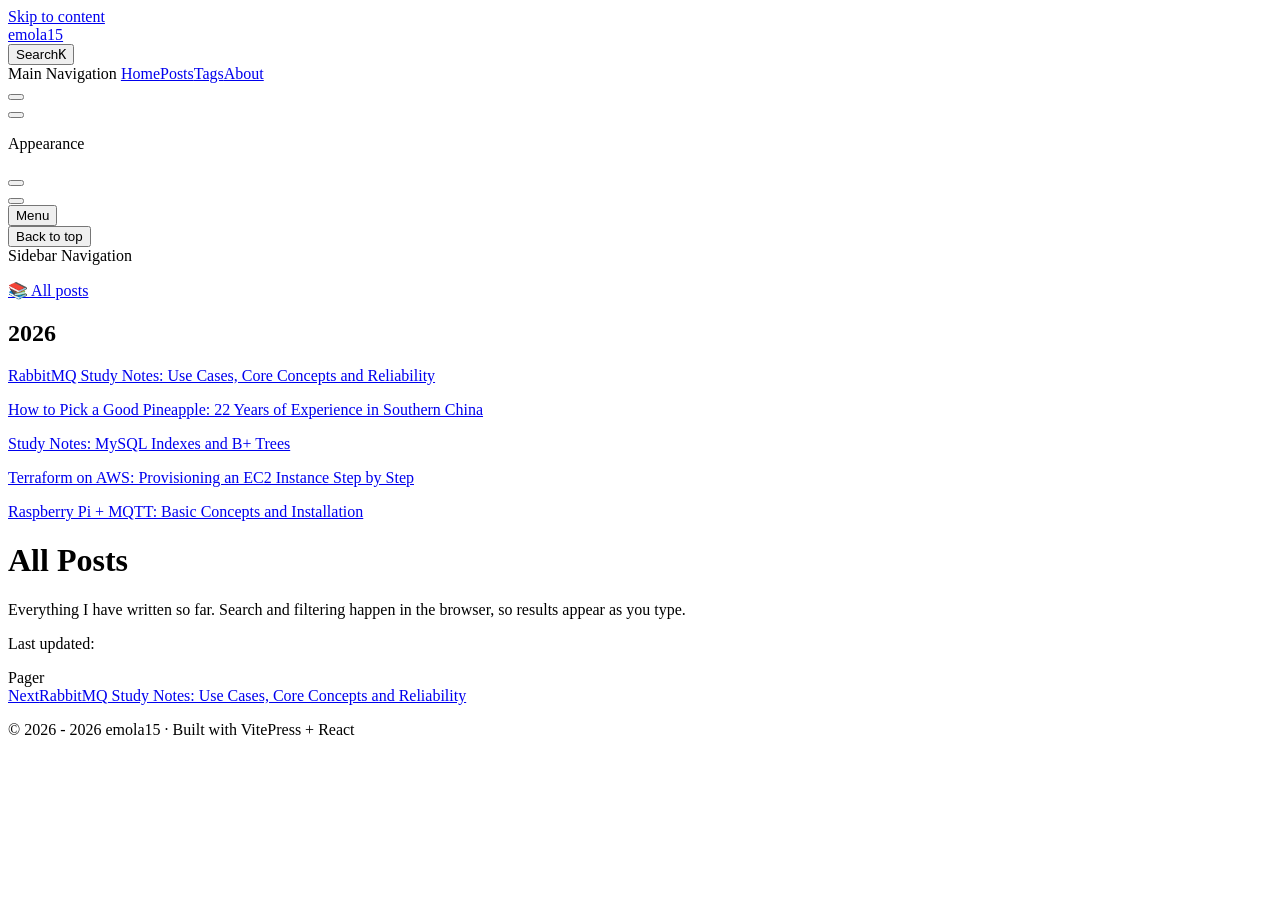
==== commit ec6dc4d9: "publish: rebuild with base /blog_public/ at repo root" ====
--- a/posts/index.html
+++ b/posts/index.html
@@ -6,16 +6,16 @@
     <title>All Posts | emola15 · Mint Cottage</title>
     <meta name="description" content="Every post, newest first, with keyword search and tag filtering.">
     <meta name="generator" content="VitePress v1.6.4">
-    <link rel="preload stylesheet" href="/assets/style.BNtmY3CR.css" as="style">
-    <link rel="preload stylesheet" href="/vp-icons.css" as="style">
+    <link rel="preload stylesheet" href="/blog_public/assets/style.C8s-dA7I.css" as="style">
+    <link rel="preload stylesheet" href="/blog_public/vp-icons.css" as="style">
     
-    <script type="module" src="/assets/app.CwjUvDx9.js"></script>
-    <link rel="preload" href="/assets/inter-roman-latin.Di8DUHzh.woff2" as="font" type="font/woff2" crossorigin="">
-    <link rel="modulepreload" href="/assets/chunks/theme.C-dFZcqk.js">
-    <link rel="modulepreload" href="/assets/chunks/framework.D66Xq0Kv.js">
-    <link rel="modulepreload" href="/assets/chunks/PostList.C5ZHfB-1.js">
-    <link rel="modulepreload" href="/assets/posts_index.md.BugTTFG8.lean.js">
-    <link rel="icon" type="image/svg+xml" href="/logo.svg">
+    <script type="module" src="/blog_public/assets/app.DbY_dNfY.js"></script>
+    <link rel="preload" href="/blog_public/assets/inter-roman-latin.Di8DUHzh.woff2" as="font" type="font/woff2" crossorigin="">
+    <link rel="modulepreload" href="/blog_public/assets/chunks/theme.2X7lLHXX.js">
+    <link rel="modulepreload" href="/blog_public/assets/chunks/framework.Cj77QY92.js">
+    <link rel="modulepreload" href="/blog_public/assets/chunks/PostList.B-P-xr3J.js">
+    <link rel="modulepreload" href="/blog_public/assets/posts_index.md.Ck1d8RWJ.lean.js">
+    <link rel="icon" type="image/svg+xml" href="/blog_public/logo.svg">
     <meta name="author" content="emola15">
     <meta name="theme-color" content="#f4fbf8">
     <meta property="og:type" content="website">
@@ -25,8 +25,8 @@
     <script id="check-mac-os">document.documentElement.classList.toggle("mac",/Mac|iPhone|iPod|iPad/i.test(navigator.platform));</script>
   </head>
   <body>
-    <div id="app"><div class="Layout" data-v-5d98c3a5><!--[--><div class="xq-island" data-island="ReadingProgress" data-v-4ed34a05></div><!--]--><!--[--><span tabindex="-1" data-v-0b0ada53></span><a href="#VPContent" class="VPSkipLink visually-hidden" data-v-0b0ada53>Skip to content</a><!--]--><!----><header class="VPNav" data-v-5d98c3a5 data-v-ae24b3ad><div class="VPNavBar" data-v-ae24b3ad data-v-6aa21345><div class="wrapper" data-v-6aa21345><div class="container" data-v-6aa21345><div class="title" data-v-6aa21345><div class="VPNavBarTitle has-sidebar" data-v-6aa21345 data-v-1168a8e4><a class="title" href="/" data-v-1168a8e4><!--[--><!--]--><!--[--><img class="VPImage logo" src="/logo.svg" alt data-v-8426fc1a><!--]--><span data-v-1168a8e4>emola15</span><!--[--><!--]--></a></div></div><div class="content" data-v-6aa21345><div class="content-body" data-v-6aa21345><!--[--><!--]--><div class="VPNavBarSearch search" data-v-6aa21345><!--[--><!----><div id="local-search"><button type="button" class="DocSearch DocSearch-Button" aria-label="Search posts"><span class="DocSearch-Button-Container"><span class="vp-icon DocSearch-Search-Icon"></span><span class="DocSearch-Button-Placeholder">Search</span></span><span class="DocSearch-Button-Keys"><kbd class="DocSearch-Button-Key"></kbd><kbd class="DocSearch-Button-Key">K</kbd></span></button></div><!--]--></div><nav aria-labelledby="main-nav-aria-label" class="VPNavBarMenu menu" data-v-6aa21345 data-v-dc692963><span id="main-nav-aria-label" class="visually-hidden" data-v-dc692963> Main Navigation </span><!--[--><!--[--><a class="VPLink link VPNavBarMenuLink" href="/" tabindex="0" data-v-dc692963 data-v-e56f3d57><!--[--><span data-v-e56f3d57>Home</span><!--]--></a><!--]--><!--[--><a class="VPLink link VPNavBarMenuLink active" href="/posts/" tabindex="0" data-v-dc692963 data-v-e56f3d57><!--[--><span data-v-e56f3d57>Posts</span><!--]--></a><!--]--><!--[--><a class="VPLink link VPNavBarMenuLink" href="/tags" tabindex="0" data-v-dc692963 data-v-e56f3d57><!--[--><span data-v-e56f3d57>Tags</span><!--]--></a><!--]--><!--[--><a class="VPLink link VPNavBarMenuLink" href="/about" tabindex="0" data-v-dc692963 data-v-e56f3d57><!--[--><span data-v-e56f3d57>About</span><!--]--></a><!--]--><!--]--></nav><!----><div class="VPNavBarAppearance appearance" data-v-6aa21345 data-v-6c893767><button class="VPSwitch VPSwitchAppearance" type="button" role="switch" title aria-checked="false" data-v-6c893767 data-v-5337faa4 data-v-1d5665e3><span class="check" data-v-1d5665e3><span class="icon" data-v-1d5665e3><!--[--><span class="vpi-sun sun" data-v-5337faa4></span><span class="vpi-moon moon" data-v-5337faa4></span><!--]--></span></span></button></div><div class="VPSocialLinks VPNavBarSocialLinks social-links" data-v-6aa21345 data-v-0394ad82 data-v-7bc22406><!--[--><a class="VPSocialLink no-icon" href="https://github.com/emolastuff15" aria-label="github" target="_blank" rel="noopener" data-v-7bc22406 data-v-bd121fe5><span class="vpi-social-github"></span></a><!--]--></div><div class="VPFlyout VPNavBarExtra extra" data-v-6aa21345 data-v-bb2aa2f0 data-v-cf11d7a2><button type="button" class="button" aria-haspopup="true" aria-expanded="false" aria-label="extra navigation" data-v-cf11d7a2><span class="vpi-more-horizontal icon" data-v-cf11d7a2></span></button><div class="menu" data-v-cf11d7a2><div class="VPMenu" data-v-cf11d7a2 data-v-b98bc113><!----><!--[--><!--[--><!----><div class="group" data-v-bb2aa2f0><div class="item appearance" data-v-bb2aa2f0><p class="label" data-v-bb2aa2f0>Appearance</p><div class="appearance-action" data-v-bb2aa2f0><button class="VPSwitch VPSwitchAppearance" type="button" role="switch" title aria-checked="false" data-v-bb2aa2f0 data-v-5337faa4 data-v-1d5665e3><span class="check" data-v-1d5665e3><span class="icon" data-v-1d5665e3><!--[--><span class="vpi-sun sun" data-v-5337faa4></span><span class="vpi-moon moon" data-v-5337faa4></span><!--]--></span></span></button></div></div></div><div class="group" data-v-bb2aa2f0><div class="item social-links" data-v-bb2aa2f0><div class="VPSocialLinks social-links-list" data-v-bb2aa2f0 data-v-7bc22406><!--[--><a class="VPSocialLink no-icon" href="https://github.com/emolastuff15" aria-label="github" target="_blank" rel="noopener" data-v-7bc22406 data-v-bd121fe5><span class="vpi-social-github"></span></a><!--]--></div></div></div><!--]--><!--]--></div></div></div><!--[--><!--]--><button type="button" class="VPNavBarHamburger hamburger" aria-label="mobile navigation" aria-expanded="false" aria-controls="VPNavScreen" data-v-6aa21345 data-v-e5dd9c1c><span class="container" data-v-e5dd9c1c><span class="top" data-v-e5dd9c1c></span><span class="middle" data-v-e5dd9c1c></span><span class="bottom" data-v-e5dd9c1c></span></span></button></div></div></div></div><div class="divider" data-v-6aa21345><div class="divider-line" data-v-6aa21345></div></div></div><!----></header><div class="VPLocalNav has-sidebar empty" data-v-5d98c3a5 data-v-a6f0e41e><div class="container" data-v-a6f0e41e><button class="menu" aria-expanded="false" aria-controls="VPSidebarNav" data-v-a6f0e41e><span class="vpi-align-left menu-icon" data-v-a6f0e41e></span><span class="menu-text" data-v-a6f0e41e>Menu</span></button><div class="VPLocalNavOutlineDropdown" style="--vp-vh:0px;" data-v-a6f0e41e data-v-8a42e2b4><button data-v-8a42e2b4>Back to top</button><!----></div></div></div><aside class="VPSidebar" data-v-5d98c3a5 data-v-319d5ca6><div class="curtain" data-v-319d5ca6></div><nav class="nav" id="VPSidebarNav" aria-labelledby="sidebar-aria-label" tabindex="-1" data-v-319d5ca6><span class="visually-hidden" id="sidebar-aria-label" data-v-319d5ca6> Sidebar Navigation </span><!--[--><!--]--><!--[--><div class="no-transition group" data-v-c40bc020><section class="VPSidebarItem level-0 has-active" data-v-c40bc020 data-v-b3fd67f8><!----><div class="items" data-v-b3fd67f8><!--[--><div class="VPSidebarItem level-1 is-link" data-v-b3fd67f8><div class="item" data-v-b3fd67f8><div class="indicator" data-v-b3fd67f8></div><a class="VPLink link link" href="/posts/" data-v-b3fd67f8><!--[--><p class="text" data-v-b3fd67f8>📚 All posts</p><!--]--></a><!----></div><!----></div><!--]--></div></section></div><div class="no-transition group" data-v-c40bc020><section class="VPSidebarItem level-0 collapsible" data-v-c40bc020 data-v-b3fd67f8><div class="item" role="button" tabindex="0" data-v-b3fd67f8><div class="indicator" data-v-b3fd67f8></div><h2 class="text" data-v-b3fd67f8>2026</h2><div class="caret" role="button" aria-label="toggle section" tabindex="0" data-v-b3fd67f8><span class="vpi-chevron-right caret-icon" data-v-b3fd67f8></span></div></div><div class="items" data-v-b3fd67f8><!--[--><div class="VPSidebarItem level-1 is-link" data-v-b3fd67f8><div class="item" data-v-b3fd67f8><div class="indicator" data-v-b3fd67f8></div><a class="VPLink link link" href="/posts/rabbitmq-notes" data-v-b3fd67f8><!--[--><p class="text" data-v-b3fd67f8>RabbitMQ Study Notes: Use Cases, Core Concepts and Reliability</p><!--]--></a><!----></div><!----></div><div class="VPSidebarItem level-1 is-link" data-v-b3fd67f8><div class="item" data-v-b3fd67f8><div class="indicator" data-v-b3fd67f8></div><a class="VPLink link link" href="/posts/how-to-pick-a-good-pineapple" data-v-b3fd67f8><!--[--><p class="text" data-v-b3fd67f8>How to Pick a Good Pineapple: 22 Years of Experience in Southern China</p><!--]--></a><!----></div><!----></div><div class="VPSidebarItem level-1 is-link" data-v-b3fd67f8><div class="item" data-v-b3fd67f8><div class="indicator" data-v-b3fd67f8></div><a class="VPLink link link" href="/posts/mysql-index-notes" data-v-b3fd67f8><!--[--><p class="text" data-v-b3fd67f8>Study Notes: MySQL Indexes and B+ Trees</p><!--]--></a><!----></div><!----></div><div class="VPSidebarItem level-1 is-link" data-v-b3fd67f8><div class="item" data-v-b3fd67f8><div class="indicator" data-v-b3fd67f8></div><a class="VPLink link link" href="/posts/terraform-aws-ec2-setup" data-v-b3fd67f8><!--[--><p class="text" data-v-b3fd67f8>Terraform on AWS: Provisioning an EC2 Instance Step by Step</p><!--]--></a><!----></div><!----></div><div class="VPSidebarItem level-1 is-link" data-v-b3fd67f8><div class="item" data-v-b3fd67f8><div class="indicator" data-v-b3fd67f8></div><a class="VPLink link link" href="/posts/raspberry-pi-mqtt-setup" data-v-b3fd67f8><!--[--><p class="text" data-v-b3fd67f8>Raspberry Pi + MQTT: Basic Concepts and Installation</p><!--]--></a><!----></div><!----></div><!--]--></div></section></div><!--]--><!--[--><!--]--></nav></aside><div class="VPContent has-sidebar" id="VPContent" data-v-5d98c3a5 data-v-1428d186><div class="VPDoc has-sidebar" data-v-1428d186 data-v-39a288b8><!--[--><!--]--><div class="container" data-v-39a288b8><!----><div class="content" data-v-39a288b8><div class="content-container" data-v-39a288b8><!--[--><!--]--><main class="main" data-v-39a288b8><div style="position:relative;" class="vp-doc _posts_ external-link-icon-enabled" data-v-39a288b8><div><h1 id="all-posts" tabindex="-1">All Posts <a class="header-anchor" href="#all-posts" aria-label="Permalink to &quot;All Posts&quot;">​</a></h1><p class="xq-lead">Everything I have written so far. Search and filtering happen in the browser, so results appear as you type.</p><div class="xq-island" data-island="PostList" data-v-4ed34a05></div></div></div></main><footer class="VPDocFooter" data-v-39a288b8 data-v-e257564d><!--[--><!--]--><div class="edit-info" data-v-e257564d><!----><div class="last-updated" data-v-e257564d><p class="VPLastUpdated" data-v-e257564d data-v-e98dd255>Last updated: <time datetime="2026-10-12T18:01:01.000Z" data-v-e98dd255></time></p></div></div><nav class="prev-next" aria-labelledby="doc-footer-aria-label" data-v-e257564d><span class="visually-hidden" id="doc-footer-aria-label" data-v-e257564d>Pager</span><div class="pager" data-v-e257564d><!----></div><div class="pager" data-v-e257564d><a class="VPLink link pager-link next" href="/posts/rabbitmq-notes" data-v-e257564d><!--[--><span class="desc" data-v-e257564d>Next</span><span class="title" data-v-e257564d>RabbitMQ Study Notes: Use Cases, Core Concepts and Reliability</span><!--]--></a></div></nav></footer><!--[--><!--]--></div></div></div><!--[--><!--]--></div></div><footer class="VPFooter has-sidebar" data-v-5d98c3a5 data-v-e315a0ad><div class="container" data-v-e315a0ad><!----><p class="copyright" data-v-e315a0ad>© 2026 - 2026 emola15 · Built with VitePress + React</p></div></footer><!--[--><div class="xq-island" data-island="BackToTop" data-v-4ed34a05></div><!--]--></div></div>
-    <script>window.__VP_HASH_MAP__=JSON.parse("{\"about.md\":\"Rgbhr4bb\",\"index.md\":\"DlLVQKca\",\"posts_how-to-pick-a-good-pineapple.md\":\"D5W0n2rq\",\"posts_index.md\":\"BugTTFG8\",\"posts_mysql-index-notes.md\":\"SYOeJtAR\",\"posts_rabbitmq-notes.md\":\"D3NSysRU\",\"posts_raspberry-pi-mqtt-setup.md\":\"CkJdbnVg\",\"posts_terraform-aws-ec2-setup.md\":\"BqSlLcgr\",\"tags.md\":\"ClAD2nNi\"}");window.__VP_SITE_DATA__=JSON.parse("{\"lang\":\"en-US\",\"dir\":\"ltr\",\"title\":\"emola15 · Mint Cottage\",\"description\":\"emola15's personal blog: frontend notes, books and everyday life — written casually.\",\"base\":\"/\",\"head\":[],\"router\":{\"prefetchLinks\":true},\"appearance\":true,\"themeConfig\":{\"logo\":\"/logo.svg\",\"siteTitle\":\"emola15\",\"nav\":[{\"text\":\"Home\",\"link\":\"/\"},{\"text\":\"Posts\",\"link\":\"/posts/\",\"activeMatch\":\"^/posts/\"},{\"text\":\"Tags\",\"link\":\"/tags\",\"activeMatch\":\"^/tags\"},{\"text\":\"About\",\"link\":\"/about\",\"activeMatch\":\"^/about\"}],\"sidebar\":{\"/posts/\":[{\"text\":\"📚 All posts\",\"link\":\"/posts/\"},{\"text\":\"2026\",\"collapsed\":false,\"items\":[{\"text\":\"RabbitMQ Study Notes: Use Cases, Core Concepts and Reliability\",\"link\":\"/posts/rabbitmq-notes\"},{\"text\":\"How to Pick a Good Pineapple: 22 Years of Experience in Southern China\",\"link\":\"/posts/how-to-pick-a-good-pineapple\"},{\"text\":\"Study Notes: MySQL Indexes and B+ Trees\",\"link\":\"/posts/mysql-index-notes\"},{\"text\":\"Terraform on AWS: Provisioning an EC2 Instance Step by Step\",\"link\":\"/posts/terraform-aws-ec2-setup\"},{\"text\":\"Raspberry Pi + MQTT: Basic Concepts and Installation\",\"link\":\"/posts/raspberry-pi-mqtt-setup\"}]}]},\"socialLinks\":[{\"icon\":\"github\",\"link\":\"https://github.com/emolastuff15\"}],\"search\":{\"provider\":\"local\",\"options\":{\"translations\":{\"button\":{\"buttonText\":\"Search\",\"buttonAriaLabel\":\"Search posts\"},\"modal\":{\"noResultsText\":\"No results found\",\"resetButtonTitle\":\"Clear query\",\"displayDetails\":\"Show details\",\"footer\":{\"selectText\":\"Select\",\"navigateText\":\"Navigate\",\"closeText\":\"Close\"}}}}},\"outline\":{\"level\":[2,3],\"label\":\"On this page\"},\"docFooter\":{\"prev\":\"Previous\",\"next\":\"Next\"},\"lastUpdated\":{\"text\":\"Last updated\",\"formatOptions\":{\"dateStyle\":\"short\",\"timeStyle\":\"short\"}},\"returnToTopLabel\":\"Back to top\",\"sidebarMenuLabel\":\"Menu\",\"darkModeSwitchLabel\":\"Appearance\",\"lightModeSwitchTitle\":\"Switch to light theme\",\"darkModeSwitchTitle\":\"Switch to dark theme\",\"externalLinkIcon\":true,\"skipToContentLabel\":\"Skip to content\",\"notFound\":{\"title\":\"Page not found\",\"quote\":\"Wrong turn — but there is plenty to read elsewhere.\",\"linkLabel\":\"Back home\",\"linkText\":\"Back home\"},\"footer\":{\"copyright\":\"© 2026 - 2026 emola15 · Built with VitePress + React\"}},\"locales\":{},\"scrollOffset\":134,\"cleanUrls\":true}");</script>
+    <div id="app"><div class="Layout" data-v-5d98c3a5><!--[--><div class="xq-island" data-island="ReadingProgress" data-v-4ed34a05></div><!--]--><!--[--><span tabindex="-1" data-v-0b0ada53></span><a href="#VPContent" class="VPSkipLink visually-hidden" data-v-0b0ada53>Skip to content</a><!--]--><!----><header class="VPNav" data-v-5d98c3a5 data-v-ae24b3ad><div class="VPNavBar" data-v-ae24b3ad data-v-6aa21345><div class="wrapper" data-v-6aa21345><div class="container" data-v-6aa21345><div class="title" data-v-6aa21345><div class="VPNavBarTitle has-sidebar" data-v-6aa21345 data-v-1168a8e4><a class="title" href="/blog_public/" data-v-1168a8e4><!--[--><!--]--><!--[--><img class="VPImage logo" src="/blog_public/logo.svg" alt data-v-8426fc1a><!--]--><span data-v-1168a8e4>emola15</span><!--[--><!--]--></a></div></div><div class="content" data-v-6aa21345><div class="content-body" data-v-6aa21345><!--[--><!--]--><div class="VPNavBarSearch search" data-v-6aa21345><!--[--><!----><div id="local-search"><button type="button" class="DocSearch DocSearch-Button" aria-label="Search posts"><span class="DocSearch-Button-Container"><span class="vp-icon DocSearch-Search-Icon"></span><span class="DocSearch-Button-Placeholder">Search</span></span><span class="DocSearch-Button-Keys"><kbd class="DocSearch-Button-Key"></kbd><kbd class="DocSearch-Button-Key">K</kbd></span></button></div><!--]--></div><nav aria-labelledby="main-nav-aria-label" class="VPNavBarMenu menu" data-v-6aa21345 data-v-dc692963><span id="main-nav-aria-label" class="visually-hidden" data-v-dc692963> Main Navigation </span><!--[--><!--[--><a class="VPLink link VPNavBarMenuLink" href="/blog_public/" tabindex="0" data-v-dc692963 data-v-e56f3d57><!--[--><span data-v-e56f3d57>Home</span><!--]--></a><!--]--><!--[--><a class="VPLink link VPNavBarMenuLink active" href="/blog_public/posts/" tabindex="0" data-v-dc692963 data-v-e56f3d57><!--[--><span data-v-e56f3d57>Posts</span><!--]--></a><!--]--><!--[--><a class="VPLink link VPNavBarMenuLink" href="/blog_public/tags" tabindex="0" data-v-dc692963 data-v-e56f3d57><!--[--><span data-v-e56f3d57>Tags</span><!--]--></a><!--]--><!--[--><a class="VPLink link VPNavBarMenuLink" href="/blog_public/about" tabindex="0" data-v-dc692963 data-v-e56f3d57><!--[--><span data-v-e56f3d57>About</span><!--]--></a><!--]--><!--]--></nav><!----><div class="VPNavBarAppearance appearance" data-v-6aa21345 data-v-6c893767><button class="VPSwitch VPSwitchAppearance" type="button" role="switch" title aria-checked="false" data-v-6c893767 data-v-5337faa4 data-v-1d5665e3><span class="check" data-v-1d5665e3><span class="icon" data-v-1d5665e3><!--[--><span class="vpi-sun sun" data-v-5337faa4></span><span class="vpi-moon moon" data-v-5337faa4></span><!--]--></span></span></button></div><div class="VPSocialLinks VPNavBarSocialLinks social-links" data-v-6aa21345 data-v-0394ad82 data-v-7bc22406><!--[--><a class="VPSocialLink no-icon" href="https://github.com/emolastuff15" aria-label="github" target="_blank" rel="noopener" data-v-7bc22406 data-v-bd121fe5><span class="vpi-social-github"></span></a><!--]--></div><div class="VPFlyout VPNavBarExtra extra" data-v-6aa21345 data-v-bb2aa2f0 data-v-cf11d7a2><button type="button" class="button" aria-haspopup="true" aria-expanded="false" aria-label="extra navigation" data-v-cf11d7a2><span class="vpi-more-horizontal icon" data-v-cf11d7a2></span></button><div class="menu" data-v-cf11d7a2><div class="VPMenu" data-v-cf11d7a2 data-v-b98bc113><!----><!--[--><!--[--><!----><div class="group" data-v-bb2aa2f0><div class="item appearance" data-v-bb2aa2f0><p class="label" data-v-bb2aa2f0>Appearance</p><div class="appearance-action" data-v-bb2aa2f0><button class="VPSwitch VPSwitchAppearance" type="button" role="switch" title aria-checked="false" data-v-bb2aa2f0 data-v-5337faa4 data-v-1d5665e3><span class="check" data-v-1d5665e3><span class="icon" data-v-1d5665e3><!--[--><span class="vpi-sun sun" data-v-5337faa4></span><span class="vpi-moon moon" data-v-5337faa4></span><!--]--></span></span></button></div></div></div><div class="group" data-v-bb2aa2f0><div class="item social-links" data-v-bb2aa2f0><div class="VPSocialLinks social-links-list" data-v-bb2aa2f0 data-v-7bc22406><!--[--><a class="VPSocialLink no-icon" href="https://github.com/emolastuff15" aria-label="github" target="_blank" rel="noopener" data-v-7bc22406 data-v-bd121fe5><span class="vpi-social-github"></span></a><!--]--></div></div></div><!--]--><!--]--></div></div></div><!--[--><!--]--><button type="button" class="VPNavBarHamburger hamburger" aria-label="mobile navigation" aria-expanded="false" aria-controls="VPNavScreen" data-v-6aa21345 data-v-e5dd9c1c><span class="container" data-v-e5dd9c1c><span class="top" data-v-e5dd9c1c></span><span class="middle" data-v-e5dd9c1c></span><span class="bottom" data-v-e5dd9c1c></span></span></button></div></div></div></div><div class="divider" data-v-6aa21345><div class="divider-line" data-v-6aa21345></div></div></div><!----></header><div class="VPLocalNav has-sidebar empty" data-v-5d98c3a5 data-v-a6f0e41e><div class="container" data-v-a6f0e41e><button class="menu" aria-expanded="false" aria-controls="VPSidebarNav" data-v-a6f0e41e><span class="vpi-align-left menu-icon" data-v-a6f0e41e></span><span class="menu-text" data-v-a6f0e41e>Menu</span></button><div class="VPLocalNavOutlineDropdown" style="--vp-vh:0px;" data-v-a6f0e41e data-v-8a42e2b4><button data-v-8a42e2b4>Back to top</button><!----></div></div></div><aside class="VPSidebar" data-v-5d98c3a5 data-v-319d5ca6><div class="curtain" data-v-319d5ca6></div><nav class="nav" id="VPSidebarNav" aria-labelledby="sidebar-aria-label" tabindex="-1" data-v-319d5ca6><span class="visually-hidden" id="sidebar-aria-label" data-v-319d5ca6> Sidebar Navigation </span><!--[--><!--]--><!--[--><div class="no-transition group" data-v-c40bc020><section class="VPSidebarItem level-0 has-active" data-v-c40bc020 data-v-b3fd67f8><!----><div class="items" data-v-b3fd67f8><!--[--><div class="VPSidebarItem level-1 is-link" data-v-b3fd67f8><div class="item" data-v-b3fd67f8><div class="indicator" data-v-b3fd67f8></div><a class="VPLink link link" href="/blog_public/posts/" data-v-b3fd67f8><!--[--><p class="text" data-v-b3fd67f8>📚 All posts</p><!--]--></a><!----></div><!----></div><!--]--></div></section></div><div class="no-transition group" data-v-c40bc020><section class="VPSidebarItem level-0 collapsible" data-v-c40bc020 data-v-b3fd67f8><div class="item" role="button" tabindex="0" data-v-b3fd67f8><div class="indicator" data-v-b3fd67f8></div><h2 class="text" data-v-b3fd67f8>2026</h2><div class="caret" role="button" aria-label="toggle section" tabindex="0" data-v-b3fd67f8><span class="vpi-chevron-right caret-icon" data-v-b3fd67f8></span></div></div><div class="items" data-v-b3fd67f8><!--[--><div class="VPSidebarItem level-1 is-link" data-v-b3fd67f8><div class="item" data-v-b3fd67f8><div class="indicator" data-v-b3fd67f8></div><a class="VPLink link link" href="/blog_public/posts/rabbitmq-notes" data-v-b3fd67f8><!--[--><p class="text" data-v-b3fd67f8>RabbitMQ Study Notes: Use Cases, Core Concepts and Reliability</p><!--]--></a><!----></div><!----></div><div class="VPSidebarItem level-1 is-link" data-v-b3fd67f8><div class="item" data-v-b3fd67f8><div class="indicator" data-v-b3fd67f8></div><a class="VPLink link link" href="/blog_public/posts/how-to-pick-a-good-pineapple" data-v-b3fd67f8><!--[--><p class="text" data-v-b3fd67f8>How to Pick a Good Pineapple: 22 Years of Experience in Southern China</p><!--]--></a><!----></div><!----></div><div class="VPSidebarItem level-1 is-link" data-v-b3fd67f8><div class="item" data-v-b3fd67f8><div class="indicator" data-v-b3fd67f8></div><a class="VPLink link link" href="/blog_public/posts/mysql-index-notes" data-v-b3fd67f8><!--[--><p class="text" data-v-b3fd67f8>Study Notes: MySQL Indexes and B+ Trees</p><!--]--></a><!----></div><!----></div><div class="VPSidebarItem level-1 is-link" data-v-b3fd67f8><div class="item" data-v-b3fd67f8><div class="indicator" data-v-b3fd67f8></div><a class="VPLink link link" href="/blog_public/posts/terraform-aws-ec2-setup" data-v-b3fd67f8><!--[--><p class="text" data-v-b3fd67f8>Terraform on AWS: Provisioning an EC2 Instance Step by Step</p><!--]--></a><!----></div><!----></div><div class="VPSidebarItem level-1 is-link" data-v-b3fd67f8><div class="item" data-v-b3fd67f8><div class="indicator" data-v-b3fd67f8></div><a class="VPLink link link" href="/blog_public/posts/raspberry-pi-mqtt-setup" data-v-b3fd67f8><!--[--><p class="text" data-v-b3fd67f8>Raspberry Pi + MQTT: Basic Concepts and Installation</p><!--]--></a><!----></div><!----></div><!--]--></div></section></div><!--]--><!--[--><!--]--></nav></aside><div class="VPContent has-sidebar" id="VPContent" data-v-5d98c3a5 data-v-1428d186><div class="VPDoc has-sidebar" data-v-1428d186 data-v-39a288b8><!--[--><!--]--><div class="container" data-v-39a288b8><!----><div class="content" data-v-39a288b8><div class="content-container" data-v-39a288b8><!--[--><!--]--><main class="main" data-v-39a288b8><div style="position:relative;" class="vp-doc _blog_public_posts_ external-link-icon-enabled" data-v-39a288b8><div><h1 id="all-posts" tabindex="-1">All Posts <a class="header-anchor" href="#all-posts" aria-label="Permalink to &quot;All Posts&quot;">​</a></h1><p class="xq-lead">Everything I have written so far. Search and filtering happen in the browser, so results appear as you type.</p><div class="xq-island" data-island="PostList" data-v-4ed34a05></div></div></div></main><footer class="VPDocFooter" data-v-39a288b8 data-v-e257564d><!--[--><!--]--><div class="edit-info" data-v-e257564d><!----><div class="last-updated" data-v-e257564d><p class="VPLastUpdated" data-v-e257564d data-v-e98dd255>Last updated: <time datetime="2026-10-12T18:01:01.000Z" data-v-e98dd255></time></p></div></div><nav class="prev-next" aria-labelledby="doc-footer-aria-label" data-v-e257564d><span class="visually-hidden" id="doc-footer-aria-label" data-v-e257564d>Pager</span><div class="pager" data-v-e257564d><!----></div><div class="pager" data-v-e257564d><a class="VPLink link pager-link next" href="/blog_public/posts/rabbitmq-notes" data-v-e257564d><!--[--><span class="desc" data-v-e257564d>Next</span><span class="title" data-v-e257564d>RabbitMQ Study Notes: Use Cases, Core Concepts and Reliability</span><!--]--></a></div></nav></footer><!--[--><!--]--></div></div></div><!--[--><!--]--></div></div><footer class="VPFooter has-sidebar" data-v-5d98c3a5 data-v-e315a0ad><div class="container" data-v-e315a0ad><!----><p class="copyright" data-v-e315a0ad>© 2026 - 2026 emola15 · Built with VitePress + React</p></div></footer><!--[--><div class="xq-island" data-island="BackToTop" data-v-4ed34a05></div><!--]--></div></div>
+    <script>window.__VP_HASH_MAP__=JSON.parse("{\"about.md\":\"CJ8_8QG4\",\"index.md\":\"DtJJZMuY\",\"posts_how-to-pick-a-good-pineapple.md\":\"CUBwOpe8\",\"posts_index.md\":\"Ck1d8RWJ\",\"posts_mysql-index-notes.md\":\"CzqHTGT8\",\"posts_rabbitmq-notes.md\":\"DmkWU02O\",\"posts_raspberry-pi-mqtt-setup.md\":\"Dv_6yMWF\",\"posts_terraform-aws-ec2-setup.md\":\"v_Fie6sI\",\"tags.md\":\"qDZpS9Nt\"}");window.__VP_SITE_DATA__=JSON.parse("{\"lang\":\"en-US\",\"dir\":\"ltr\",\"title\":\"emola15 · Mint Cottage\",\"description\":\"emola15's personal blog: frontend notes, books and everyday life — written casually.\",\"base\":\"/blog_public/\",\"head\":[],\"router\":{\"prefetchLinks\":true},\"appearance\":true,\"themeConfig\":{\"logo\":\"/logo.svg\",\"siteTitle\":\"emola15\",\"nav\":[{\"text\":\"Home\",\"link\":\"/\"},{\"text\":\"Posts\",\"link\":\"/posts/\",\"activeMatch\":\"^/posts/\"},{\"text\":\"Tags\",\"link\":\"/tags\",\"activeMatch\":\"^/tags\"},{\"text\":\"About\",\"link\":\"/about\",\"activeMatch\":\"^/about\"}],\"sidebar\":{\"/posts/\":[{\"text\":\"📚 All posts\",\"link\":\"/posts/\"},{\"text\":\"2026\",\"collapsed\":false,\"items\":[{\"text\":\"RabbitMQ Study Notes: Use Cases, Core Concepts and Reliability\",\"link\":\"/posts/rabbitmq-notes\"},{\"text\":\"How to Pick a Good Pineapple: 22 Years of Experience in Southern China\",\"link\":\"/posts/how-to-pick-a-good-pineapple\"},{\"text\":\"Study Notes: MySQL Indexes and B+ Trees\",\"link\":\"/posts/mysql-index-notes\"},{\"text\":\"Terraform on AWS: Provisioning an EC2 Instance Step by Step\",\"link\":\"/posts/terraform-aws-ec2-setup\"},{\"text\":\"Raspberry Pi + MQTT: Basic Concepts and Installation\",\"link\":\"/posts/raspberry-pi-mqtt-setup\"}]}]},\"socialLinks\":[{\"icon\":\"github\",\"link\":\"https://github.com/emolastuff15\"}],\"search\":{\"provider\":\"local\",\"options\":{\"translations\":{\"button\":{\"buttonText\":\"Search\",\"buttonAriaLabel\":\"Search posts\"},\"modal\":{\"noResultsText\":\"No results found\",\"resetButtonTitle\":\"Clear query\",\"displayDetails\":\"Show details\",\"footer\":{\"selectText\":\"Select\",\"navigateText\":\"Navigate\",\"closeText\":\"Close\"}}}}},\"outline\":{\"level\":[2,3],\"label\":\"On this page\"},\"docFooter\":{\"prev\":\"Previous\",\"next\":\"Next\"},\"lastUpdated\":{\"text\":\"Last updated\",\"formatOptions\":{\"dateStyle\":\"short\",\"timeStyle\":\"short\"}},\"returnToTopLabel\":\"Back to top\",\"sidebarMenuLabel\":\"Menu\",\"darkModeSwitchLabel\":\"Appearance\",\"lightModeSwitchTitle\":\"Switch to light theme\",\"darkModeSwitchTitle\":\"Switch to dark theme\",\"externalLinkIcon\":true,\"skipToContentLabel\":\"Skip to content\",\"notFound\":{\"title\":\"Page not found\",\"quote\":\"Wrong turn — but there is plenty to read elsewhere.\",\"linkLabel\":\"Back home\",\"linkText\":\"Back home\"},\"footer\":{\"copyright\":\"© 2026 - 2026 emola15 · Built with VitePress + React\"}},\"locales\":{},\"scrollOffset\":134,\"cleanUrls\":true}");</script>
     
   </body>
 </html>
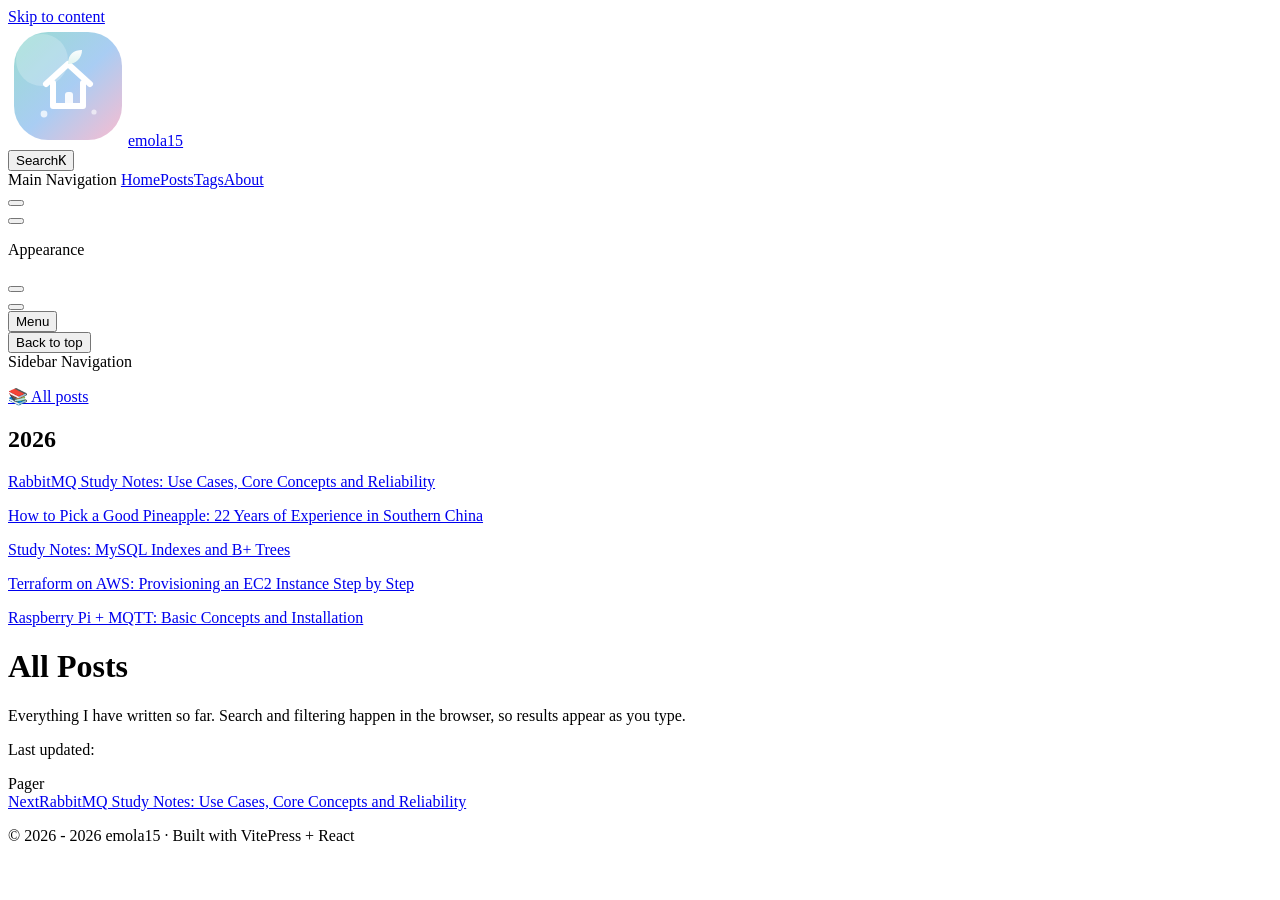
==== commit e82f6122: "demo1.2_public" ====
--- a/posts/index.html
+++ b/posts/index.html
@@ -6,16 +6,16 @@
     <title>All Posts | emola15 · Mint Cottage</title>
     <meta name="description" content="Every post, newest first, with keyword search and tag filtering.">
     <meta name="generator" content="VitePress v1.6.4">
-    <link rel="preload stylesheet" href="/blog_public/assets/style.C8s-dA7I.css" as="style">
-    <link rel="preload stylesheet" href="/blog_public/vp-icons.css" as="style">
+    <link rel="preload stylesheet" href="/assets/style.BNtmY3CR.css" as="style">
+    <link rel="preload stylesheet" href="/vp-icons.css" as="style">
     
-    <script type="module" src="/blog_public/assets/app.DbY_dNfY.js"></script>
-    <link rel="preload" href="/blog_public/assets/inter-roman-latin.Di8DUHzh.woff2" as="font" type="font/woff2" crossorigin="">
-    <link rel="modulepreload" href="/blog_public/assets/chunks/theme.2X7lLHXX.js">
-    <link rel="modulepreload" href="/blog_public/assets/chunks/framework.Cj77QY92.js">
-    <link rel="modulepreload" href="/blog_public/assets/chunks/PostList.B-P-xr3J.js">
-    <link rel="modulepreload" href="/blog_public/assets/posts_index.md.Ck1d8RWJ.lean.js">
-    <link rel="icon" type="image/svg+xml" href="/blog_public/logo.svg">
+    <script type="module" src="/assets/app.CRLoRc9V.js"></script>
+    <link rel="preload" href="/assets/inter-roman-latin.Di8DUHzh.woff2" as="font" type="font/woff2" crossorigin="">
+    <link rel="modulepreload" href="/assets/chunks/theme.NzrQBMvq.js">
+    <link rel="modulepreload" href="/assets/chunks/framework.D66Xq0Kv.js">
+    <link rel="modulepreload" href="/assets/chunks/PostList.DpVaMNqU.js">
+    <link rel="modulepreload" href="/assets/posts_index.md.D2HLFRG0.lean.js">
+    <link rel="icon" type="image/svg+xml" href="/logo.svg">
     <meta name="author" content="emola15">
     <meta name="theme-color" content="#f4fbf8">
     <meta property="og:type" content="website">
@@ -25,8 +25,8 @@
     <script id="check-mac-os">document.documentElement.classList.toggle("mac",/Mac|iPhone|iPod|iPad/i.test(navigator.platform));</script>
   </head>
   <body>
-    <div id="app"><div class="Layout" data-v-5d98c3a5><!--[--><div class="xq-island" data-island="ReadingProgress" data-v-4ed34a05></div><!--]--><!--[--><span tabindex="-1" data-v-0b0ada53></span><a href="#VPContent" class="VPSkipLink visually-hidden" data-v-0b0ada53>Skip to content</a><!--]--><!----><header class="VPNav" data-v-5d98c3a5 data-v-ae24b3ad><div class="VPNavBar" data-v-ae24b3ad data-v-6aa21345><div class="wrapper" data-v-6aa21345><div class="container" data-v-6aa21345><div class="title" data-v-6aa21345><div class="VPNavBarTitle has-sidebar" data-v-6aa21345 data-v-1168a8e4><a class="title" href="/blog_public/" data-v-1168a8e4><!--[--><!--]--><!--[--><img class="VPImage logo" src="/blog_public/logo.svg" alt data-v-8426fc1a><!--]--><span data-v-1168a8e4>emola15</span><!--[--><!--]--></a></div></div><div class="content" data-v-6aa21345><div class="content-body" data-v-6aa21345><!--[--><!--]--><div class="VPNavBarSearch search" data-v-6aa21345><!--[--><!----><div id="local-search"><button type="button" class="DocSearch DocSearch-Button" aria-label="Search posts"><span class="DocSearch-Button-Container"><span class="vp-icon DocSearch-Search-Icon"></span><span class="DocSearch-Button-Placeholder">Search</span></span><span class="DocSearch-Button-Keys"><kbd class="DocSearch-Button-Key"></kbd><kbd class="DocSearch-Button-Key">K</kbd></span></button></div><!--]--></div><nav aria-labelledby="main-nav-aria-label" class="VPNavBarMenu menu" data-v-6aa21345 data-v-dc692963><span id="main-nav-aria-label" class="visually-hidden" data-v-dc692963> Main Navigation </span><!--[--><!--[--><a class="VPLink link VPNavBarMenuLink" href="/blog_public/" tabindex="0" data-v-dc692963 data-v-e56f3d57><!--[--><span data-v-e56f3d57>Home</span><!--]--></a><!--]--><!--[--><a class="VPLink link VPNavBarMenuLink active" href="/blog_public/posts/" tabindex="0" data-v-dc692963 data-v-e56f3d57><!--[--><span data-v-e56f3d57>Posts</span><!--]--></a><!--]--><!--[--><a class="VPLink link VPNavBarMenuLink" href="/blog_public/tags" tabindex="0" data-v-dc692963 data-v-e56f3d57><!--[--><span data-v-e56f3d57>Tags</span><!--]--></a><!--]--><!--[--><a class="VPLink link VPNavBarMenuLink" href="/blog_public/about" tabindex="0" data-v-dc692963 data-v-e56f3d57><!--[--><span data-v-e56f3d57>About</span><!--]--></a><!--]--><!--]--></nav><!----><div class="VPNavBarAppearance appearance" data-v-6aa21345 data-v-6c893767><button class="VPSwitch VPSwitchAppearance" type="button" role="switch" title aria-checked="false" data-v-6c893767 data-v-5337faa4 data-v-1d5665e3><span class="check" data-v-1d5665e3><span class="icon" data-v-1d5665e3><!--[--><span class="vpi-sun sun" data-v-5337faa4></span><span class="vpi-moon moon" data-v-5337faa4></span><!--]--></span></span></button></div><div class="VPSocialLinks VPNavBarSocialLinks social-links" data-v-6aa21345 data-v-0394ad82 data-v-7bc22406><!--[--><a class="VPSocialLink no-icon" href="https://github.com/emolastuff15" aria-label="github" target="_blank" rel="noopener" data-v-7bc22406 data-v-bd121fe5><span class="vpi-social-github"></span></a><!--]--></div><div class="VPFlyout VPNavBarExtra extra" data-v-6aa21345 data-v-bb2aa2f0 data-v-cf11d7a2><button type="button" class="button" aria-haspopup="true" aria-expanded="false" aria-label="extra navigation" data-v-cf11d7a2><span class="vpi-more-horizontal icon" data-v-cf11d7a2></span></button><div class="menu" data-v-cf11d7a2><div class="VPMenu" data-v-cf11d7a2 data-v-b98bc113><!----><!--[--><!--[--><!----><div class="group" data-v-bb2aa2f0><div class="item appearance" data-v-bb2aa2f0><p class="label" data-v-bb2aa2f0>Appearance</p><div class="appearance-action" data-v-bb2aa2f0><button class="VPSwitch VPSwitchAppearance" type="button" role="switch" title aria-checked="false" data-v-bb2aa2f0 data-v-5337faa4 data-v-1d5665e3><span class="check" data-v-1d5665e3><span class="icon" data-v-1d5665e3><!--[--><span class="vpi-sun sun" data-v-5337faa4></span><span class="vpi-moon moon" data-v-5337faa4></span><!--]--></span></span></button></div></div></div><div class="group" data-v-bb2aa2f0><div class="item social-links" data-v-bb2aa2f0><div class="VPSocialLinks social-links-list" data-v-bb2aa2f0 data-v-7bc22406><!--[--><a class="VPSocialLink no-icon" href="https://github.com/emolastuff15" aria-label="github" target="_blank" rel="noopener" data-v-7bc22406 data-v-bd121fe5><span class="vpi-social-github"></span></a><!--]--></div></div></div><!--]--><!--]--></div></div></div><!--[--><!--]--><button type="button" class="VPNavBarHamburger hamburger" aria-label="mobile navigation" aria-expanded="false" aria-controls="VPNavScreen" data-v-6aa21345 data-v-e5dd9c1c><span class="container" data-v-e5dd9c1c><span class="top" data-v-e5dd9c1c></span><span class="middle" data-v-e5dd9c1c></span><span class="bottom" data-v-e5dd9c1c></span></span></button></div></div></div></div><div class="divider" data-v-6aa21345><div class="divider-line" data-v-6aa21345></div></div></div><!----></header><div class="VPLocalNav has-sidebar empty" data-v-5d98c3a5 data-v-a6f0e41e><div class="container" data-v-a6f0e41e><button class="menu" aria-expanded="false" aria-controls="VPSidebarNav" data-v-a6f0e41e><span class="vpi-align-left menu-icon" data-v-a6f0e41e></span><span class="menu-text" data-v-a6f0e41e>Menu</span></button><div class="VPLocalNavOutlineDropdown" style="--vp-vh:0px;" data-v-a6f0e41e data-v-8a42e2b4><button data-v-8a42e2b4>Back to top</button><!----></div></div></div><aside class="VPSidebar" data-v-5d98c3a5 data-v-319d5ca6><div class="curtain" data-v-319d5ca6></div><nav class="nav" id="VPSidebarNav" aria-labelledby="sidebar-aria-label" tabindex="-1" data-v-319d5ca6><span class="visually-hidden" id="sidebar-aria-label" data-v-319d5ca6> Sidebar Navigation </span><!--[--><!--]--><!--[--><div class="no-transition group" data-v-c40bc020><section class="VPSidebarItem level-0 has-active" data-v-c40bc020 data-v-b3fd67f8><!----><div class="items" data-v-b3fd67f8><!--[--><div class="VPSidebarItem level-1 is-link" data-v-b3fd67f8><div class="item" data-v-b3fd67f8><div class="indicator" data-v-b3fd67f8></div><a class="VPLink link link" href="/blog_public/posts/" data-v-b3fd67f8><!--[--><p class="text" data-v-b3fd67f8>📚 All posts</p><!--]--></a><!----></div><!----></div><!--]--></div></section></div><div class="no-transition group" data-v-c40bc020><section class="VPSidebarItem level-0 collapsible" data-v-c40bc020 data-v-b3fd67f8><div class="item" role="button" tabindex="0" data-v-b3fd67f8><div class="indicator" data-v-b3fd67f8></div><h2 class="text" data-v-b3fd67f8>2026</h2><div class="caret" role="button" aria-label="toggle section" tabindex="0" data-v-b3fd67f8><span class="vpi-chevron-right caret-icon" data-v-b3fd67f8></span></div></div><div class="items" data-v-b3fd67f8><!--[--><div class="VPSidebarItem level-1 is-link" data-v-b3fd67f8><div class="item" data-v-b3fd67f8><div class="indicator" data-v-b3fd67f8></div><a class="VPLink link link" href="/blog_public/posts/rabbitmq-notes" data-v-b3fd67f8><!--[--><p class="text" data-v-b3fd67f8>RabbitMQ Study Notes: Use Cases, Core Concepts and Reliability</p><!--]--></a><!----></div><!----></div><div class="VPSidebarItem level-1 is-link" data-v-b3fd67f8><div class="item" data-v-b3fd67f8><div class="indicator" data-v-b3fd67f8></div><a class="VPLink link link" href="/blog_public/posts/how-to-pick-a-good-pineapple" data-v-b3fd67f8><!--[--><p class="text" data-v-b3fd67f8>How to Pick a Good Pineapple: 22 Years of Experience in Southern China</p><!--]--></a><!----></div><!----></div><div class="VPSidebarItem level-1 is-link" data-v-b3fd67f8><div class="item" data-v-b3fd67f8><div class="indicator" data-v-b3fd67f8></div><a class="VPLink link link" href="/blog_public/posts/mysql-index-notes" data-v-b3fd67f8><!--[--><p class="text" data-v-b3fd67f8>Study Notes: MySQL Indexes and B+ Trees</p><!--]--></a><!----></div><!----></div><div class="VPSidebarItem level-1 is-link" data-v-b3fd67f8><div class="item" data-v-b3fd67f8><div class="indicator" data-v-b3fd67f8></div><a class="VPLink link link" href="/blog_public/posts/terraform-aws-ec2-setup" data-v-b3fd67f8><!--[--><p class="text" data-v-b3fd67f8>Terraform on AWS: Provisioning an EC2 Instance Step by Step</p><!--]--></a><!----></div><!----></div><div class="VPSidebarItem level-1 is-link" data-v-b3fd67f8><div class="item" data-v-b3fd67f8><div class="indicator" data-v-b3fd67f8></div><a class="VPLink link link" href="/blog_public/posts/raspberry-pi-mqtt-setup" data-v-b3fd67f8><!--[--><p class="text" data-v-b3fd67f8>Raspberry Pi + MQTT: Basic Concepts and Installation</p><!--]--></a><!----></div><!----></div><!--]--></div></section></div><!--]--><!--[--><!--]--></nav></aside><div class="VPContent has-sidebar" id="VPContent" data-v-5d98c3a5 data-v-1428d186><div class="VPDoc has-sidebar" data-v-1428d186 data-v-39a288b8><!--[--><!--]--><div class="container" data-v-39a288b8><!----><div class="content" data-v-39a288b8><div class="content-container" data-v-39a288b8><!--[--><!--]--><main class="main" data-v-39a288b8><div style="position:relative;" class="vp-doc _blog_public_posts_ external-link-icon-enabled" data-v-39a288b8><div><h1 id="all-posts" tabindex="-1">All Posts <a class="header-anchor" href="#all-posts" aria-label="Permalink to &quot;All Posts&quot;">​</a></h1><p class="xq-lead">Everything I have written so far. Search and filtering happen in the browser, so results appear as you type.</p><div class="xq-island" data-island="PostList" data-v-4ed34a05></div></div></div></main><footer class="VPDocFooter" data-v-39a288b8 data-v-e257564d><!--[--><!--]--><div class="edit-info" data-v-e257564d><!----><div class="last-updated" data-v-e257564d><p class="VPLastUpdated" data-v-e257564d data-v-e98dd255>Last updated: <time datetime="2026-10-12T18:01:01.000Z" data-v-e98dd255></time></p></div></div><nav class="prev-next" aria-labelledby="doc-footer-aria-label" data-v-e257564d><span class="visually-hidden" id="doc-footer-aria-label" data-v-e257564d>Pager</span><div class="pager" data-v-e257564d><!----></div><div class="pager" data-v-e257564d><a class="VPLink link pager-link next" href="/blog_public/posts/rabbitmq-notes" data-v-e257564d><!--[--><span class="desc" data-v-e257564d>Next</span><span class="title" data-v-e257564d>RabbitMQ Study Notes: Use Cases, Core Concepts and Reliability</span><!--]--></a></div></nav></footer><!--[--><!--]--></div></div></div><!--[--><!--]--></div></div><footer class="VPFooter has-sidebar" data-v-5d98c3a5 data-v-e315a0ad><div class="container" data-v-e315a0ad><!----><p class="copyright" data-v-e315a0ad>© 2026 - 2026 emola15 · Built with VitePress + React</p></div></footer><!--[--><div class="xq-island" data-island="BackToTop" data-v-4ed34a05></div><!--]--></div></div>
-    <script>window.__VP_HASH_MAP__=JSON.parse("{\"about.md\":\"CJ8_8QG4\",\"index.md\":\"DtJJZMuY\",\"posts_how-to-pick-a-good-pineapple.md\":\"CUBwOpe8\",\"posts_index.md\":\"Ck1d8RWJ\",\"posts_mysql-index-notes.md\":\"CzqHTGT8\",\"posts_rabbitmq-notes.md\":\"DmkWU02O\",\"posts_raspberry-pi-mqtt-setup.md\":\"Dv_6yMWF\",\"posts_terraform-aws-ec2-setup.md\":\"v_Fie6sI\",\"tags.md\":\"qDZpS9Nt\"}");window.__VP_SITE_DATA__=JSON.parse("{\"lang\":\"en-US\",\"dir\":\"ltr\",\"title\":\"emola15 · Mint Cottage\",\"description\":\"emola15's personal blog: frontend notes, books and everyday life — written casually.\",\"base\":\"/blog_public/\",\"head\":[],\"router\":{\"prefetchLinks\":true},\"appearance\":true,\"themeConfig\":{\"logo\":\"/logo.svg\",\"siteTitle\":\"emola15\",\"nav\":[{\"text\":\"Home\",\"link\":\"/\"},{\"text\":\"Posts\",\"link\":\"/posts/\",\"activeMatch\":\"^/posts/\"},{\"text\":\"Tags\",\"link\":\"/tags\",\"activeMatch\":\"^/tags\"},{\"text\":\"About\",\"link\":\"/about\",\"activeMatch\":\"^/about\"}],\"sidebar\":{\"/posts/\":[{\"text\":\"📚 All posts\",\"link\":\"/posts/\"},{\"text\":\"2026\",\"collapsed\":false,\"items\":[{\"text\":\"RabbitMQ Study Notes: Use Cases, Core Concepts and Reliability\",\"link\":\"/posts/rabbitmq-notes\"},{\"text\":\"How to Pick a Good Pineapple: 22 Years of Experience in Southern China\",\"link\":\"/posts/how-to-pick-a-good-pineapple\"},{\"text\":\"Study Notes: MySQL Indexes and B+ Trees\",\"link\":\"/posts/mysql-index-notes\"},{\"text\":\"Terraform on AWS: Provisioning an EC2 Instance Step by Step\",\"link\":\"/posts/terraform-aws-ec2-setup\"},{\"text\":\"Raspberry Pi + MQTT: Basic Concepts and Installation\",\"link\":\"/posts/raspberry-pi-mqtt-setup\"}]}]},\"socialLinks\":[{\"icon\":\"github\",\"link\":\"https://github.com/emolastuff15\"}],\"search\":{\"provider\":\"local\",\"options\":{\"translations\":{\"button\":{\"buttonText\":\"Search\",\"buttonAriaLabel\":\"Search posts\"},\"modal\":{\"noResultsText\":\"No results found\",\"resetButtonTitle\":\"Clear query\",\"displayDetails\":\"Show details\",\"footer\":{\"selectText\":\"Select\",\"navigateText\":\"Navigate\",\"closeText\":\"Close\"}}}}},\"outline\":{\"level\":[2,3],\"label\":\"On this page\"},\"docFooter\":{\"prev\":\"Previous\",\"next\":\"Next\"},\"lastUpdated\":{\"text\":\"Last updated\",\"formatOptions\":{\"dateStyle\":\"short\",\"timeStyle\":\"short\"}},\"returnToTopLabel\":\"Back to top\",\"sidebarMenuLabel\":\"Menu\",\"darkModeSwitchLabel\":\"Appearance\",\"lightModeSwitchTitle\":\"Switch to light theme\",\"darkModeSwitchTitle\":\"Switch to dark theme\",\"externalLinkIcon\":true,\"skipToContentLabel\":\"Skip to content\",\"notFound\":{\"title\":\"Page not found\",\"quote\":\"Wrong turn — but there is plenty to read elsewhere.\",\"linkLabel\":\"Back home\",\"linkText\":\"Back home\"},\"footer\":{\"copyright\":\"© 2026 - 2026 emola15 · Built with VitePress + React\"}},\"locales\":{},\"scrollOffset\":134,\"cleanUrls\":true}");</script>
+    <div id="app"><div class="Layout" data-v-5d98c3a5><!--[--><div class="xq-island" data-island="ReadingProgress" data-v-4ed34a05></div><!--]--><!--[--><span tabindex="-1" data-v-0b0ada53></span><a href="#VPContent" class="VPSkipLink visually-hidden" data-v-0b0ada53>Skip to content</a><!--]--><!----><header class="VPNav" data-v-5d98c3a5 data-v-ae24b3ad><div class="VPNavBar" data-v-ae24b3ad data-v-6aa21345><div class="wrapper" data-v-6aa21345><div class="container" data-v-6aa21345><div class="title" data-v-6aa21345><div class="VPNavBarTitle has-sidebar" data-v-6aa21345 data-v-1168a8e4><a class="title" href="/" data-v-1168a8e4><!--[--><!--]--><!--[--><img class="VPImage logo" src="/logo.svg" alt data-v-8426fc1a><!--]--><span data-v-1168a8e4>emola15</span><!--[--><!--]--></a></div></div><div class="content" data-v-6aa21345><div class="content-body" data-v-6aa21345><!--[--><!--]--><div class="VPNavBarSearch search" data-v-6aa21345><!--[--><!----><div id="local-search"><button type="button" class="DocSearch DocSearch-Button" aria-label="Search posts"><span class="DocSearch-Button-Container"><span class="vp-icon DocSearch-Search-Icon"></span><span class="DocSearch-Button-Placeholder">Search</span></span><span class="DocSearch-Button-Keys"><kbd class="DocSearch-Button-Key"></kbd><kbd class="DocSearch-Button-Key">K</kbd></span></button></div><!--]--></div><nav aria-labelledby="main-nav-aria-label" class="VPNavBarMenu menu" data-v-6aa21345 data-v-dc692963><span id="main-nav-aria-label" class="visually-hidden" data-v-dc692963> Main Navigation </span><!--[--><!--[--><a class="VPLink link VPNavBarMenuLink" href="/" tabindex="0" data-v-dc692963 data-v-e56f3d57><!--[--><span data-v-e56f3d57>Home</span><!--]--></a><!--]--><!--[--><a class="VPLink link VPNavBarMenuLink active" href="/posts/" tabindex="0" data-v-dc692963 data-v-e56f3d57><!--[--><span data-v-e56f3d57>Posts</span><!--]--></a><!--]--><!--[--><a class="VPLink link VPNavBarMenuLink" href="/tags" tabindex="0" data-v-dc692963 data-v-e56f3d57><!--[--><span data-v-e56f3d57>Tags</span><!--]--></a><!--]--><!--[--><a class="VPLink link VPNavBarMenuLink" href="/about" tabindex="0" data-v-dc692963 data-v-e56f3d57><!--[--><span data-v-e56f3d57>About</span><!--]--></a><!--]--><!--]--></nav><!----><div class="VPNavBarAppearance appearance" data-v-6aa21345 data-v-6c893767><button class="VPSwitch VPSwitchAppearance" type="button" role="switch" title aria-checked="false" data-v-6c893767 data-v-5337faa4 data-v-1d5665e3><span class="check" data-v-1d5665e3><span class="icon" data-v-1d5665e3><!--[--><span class="vpi-sun sun" data-v-5337faa4></span><span class="vpi-moon moon" data-v-5337faa4></span><!--]--></span></span></button></div><div class="VPSocialLinks VPNavBarSocialLinks social-links" data-v-6aa21345 data-v-0394ad82 data-v-7bc22406><!--[--><a class="VPSocialLink no-icon" href="https://github.com/emolastuff15" aria-label="github" target="_blank" rel="noopener" data-v-7bc22406 data-v-bd121fe5><span class="vpi-social-github"></span></a><!--]--></div><div class="VPFlyout VPNavBarExtra extra" data-v-6aa21345 data-v-bb2aa2f0 data-v-cf11d7a2><button type="button" class="button" aria-haspopup="true" aria-expanded="false" aria-label="extra navigation" data-v-cf11d7a2><span class="vpi-more-horizontal icon" data-v-cf11d7a2></span></button><div class="menu" data-v-cf11d7a2><div class="VPMenu" data-v-cf11d7a2 data-v-b98bc113><!----><!--[--><!--[--><!----><div class="group" data-v-bb2aa2f0><div class="item appearance" data-v-bb2aa2f0><p class="label" data-v-bb2aa2f0>Appearance</p><div class="appearance-action" data-v-bb2aa2f0><button class="VPSwitch VPSwitchAppearance" type="button" role="switch" title aria-checked="false" data-v-bb2aa2f0 data-v-5337faa4 data-v-1d5665e3><span class="check" data-v-1d5665e3><span class="icon" data-v-1d5665e3><!--[--><span class="vpi-sun sun" data-v-5337faa4></span><span class="vpi-moon moon" data-v-5337faa4></span><!--]--></span></span></button></div></div></div><div class="group" data-v-bb2aa2f0><div class="item social-links" data-v-bb2aa2f0><div class="VPSocialLinks social-links-list" data-v-bb2aa2f0 data-v-7bc22406><!--[--><a class="VPSocialLink no-icon" href="https://github.com/emolastuff15" aria-label="github" target="_blank" rel="noopener" data-v-7bc22406 data-v-bd121fe5><span class="vpi-social-github"></span></a><!--]--></div></div></div><!--]--><!--]--></div></div></div><!--[--><!--]--><button type="button" class="VPNavBarHamburger hamburger" aria-label="mobile navigation" aria-expanded="false" aria-controls="VPNavScreen" data-v-6aa21345 data-v-e5dd9c1c><span class="container" data-v-e5dd9c1c><span class="top" data-v-e5dd9c1c></span><span class="middle" data-v-e5dd9c1c></span><span class="bottom" data-v-e5dd9c1c></span></span></button></div></div></div></div><div class="divider" data-v-6aa21345><div class="divider-line" data-v-6aa21345></div></div></div><!----></header><div class="VPLocalNav has-sidebar empty" data-v-5d98c3a5 data-v-a6f0e41e><div class="container" data-v-a6f0e41e><button class="menu" aria-expanded="false" aria-controls="VPSidebarNav" data-v-a6f0e41e><span class="vpi-align-left menu-icon" data-v-a6f0e41e></span><span class="menu-text" data-v-a6f0e41e>Menu</span></button><div class="VPLocalNavOutlineDropdown" style="--vp-vh:0px;" data-v-a6f0e41e data-v-8a42e2b4><button data-v-8a42e2b4>Back to top</button><!----></div></div></div><aside class="VPSidebar" data-v-5d98c3a5 data-v-319d5ca6><div class="curtain" data-v-319d5ca6></div><nav class="nav" id="VPSidebarNav" aria-labelledby="sidebar-aria-label" tabindex="-1" data-v-319d5ca6><span class="visually-hidden" id="sidebar-aria-label" data-v-319d5ca6> Sidebar Navigation </span><!--[--><!--]--><!--[--><div class="no-transition group" data-v-c40bc020><section class="VPSidebarItem level-0 has-active" data-v-c40bc020 data-v-b3fd67f8><!----><div class="items" data-v-b3fd67f8><!--[--><div class="VPSidebarItem level-1 is-link" data-v-b3fd67f8><div class="item" data-v-b3fd67f8><div class="indicator" data-v-b3fd67f8></div><a class="VPLink link link" href="/posts/" data-v-b3fd67f8><!--[--><p class="text" data-v-b3fd67f8>📚 All posts</p><!--]--></a><!----></div><!----></div><!--]--></div></section></div><div class="no-transition group" data-v-c40bc020><section class="VPSidebarItem level-0 collapsible" data-v-c40bc020 data-v-b3fd67f8><div class="item" role="button" tabindex="0" data-v-b3fd67f8><div class="indicator" data-v-b3fd67f8></div><h2 class="text" data-v-b3fd67f8>2026</h2><div class="caret" role="button" aria-label="toggle section" tabindex="0" data-v-b3fd67f8><span class="vpi-chevron-right caret-icon" data-v-b3fd67f8></span></div></div><div class="items" data-v-b3fd67f8><!--[--><div class="VPSidebarItem level-1 is-link" data-v-b3fd67f8><div class="item" data-v-b3fd67f8><div class="indicator" data-v-b3fd67f8></div><a class="VPLink link link" href="/posts/rabbitmq-notes" data-v-b3fd67f8><!--[--><p class="text" data-v-b3fd67f8>RabbitMQ Study Notes: Use Cases, Core Concepts and Reliability</p><!--]--></a><!----></div><!----></div><div class="VPSidebarItem level-1 is-link" data-v-b3fd67f8><div class="item" data-v-b3fd67f8><div class="indicator" data-v-b3fd67f8></div><a class="VPLink link link" href="/posts/how-to-pick-a-good-pineapple" data-v-b3fd67f8><!--[--><p class="text" data-v-b3fd67f8>How to Pick a Good Pineapple: 22 Years of Experience in Southern China</p><!--]--></a><!----></div><!----></div><div class="VPSidebarItem level-1 is-link" data-v-b3fd67f8><div class="item" data-v-b3fd67f8><div class="indicator" data-v-b3fd67f8></div><a class="VPLink link link" href="/posts/mysql-index-notes" data-v-b3fd67f8><!--[--><p class="text" data-v-b3fd67f8>Study Notes: MySQL Indexes and B+ Trees</p><!--]--></a><!----></div><!----></div><div class="VPSidebarItem level-1 is-link" data-v-b3fd67f8><div class="item" data-v-b3fd67f8><div class="indicator" data-v-b3fd67f8></div><a class="VPLink link link" href="/posts/terraform-aws-ec2-setup" data-v-b3fd67f8><!--[--><p class="text" data-v-b3fd67f8>Terraform on AWS: Provisioning an EC2 Instance Step by Step</p><!--]--></a><!----></div><!----></div><div class="VPSidebarItem level-1 is-link" data-v-b3fd67f8><div class="item" data-v-b3fd67f8><div class="indicator" data-v-b3fd67f8></div><a class="VPLink link link" href="/posts/raspberry-pi-mqtt-setup" data-v-b3fd67f8><!--[--><p class="text" data-v-b3fd67f8>Raspberry Pi + MQTT: Basic Concepts and Installation</p><!--]--></a><!----></div><!----></div><!--]--></div></section></div><!--]--><!--[--><!--]--></nav></aside><div class="VPContent has-sidebar" id="VPContent" data-v-5d98c3a5 data-v-1428d186><div class="VPDoc has-sidebar" data-v-1428d186 data-v-39a288b8><!--[--><!--]--><div class="container" data-v-39a288b8><!----><div class="content" data-v-39a288b8><div class="content-container" data-v-39a288b8><!--[--><!--]--><main class="main" data-v-39a288b8><div style="position:relative;" class="vp-doc _posts_ external-link-icon-enabled" data-v-39a288b8><div><h1 id="all-posts" tabindex="-1">All Posts <a class="header-anchor" href="#all-posts" aria-label="Permalink to &quot;All Posts&quot;">​</a></h1><p class="xq-lead">Everything I have written so far. Search and filtering happen in the browser, so results appear as you type.</p><div class="xq-island" data-island="PostList" data-v-4ed34a05></div></div></div></main><footer class="VPDocFooter" data-v-39a288b8 data-v-e257564d><!--[--><!--]--><div class="edit-info" data-v-e257564d><!----><div class="last-updated" data-v-e257564d><p class="VPLastUpdated" data-v-e257564d data-v-e98dd255>Last updated: <time datetime="2026-10-12T18:01:01.000Z" data-v-e98dd255></time></p></div></div><nav class="prev-next" aria-labelledby="doc-footer-aria-label" data-v-e257564d><span class="visually-hidden" id="doc-footer-aria-label" data-v-e257564d>Pager</span><div class="pager" data-v-e257564d><!----></div><div class="pager" data-v-e257564d><a class="VPLink link pager-link next" href="/posts/rabbitmq-notes" data-v-e257564d><!--[--><span class="desc" data-v-e257564d>Next</span><span class="title" data-v-e257564d>RabbitMQ Study Notes: Use Cases, Core Concepts and Reliability</span><!--]--></a></div></nav></footer><!--[--><!--]--></div></div></div><!--[--><!--]--></div></div><footer class="VPFooter has-sidebar" data-v-5d98c3a5 data-v-e315a0ad><div class="container" data-v-e315a0ad><!----><p class="copyright" data-v-e315a0ad>© 2026 - 2026 emola15 · Built with VitePress + React</p></div></footer><!--[--><div class="xq-island" data-island="BackToTop" data-v-4ed34a05></div><!--]--></div></div>
+    <script>window.__VP_HASH_MAP__=JSON.parse("{\"about.md\":\"FEm22cRG\",\"index.md\":\"DTGalRu3\",\"posts_how-to-pick-a-good-pineapple.md\":\"D5W0n2rq\",\"posts_index.md\":\"D2HLFRG0\",\"posts_mysql-index-notes.md\":\"SYOeJtAR\",\"posts_rabbitmq-notes.md\":\"D3NSysRU\",\"posts_raspberry-pi-mqtt-setup.md\":\"CkJdbnVg\",\"posts_terraform-aws-ec2-setup.md\":\"BqSlLcgr\",\"tags.md\":\"Ck8wdcca\"}");window.__VP_SITE_DATA__=JSON.parse("{\"lang\":\"en-US\",\"dir\":\"ltr\",\"title\":\"emola15 · Mint Cottage\",\"description\":\"emola15's personal blog: frontend notes, books and everyday life — written casually.\",\"base\":\"/\",\"head\":[],\"router\":{\"prefetchLinks\":true},\"appearance\":true,\"themeConfig\":{\"logo\":\"/logo.svg\",\"siteTitle\":\"emola15\",\"nav\":[{\"text\":\"Home\",\"link\":\"/\"},{\"text\":\"Posts\",\"link\":\"/posts/\",\"activeMatch\":\"^/posts/\"},{\"text\":\"Tags\",\"link\":\"/tags\",\"activeMatch\":\"^/tags\"},{\"text\":\"About\",\"link\":\"/about\",\"activeMatch\":\"^/about\"}],\"sidebar\":{\"/posts/\":[{\"text\":\"📚 All posts\",\"link\":\"/posts/\"},{\"text\":\"2026\",\"collapsed\":false,\"items\":[{\"text\":\"RabbitMQ Study Notes: Use Cases, Core Concepts and Reliability\",\"link\":\"/posts/rabbitmq-notes\"},{\"text\":\"How to Pick a Good Pineapple: 22 Years of Experience in Southern China\",\"link\":\"/posts/how-to-pick-a-good-pineapple\"},{\"text\":\"Study Notes: MySQL Indexes and B+ Trees\",\"link\":\"/posts/mysql-index-notes\"},{\"text\":\"Terraform on AWS: Provisioning an EC2 Instance Step by Step\",\"link\":\"/posts/terraform-aws-ec2-setup\"},{\"text\":\"Raspberry Pi + MQTT: Basic Concepts and Installation\",\"link\":\"/posts/raspberry-pi-mqtt-setup\"}]}]},\"socialLinks\":[{\"icon\":\"github\",\"link\":\"https://github.com/emolastuff15\"}],\"search\":{\"provider\":\"local\",\"options\":{\"translations\":{\"button\":{\"buttonText\":\"Search\",\"buttonAriaLabel\":\"Search posts\"},\"modal\":{\"noResultsText\":\"No results found\",\"resetButtonTitle\":\"Clear query\",\"displayDetails\":\"Show details\",\"footer\":{\"selectText\":\"Select\",\"navigateText\":\"Navigate\",\"closeText\":\"Close\"}}}}},\"outline\":{\"level\":[2,3],\"label\":\"On this page\"},\"docFooter\":{\"prev\":\"Previous\",\"next\":\"Next\"},\"lastUpdated\":{\"text\":\"Last updated\",\"formatOptions\":{\"dateStyle\":\"short\",\"timeStyle\":\"short\"}},\"returnToTopLabel\":\"Back to top\",\"sidebarMenuLabel\":\"Menu\",\"darkModeSwitchLabel\":\"Appearance\",\"lightModeSwitchTitle\":\"Switch to light theme\",\"darkModeSwitchTitle\":\"Switch to dark theme\",\"externalLinkIcon\":true,\"skipToContentLabel\":\"Skip to content\",\"notFound\":{\"title\":\"Page not found\",\"quote\":\"Wrong turn — but there is plenty to read elsewhere.\",\"linkLabel\":\"Back home\",\"linkText\":\"Back home\"},\"footer\":{\"copyright\":\"© 2026 - 2026 emola15 · Built with VitePress + React\"}},\"locales\":{},\"scrollOffset\":134,\"cleanUrls\":true}");</script>
     
   </body>
 </html>
--- a/vp-icons.css
+++ b/vp-icons.css
@@ -0,0 +1 @@
+.vpi-social-github{--icon:url("data:image/svg+xml,%3Csvg xmlns='http://www.w3.org/2000/svg' viewBox='0 0 24 24' width='24' height='24'%3E%3Cpath fill='black' d='M12 .297c-6.63 0-12 5.373-12 12c0 5.303 3.438 9.8 8.205 11.385c.6.113.82-.258.82-.577c0-.285-.01-1.04-.015-2.04c-3.338.724-4.042-1.61-4.042-1.61C4.422 18.07 3.633 17.7 3.633 17.7c-1.087-.744.084-.729.084-.729c1.205.084 1.838 1.236 1.838 1.236c1.07 1.835 2.809 1.305 3.495.998c.108-.776.417-1.305.76-1.605c-2.665-.3-5.466-1.332-5.466-5.93c0-1.31.465-2.38 1.235-3.22c-.135-.303-.54-1.523.105-3.176c0 0 1.005-.322 3.3 1.23c.96-.267 1.98-.399 3-.405c1.02.006 2.04.138 3 .405c2.28-1.552 3.285-1.23 3.285-1.23c.645 1.653.24 2.873.12 3.176c.765.84 1.23 1.91 1.23 3.22c0 4.61-2.805 5.625-5.475 5.92c.42.36.81 1.096.81 2.22c0 1.606-.015 2.896-.015 3.286c0 .315.21.69.825.57C20.565 22.092 24 17.592 24 12.297c0-6.627-5.373-12-12-12'/%3E%3C/svg%3E")}
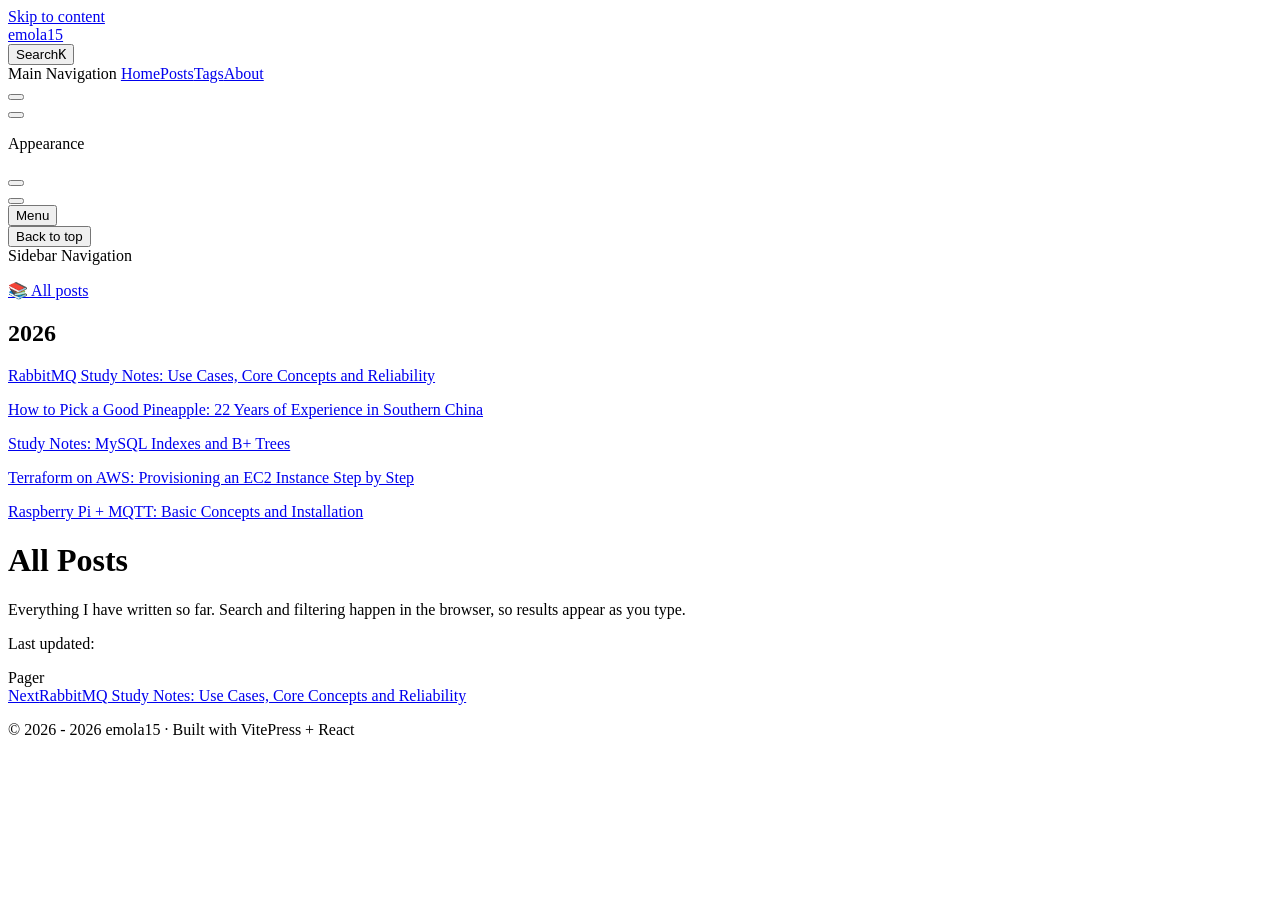
==== commit de3b5d70: "fix base: /blog_public/" ====
--- a/posts/index.html
+++ b/posts/index.html
@@ -6,16 +6,16 @@
     <title>All Posts | emola15 · Mint Cottage</title>
     <meta name="description" content="Every post, newest first, with keyword search and tag filtering.">
     <meta name="generator" content="VitePress v1.6.4">
-    <link rel="preload stylesheet" href="/assets/style.BNtmY3CR.css" as="style">
-    <link rel="preload stylesheet" href="/vp-icons.css" as="style">
+    <link rel="preload stylesheet" href="/blog_public/assets/style.C8s-dA7I.css" as="style">
+    <link rel="preload stylesheet" href="/blog_public/vp-icons.css" as="style">
     
-    <script type="module" src="/assets/app.CRLoRc9V.js"></script>
-    <link rel="preload" href="/assets/inter-roman-latin.Di8DUHzh.woff2" as="font" type="font/woff2" crossorigin="">
-    <link rel="modulepreload" href="/assets/chunks/theme.NzrQBMvq.js">
-    <link rel="modulepreload" href="/assets/chunks/framework.D66Xq0Kv.js">
-    <link rel="modulepreload" href="/assets/chunks/PostList.DpVaMNqU.js">
-    <link rel="modulepreload" href="/assets/posts_index.md.D2HLFRG0.lean.js">
-    <link rel="icon" type="image/svg+xml" href="/logo.svg">
+    <script type="module" src="/blog_public/assets/app.B7NEF1Vr.js"></script>
+    <link rel="preload" href="/blog_public/assets/inter-roman-latin.Di8DUHzh.woff2" as="font" type="font/woff2" crossorigin="">
+    <link rel="modulepreload" href="/blog_public/assets/chunks/theme.DYywA7mV.js">
+    <link rel="modulepreload" href="/blog_public/assets/chunks/framework.Cj77QY92.js">
+    <link rel="modulepreload" href="/blog_public/assets/chunks/PostList.DKz1rk19.js">
+    <link rel="modulepreload" href="/blog_public/assets/posts_index.md.ClHSoaL7.lean.js">
+    <link rel="icon" type="image/svg+xml" href="/blog_public/logo.svg">
     <meta name="author" content="emola15">
     <meta name="theme-color" content="#f4fbf8">
     <meta property="og:type" content="website">
@@ -25,8 +25,8 @@
     <script id="check-mac-os">document.documentElement.classList.toggle("mac",/Mac|iPhone|iPod|iPad/i.test(navigator.platform));</script>
   </head>
   <body>
-    <div id="app"><div class="Layout" data-v-5d98c3a5><!--[--><div class="xq-island" data-island="ReadingProgress" data-v-4ed34a05></div><!--]--><!--[--><span tabindex="-1" data-v-0b0ada53></span><a href="#VPContent" class="VPSkipLink visually-hidden" data-v-0b0ada53>Skip to content</a><!--]--><!----><header class="VPNav" data-v-5d98c3a5 data-v-ae24b3ad><div class="VPNavBar" data-v-ae24b3ad data-v-6aa21345><div class="wrapper" data-v-6aa21345><div class="container" data-v-6aa21345><div class="title" data-v-6aa21345><div class="VPNavBarTitle has-sidebar" data-v-6aa21345 data-v-1168a8e4><a class="title" href="/" data-v-1168a8e4><!--[--><!--]--><!--[--><img class="VPImage logo" src="/logo.svg" alt data-v-8426fc1a><!--]--><span data-v-1168a8e4>emola15</span><!--[--><!--]--></a></div></div><div class="content" data-v-6aa21345><div class="content-body" data-v-6aa21345><!--[--><!--]--><div class="VPNavBarSearch search" data-v-6aa21345><!--[--><!----><div id="local-search"><button type="button" class="DocSearch DocSearch-Button" aria-label="Search posts"><span class="DocSearch-Button-Container"><span class="vp-icon DocSearch-Search-Icon"></span><span class="DocSearch-Button-Placeholder">Search</span></span><span class="DocSearch-Button-Keys"><kbd class="DocSearch-Button-Key"></kbd><kbd class="DocSearch-Button-Key">K</kbd></span></button></div><!--]--></div><nav aria-labelledby="main-nav-aria-label" class="VPNavBarMenu menu" data-v-6aa21345 data-v-dc692963><span id="main-nav-aria-label" class="visually-hidden" data-v-dc692963> Main Navigation </span><!--[--><!--[--><a class="VPLink link VPNavBarMenuLink" href="/" tabindex="0" data-v-dc692963 data-v-e56f3d57><!--[--><span data-v-e56f3d57>Home</span><!--]--></a><!--]--><!--[--><a class="VPLink link VPNavBarMenuLink active" href="/posts/" tabindex="0" data-v-dc692963 data-v-e56f3d57><!--[--><span data-v-e56f3d57>Posts</span><!--]--></a><!--]--><!--[--><a class="VPLink link VPNavBarMenuLink" href="/tags" tabindex="0" data-v-dc692963 data-v-e56f3d57><!--[--><span data-v-e56f3d57>Tags</span><!--]--></a><!--]--><!--[--><a class="VPLink link VPNavBarMenuLink" href="/about" tabindex="0" data-v-dc692963 data-v-e56f3d57><!--[--><span data-v-e56f3d57>About</span><!--]--></a><!--]--><!--]--></nav><!----><div class="VPNavBarAppearance appearance" data-v-6aa21345 data-v-6c893767><button class="VPSwitch VPSwitchAppearance" type="button" role="switch" title aria-checked="false" data-v-6c893767 data-v-5337faa4 data-v-1d5665e3><span class="check" data-v-1d5665e3><span class="icon" data-v-1d5665e3><!--[--><span class="vpi-sun sun" data-v-5337faa4></span><span class="vpi-moon moon" data-v-5337faa4></span><!--]--></span></span></button></div><div class="VPSocialLinks VPNavBarSocialLinks social-links" data-v-6aa21345 data-v-0394ad82 data-v-7bc22406><!--[--><a class="VPSocialLink no-icon" href="https://github.com/emolastuff15" aria-label="github" target="_blank" rel="noopener" data-v-7bc22406 data-v-bd121fe5><span class="vpi-social-github"></span></a><!--]--></div><div class="VPFlyout VPNavBarExtra extra" data-v-6aa21345 data-v-bb2aa2f0 data-v-cf11d7a2><button type="button" class="button" aria-haspopup="true" aria-expanded="false" aria-label="extra navigation" data-v-cf11d7a2><span class="vpi-more-horizontal icon" data-v-cf11d7a2></span></button><div class="menu" data-v-cf11d7a2><div class="VPMenu" data-v-cf11d7a2 data-v-b98bc113><!----><!--[--><!--[--><!----><div class="group" data-v-bb2aa2f0><div class="item appearance" data-v-bb2aa2f0><p class="label" data-v-bb2aa2f0>Appearance</p><div class="appearance-action" data-v-bb2aa2f0><button class="VPSwitch VPSwitchAppearance" type="button" role="switch" title aria-checked="false" data-v-bb2aa2f0 data-v-5337faa4 data-v-1d5665e3><span class="check" data-v-1d5665e3><span class="icon" data-v-1d5665e3><!--[--><span class="vpi-sun sun" data-v-5337faa4></span><span class="vpi-moon moon" data-v-5337faa4></span><!--]--></span></span></button></div></div></div><div class="group" data-v-bb2aa2f0><div class="item social-links" data-v-bb2aa2f0><div class="VPSocialLinks social-links-list" data-v-bb2aa2f0 data-v-7bc22406><!--[--><a class="VPSocialLink no-icon" href="https://github.com/emolastuff15" aria-label="github" target="_blank" rel="noopener" data-v-7bc22406 data-v-bd121fe5><span class="vpi-social-github"></span></a><!--]--></div></div></div><!--]--><!--]--></div></div></div><!--[--><!--]--><button type="button" class="VPNavBarHamburger hamburger" aria-label="mobile navigation" aria-expanded="false" aria-controls="VPNavScreen" data-v-6aa21345 data-v-e5dd9c1c><span class="container" data-v-e5dd9c1c><span class="top" data-v-e5dd9c1c></span><span class="middle" data-v-e5dd9c1c></span><span class="bottom" data-v-e5dd9c1c></span></span></button></div></div></div></div><div class="divider" data-v-6aa21345><div class="divider-line" data-v-6aa21345></div></div></div><!----></header><div class="VPLocalNav has-sidebar empty" data-v-5d98c3a5 data-v-a6f0e41e><div class="container" data-v-a6f0e41e><button class="menu" aria-expanded="false" aria-controls="VPSidebarNav" data-v-a6f0e41e><span class="vpi-align-left menu-icon" data-v-a6f0e41e></span><span class="menu-text" data-v-a6f0e41e>Menu</span></button><div class="VPLocalNavOutlineDropdown" style="--vp-vh:0px;" data-v-a6f0e41e data-v-8a42e2b4><button data-v-8a42e2b4>Back to top</button><!----></div></div></div><aside class="VPSidebar" data-v-5d98c3a5 data-v-319d5ca6><div class="curtain" data-v-319d5ca6></div><nav class="nav" id="VPSidebarNav" aria-labelledby="sidebar-aria-label" tabindex="-1" data-v-319d5ca6><span class="visually-hidden" id="sidebar-aria-label" data-v-319d5ca6> Sidebar Navigation </span><!--[--><!--]--><!--[--><div class="no-transition group" data-v-c40bc020><section class="VPSidebarItem level-0 has-active" data-v-c40bc020 data-v-b3fd67f8><!----><div class="items" data-v-b3fd67f8><!--[--><div class="VPSidebarItem level-1 is-link" data-v-b3fd67f8><div class="item" data-v-b3fd67f8><div class="indicator" data-v-b3fd67f8></div><a class="VPLink link link" href="/posts/" data-v-b3fd67f8><!--[--><p class="text" data-v-b3fd67f8>📚 All posts</p><!--]--></a><!----></div><!----></div><!--]--></div></section></div><div class="no-transition group" data-v-c40bc020><section class="VPSidebarItem level-0 collapsible" data-v-c40bc020 data-v-b3fd67f8><div class="item" role="button" tabindex="0" data-v-b3fd67f8><div class="indicator" data-v-b3fd67f8></div><h2 class="text" data-v-b3fd67f8>2026</h2><div class="caret" role="button" aria-label="toggle section" tabindex="0" data-v-b3fd67f8><span class="vpi-chevron-right caret-icon" data-v-b3fd67f8></span></div></div><div class="items" data-v-b3fd67f8><!--[--><div class="VPSidebarItem level-1 is-link" data-v-b3fd67f8><div class="item" data-v-b3fd67f8><div class="indicator" data-v-b3fd67f8></div><a class="VPLink link link" href="/posts/rabbitmq-notes" data-v-b3fd67f8><!--[--><p class="text" data-v-b3fd67f8>RabbitMQ Study Notes: Use Cases, Core Concepts and Reliability</p><!--]--></a><!----></div><!----></div><div class="VPSidebarItem level-1 is-link" data-v-b3fd67f8><div class="item" data-v-b3fd67f8><div class="indicator" data-v-b3fd67f8></div><a class="VPLink link link" href="/posts/how-to-pick-a-good-pineapple" data-v-b3fd67f8><!--[--><p class="text" data-v-b3fd67f8>How to Pick a Good Pineapple: 22 Years of Experience in Southern China</p><!--]--></a><!----></div><!----></div><div class="VPSidebarItem level-1 is-link" data-v-b3fd67f8><div class="item" data-v-b3fd67f8><div class="indicator" data-v-b3fd67f8></div><a class="VPLink link link" href="/posts/mysql-index-notes" data-v-b3fd67f8><!--[--><p class="text" data-v-b3fd67f8>Study Notes: MySQL Indexes and B+ Trees</p><!--]--></a><!----></div><!----></div><div class="VPSidebarItem level-1 is-link" data-v-b3fd67f8><div class="item" data-v-b3fd67f8><div class="indicator" data-v-b3fd67f8></div><a class="VPLink link link" href="/posts/terraform-aws-ec2-setup" data-v-b3fd67f8><!--[--><p class="text" data-v-b3fd67f8>Terraform on AWS: Provisioning an EC2 Instance Step by Step</p><!--]--></a><!----></div><!----></div><div class="VPSidebarItem level-1 is-link" data-v-b3fd67f8><div class="item" data-v-b3fd67f8><div class="indicator" data-v-b3fd67f8></div><a class="VPLink link link" href="/posts/raspberry-pi-mqtt-setup" data-v-b3fd67f8><!--[--><p class="text" data-v-b3fd67f8>Raspberry Pi + MQTT: Basic Concepts and Installation</p><!--]--></a><!----></div><!----></div><!--]--></div></section></div><!--]--><!--[--><!--]--></nav></aside><div class="VPContent has-sidebar" id="VPContent" data-v-5d98c3a5 data-v-1428d186><div class="VPDoc has-sidebar" data-v-1428d186 data-v-39a288b8><!--[--><!--]--><div class="container" data-v-39a288b8><!----><div class="content" data-v-39a288b8><div class="content-container" data-v-39a288b8><!--[--><!--]--><main class="main" data-v-39a288b8><div style="position:relative;" class="vp-doc _posts_ external-link-icon-enabled" data-v-39a288b8><div><h1 id="all-posts" tabindex="-1">All Posts <a class="header-anchor" href="#all-posts" aria-label="Permalink to &quot;All Posts&quot;">​</a></h1><p class="xq-lead">Everything I have written so far. Search and filtering happen in the browser, so results appear as you type.</p><div class="xq-island" data-island="PostList" data-v-4ed34a05></div></div></div></main><footer class="VPDocFooter" data-v-39a288b8 data-v-e257564d><!--[--><!--]--><div class="edit-info" data-v-e257564d><!----><div class="last-updated" data-v-e257564d><p class="VPLastUpdated" data-v-e257564d data-v-e98dd255>Last updated: <time datetime="2026-10-12T18:01:01.000Z" data-v-e98dd255></time></p></div></div><nav class="prev-next" aria-labelledby="doc-footer-aria-label" data-v-e257564d><span class="visually-hidden" id="doc-footer-aria-label" data-v-e257564d>Pager</span><div class="pager" data-v-e257564d><!----></div><div class="pager" data-v-e257564d><a class="VPLink link pager-link next" href="/posts/rabbitmq-notes" data-v-e257564d><!--[--><span class="desc" data-v-e257564d>Next</span><span class="title" data-v-e257564d>RabbitMQ Study Notes: Use Cases, Core Concepts and Reliability</span><!--]--></a></div></nav></footer><!--[--><!--]--></div></div></div><!--[--><!--]--></div></div><footer class="VPFooter has-sidebar" data-v-5d98c3a5 data-v-e315a0ad><div class="container" data-v-e315a0ad><!----><p class="copyright" data-v-e315a0ad>© 2026 - 2026 emola15 · Built with VitePress + React</p></div></footer><!--[--><div class="xq-island" data-island="BackToTop" data-v-4ed34a05></div><!--]--></div></div>
-    <script>window.__VP_HASH_MAP__=JSON.parse("{\"about.md\":\"FEm22cRG\",\"index.md\":\"DTGalRu3\",\"posts_how-to-pick-a-good-pineapple.md\":\"D5W0n2rq\",\"posts_index.md\":\"D2HLFRG0\",\"posts_mysql-index-notes.md\":\"SYOeJtAR\",\"posts_rabbitmq-notes.md\":\"D3NSysRU\",\"posts_raspberry-pi-mqtt-setup.md\":\"CkJdbnVg\",\"posts_terraform-aws-ec2-setup.md\":\"BqSlLcgr\",\"tags.md\":\"Ck8wdcca\"}");window.__VP_SITE_DATA__=JSON.parse("{\"lang\":\"en-US\",\"dir\":\"ltr\",\"title\":\"emola15 · Mint Cottage\",\"description\":\"emola15's personal blog: frontend notes, books and everyday life — written casually.\",\"base\":\"/\",\"head\":[],\"router\":{\"prefetchLinks\":true},\"appearance\":true,\"themeConfig\":{\"logo\":\"/logo.svg\",\"siteTitle\":\"emola15\",\"nav\":[{\"text\":\"Home\",\"link\":\"/\"},{\"text\":\"Posts\",\"link\":\"/posts/\",\"activeMatch\":\"^/posts/\"},{\"text\":\"Tags\",\"link\":\"/tags\",\"activeMatch\":\"^/tags\"},{\"text\":\"About\",\"link\":\"/about\",\"activeMatch\":\"^/about\"}],\"sidebar\":{\"/posts/\":[{\"text\":\"📚 All posts\",\"link\":\"/posts/\"},{\"text\":\"2026\",\"collapsed\":false,\"items\":[{\"text\":\"RabbitMQ Study Notes: Use Cases, Core Concepts and Reliability\",\"link\":\"/posts/rabbitmq-notes\"},{\"text\":\"How to Pick a Good Pineapple: 22 Years of Experience in Southern China\",\"link\":\"/posts/how-to-pick-a-good-pineapple\"},{\"text\":\"Study Notes: MySQL Indexes and B+ Trees\",\"link\":\"/posts/mysql-index-notes\"},{\"text\":\"Terraform on AWS: Provisioning an EC2 Instance Step by Step\",\"link\":\"/posts/terraform-aws-ec2-setup\"},{\"text\":\"Raspberry Pi + MQTT: Basic Concepts and Installation\",\"link\":\"/posts/raspberry-pi-mqtt-setup\"}]}]},\"socialLinks\":[{\"icon\":\"github\",\"link\":\"https://github.com/emolastuff15\"}],\"search\":{\"provider\":\"local\",\"options\":{\"translations\":{\"button\":{\"buttonText\":\"Search\",\"buttonAriaLabel\":\"Search posts\"},\"modal\":{\"noResultsText\":\"No results found\",\"resetButtonTitle\":\"Clear query\",\"displayDetails\":\"Show details\",\"footer\":{\"selectText\":\"Select\",\"navigateText\":\"Navigate\",\"closeText\":\"Close\"}}}}},\"outline\":{\"level\":[2,3],\"label\":\"On this page\"},\"docFooter\":{\"prev\":\"Previous\",\"next\":\"Next\"},\"lastUpdated\":{\"text\":\"Last updated\",\"formatOptions\":{\"dateStyle\":\"short\",\"timeStyle\":\"short\"}},\"returnToTopLabel\":\"Back to top\",\"sidebarMenuLabel\":\"Menu\",\"darkModeSwitchLabel\":\"Appearance\",\"lightModeSwitchTitle\":\"Switch to light theme\",\"darkModeSwitchTitle\":\"Switch to dark theme\",\"externalLinkIcon\":true,\"skipToContentLabel\":\"Skip to content\",\"notFound\":{\"title\":\"Page not found\",\"quote\":\"Wrong turn — but there is plenty to read elsewhere.\",\"linkLabel\":\"Back home\",\"linkText\":\"Back home\"},\"footer\":{\"copyright\":\"© 2026 - 2026 emola15 · Built with VitePress + React\"}},\"locales\":{},\"scrollOffset\":134,\"cleanUrls\":true}");</script>
+    <div id="app"><div class="Layout" data-v-5d98c3a5><!--[--><div class="xq-island" data-island="ReadingProgress" data-v-4ed34a05></div><!--]--><!--[--><span tabindex="-1" data-v-0b0ada53></span><a href="#VPContent" class="VPSkipLink visually-hidden" data-v-0b0ada53>Skip to content</a><!--]--><!----><header class="VPNav" data-v-5d98c3a5 data-v-ae24b3ad><div class="VPNavBar" data-v-ae24b3ad data-v-6aa21345><div class="wrapper" data-v-6aa21345><div class="container" data-v-6aa21345><div class="title" data-v-6aa21345><div class="VPNavBarTitle has-sidebar" data-v-6aa21345 data-v-1168a8e4><a class="title" href="/blog_public/" data-v-1168a8e4><!--[--><!--]--><!--[--><img class="VPImage logo" src="/blog_public/logo.svg" alt data-v-8426fc1a><!--]--><span data-v-1168a8e4>emola15</span><!--[--><!--]--></a></div></div><div class="content" data-v-6aa21345><div class="content-body" data-v-6aa21345><!--[--><!--]--><div class="VPNavBarSearch search" data-v-6aa21345><!--[--><!----><div id="local-search"><button type="button" class="DocSearch DocSearch-Button" aria-label="Search posts"><span class="DocSearch-Button-Container"><span class="vp-icon DocSearch-Search-Icon"></span><span class="DocSearch-Button-Placeholder">Search</span></span><span class="DocSearch-Button-Keys"><kbd class="DocSearch-Button-Key"></kbd><kbd class="DocSearch-Button-Key">K</kbd></span></button></div><!--]--></div><nav aria-labelledby="main-nav-aria-label" class="VPNavBarMenu menu" data-v-6aa21345 data-v-dc692963><span id="main-nav-aria-label" class="visually-hidden" data-v-dc692963> Main Navigation </span><!--[--><!--[--><a class="VPLink link VPNavBarMenuLink" href="/blog_public/" tabindex="0" data-v-dc692963 data-v-e56f3d57><!--[--><span data-v-e56f3d57>Home</span><!--]--></a><!--]--><!--[--><a class="VPLink link VPNavBarMenuLink active" href="/blog_public/posts/" tabindex="0" data-v-dc692963 data-v-e56f3d57><!--[--><span data-v-e56f3d57>Posts</span><!--]--></a><!--]--><!--[--><a class="VPLink link VPNavBarMenuLink" href="/blog_public/tags" tabindex="0" data-v-dc692963 data-v-e56f3d57><!--[--><span data-v-e56f3d57>Tags</span><!--]--></a><!--]--><!--[--><a class="VPLink link VPNavBarMenuLink" href="/blog_public/about" tabindex="0" data-v-dc692963 data-v-e56f3d57><!--[--><span data-v-e56f3d57>About</span><!--]--></a><!--]--><!--]--></nav><!----><div class="VPNavBarAppearance appearance" data-v-6aa21345 data-v-6c893767><button class="VPSwitch VPSwitchAppearance" type="button" role="switch" title aria-checked="false" data-v-6c893767 data-v-5337faa4 data-v-1d5665e3><span class="check" data-v-1d5665e3><span class="icon" data-v-1d5665e3><!--[--><span class="vpi-sun sun" data-v-5337faa4></span><span class="vpi-moon moon" data-v-5337faa4></span><!--]--></span></span></button></div><div class="VPSocialLinks VPNavBarSocialLinks social-links" data-v-6aa21345 data-v-0394ad82 data-v-7bc22406><!--[--><a class="VPSocialLink no-icon" href="https://github.com/emolastuff15" aria-label="github" target="_blank" rel="noopener" data-v-7bc22406 data-v-bd121fe5><span class="vpi-social-github"></span></a><!--]--></div><div class="VPFlyout VPNavBarExtra extra" data-v-6aa21345 data-v-bb2aa2f0 data-v-cf11d7a2><button type="button" class="button" aria-haspopup="true" aria-expanded="false" aria-label="extra navigation" data-v-cf11d7a2><span class="vpi-more-horizontal icon" data-v-cf11d7a2></span></button><div class="menu" data-v-cf11d7a2><div class="VPMenu" data-v-cf11d7a2 data-v-b98bc113><!----><!--[--><!--[--><!----><div class="group" data-v-bb2aa2f0><div class="item appearance" data-v-bb2aa2f0><p class="label" data-v-bb2aa2f0>Appearance</p><div class="appearance-action" data-v-bb2aa2f0><button class="VPSwitch VPSwitchAppearance" type="button" role="switch" title aria-checked="false" data-v-bb2aa2f0 data-v-5337faa4 data-v-1d5665e3><span class="check" data-v-1d5665e3><span class="icon" data-v-1d5665e3><!--[--><span class="vpi-sun sun" data-v-5337faa4></span><span class="vpi-moon moon" data-v-5337faa4></span><!--]--></span></span></button></div></div></div><div class="group" data-v-bb2aa2f0><div class="item social-links" data-v-bb2aa2f0><div class="VPSocialLinks social-links-list" data-v-bb2aa2f0 data-v-7bc22406><!--[--><a class="VPSocialLink no-icon" href="https://github.com/emolastuff15" aria-label="github" target="_blank" rel="noopener" data-v-7bc22406 data-v-bd121fe5><span class="vpi-social-github"></span></a><!--]--></div></div></div><!--]--><!--]--></div></div></div><!--[--><!--]--><button type="button" class="VPNavBarHamburger hamburger" aria-label="mobile navigation" aria-expanded="false" aria-controls="VPNavScreen" data-v-6aa21345 data-v-e5dd9c1c><span class="container" data-v-e5dd9c1c><span class="top" data-v-e5dd9c1c></span><span class="middle" data-v-e5dd9c1c></span><span class="bottom" data-v-e5dd9c1c></span></span></button></div></div></div></div><div class="divider" data-v-6aa21345><div class="divider-line" data-v-6aa21345></div></div></div><!----></header><div class="VPLocalNav has-sidebar empty" data-v-5d98c3a5 data-v-a6f0e41e><div class="container" data-v-a6f0e41e><button class="menu" aria-expanded="false" aria-controls="VPSidebarNav" data-v-a6f0e41e><span class="vpi-align-left menu-icon" data-v-a6f0e41e></span><span class="menu-text" data-v-a6f0e41e>Menu</span></button><div class="VPLocalNavOutlineDropdown" style="--vp-vh:0px;" data-v-a6f0e41e data-v-8a42e2b4><button data-v-8a42e2b4>Back to top</button><!----></div></div></div><aside class="VPSidebar" data-v-5d98c3a5 data-v-319d5ca6><div class="curtain" data-v-319d5ca6></div><nav class="nav" id="VPSidebarNav" aria-labelledby="sidebar-aria-label" tabindex="-1" data-v-319d5ca6><span class="visually-hidden" id="sidebar-aria-label" data-v-319d5ca6> Sidebar Navigation </span><!--[--><!--]--><!--[--><div class="no-transition group" data-v-c40bc020><section class="VPSidebarItem level-0 has-active" data-v-c40bc020 data-v-b3fd67f8><!----><div class="items" data-v-b3fd67f8><!--[--><div class="VPSidebarItem level-1 is-link" data-v-b3fd67f8><div class="item" data-v-b3fd67f8><div class="indicator" data-v-b3fd67f8></div><a class="VPLink link link" href="/blog_public/posts/" data-v-b3fd67f8><!--[--><p class="text" data-v-b3fd67f8>📚 All posts</p><!--]--></a><!----></div><!----></div><!--]--></div></section></div><div class="no-transition group" data-v-c40bc020><section class="VPSidebarItem level-0 collapsible" data-v-c40bc020 data-v-b3fd67f8><div class="item" role="button" tabindex="0" data-v-b3fd67f8><div class="indicator" data-v-b3fd67f8></div><h2 class="text" data-v-b3fd67f8>2026</h2><div class="caret" role="button" aria-label="toggle section" tabindex="0" data-v-b3fd67f8><span class="vpi-chevron-right caret-icon" data-v-b3fd67f8></span></div></div><div class="items" data-v-b3fd67f8><!--[--><div class="VPSidebarItem level-1 is-link" data-v-b3fd67f8><div class="item" data-v-b3fd67f8><div class="indicator" data-v-b3fd67f8></div><a class="VPLink link link" href="/blog_public/posts/rabbitmq-notes" data-v-b3fd67f8><!--[--><p class="text" data-v-b3fd67f8>RabbitMQ Study Notes: Use Cases, Core Concepts and Reliability</p><!--]--></a><!----></div><!----></div><div class="VPSidebarItem level-1 is-link" data-v-b3fd67f8><div class="item" data-v-b3fd67f8><div class="indicator" data-v-b3fd67f8></div><a class="VPLink link link" href="/blog_public/posts/how-to-pick-a-good-pineapple" data-v-b3fd67f8><!--[--><p class="text" data-v-b3fd67f8>How to Pick a Good Pineapple: 22 Years of Experience in Southern China</p><!--]--></a><!----></div><!----></div><div class="VPSidebarItem level-1 is-link" data-v-b3fd67f8><div class="item" data-v-b3fd67f8><div class="indicator" data-v-b3fd67f8></div><a class="VPLink link link" href="/blog_public/posts/mysql-index-notes" data-v-b3fd67f8><!--[--><p class="text" data-v-b3fd67f8>Study Notes: MySQL Indexes and B+ Trees</p><!--]--></a><!----></div><!----></div><div class="VPSidebarItem level-1 is-link" data-v-b3fd67f8><div class="item" data-v-b3fd67f8><div class="indicator" data-v-b3fd67f8></div><a class="VPLink link link" href="/blog_public/posts/terraform-aws-ec2-setup" data-v-b3fd67f8><!--[--><p class="text" data-v-b3fd67f8>Terraform on AWS: Provisioning an EC2 Instance Step by Step</p><!--]--></a><!----></div><!----></div><div class="VPSidebarItem level-1 is-link" data-v-b3fd67f8><div class="item" data-v-b3fd67f8><div class="indicator" data-v-b3fd67f8></div><a class="VPLink link link" href="/blog_public/posts/raspberry-pi-mqtt-setup" data-v-b3fd67f8><!--[--><p class="text" data-v-b3fd67f8>Raspberry Pi + MQTT: Basic Concepts and Installation</p><!--]--></a><!----></div><!----></div><!--]--></div></section></div><!--]--><!--[--><!--]--></nav></aside><div class="VPContent has-sidebar" id="VPContent" data-v-5d98c3a5 data-v-1428d186><div class="VPDoc has-sidebar" data-v-1428d186 data-v-39a288b8><!--[--><!--]--><div class="container" data-v-39a288b8><!----><div class="content" data-v-39a288b8><div class="content-container" data-v-39a288b8><!--[--><!--]--><main class="main" data-v-39a288b8><div style="position:relative;" class="vp-doc _blog_public_posts_ external-link-icon-enabled" data-v-39a288b8><div><h1 id="all-posts" tabindex="-1">All Posts <a class="header-anchor" href="#all-posts" aria-label="Permalink to &quot;All Posts&quot;">​</a></h1><p class="xq-lead">Everything I have written so far. Search and filtering happen in the browser, so results appear as you type.</p><div class="xq-island" data-island="PostList" data-v-4ed34a05></div></div></div></main><footer class="VPDocFooter" data-v-39a288b8 data-v-e257564d><!--[--><!--]--><div class="edit-info" data-v-e257564d><!----><div class="last-updated" data-v-e257564d><p class="VPLastUpdated" data-v-e257564d data-v-e98dd255>Last updated: <time datetime="2026-10-12T18:01:01.000Z" data-v-e98dd255></time></p></div></div><nav class="prev-next" aria-labelledby="doc-footer-aria-label" data-v-e257564d><span class="visually-hidden" id="doc-footer-aria-label" data-v-e257564d>Pager</span><div class="pager" data-v-e257564d><!----></div><div class="pager" data-v-e257564d><a class="VPLink link pager-link next" href="/blog_public/posts/rabbitmq-notes" data-v-e257564d><!--[--><span class="desc" data-v-e257564d>Next</span><span class="title" data-v-e257564d>RabbitMQ Study Notes: Use Cases, Core Concepts and Reliability</span><!--]--></a></div></nav></footer><!--[--><!--]--></div></div></div><!--[--><!--]--></div></div><footer class="VPFooter has-sidebar" data-v-5d98c3a5 data-v-e315a0ad><div class="container" data-v-e315a0ad><!----><p class="copyright" data-v-e315a0ad>© 2026 - 2026 emola15 · Built with VitePress + React</p></div></footer><!--[--><div class="xq-island" data-island="BackToTop" data-v-4ed34a05></div><!--]--></div></div>
+    <script>window.__VP_HASH_MAP__=JSON.parse("{\"about.md\":\"DZiZQiZm\",\"index.md\":\"q98EF2Is\",\"posts_how-to-pick-a-good-pineapple.md\":\"CUBwOpe8\",\"posts_index.md\":\"ClHSoaL7\",\"posts_mysql-index-notes.md\":\"CzqHTGT8\",\"posts_rabbitmq-notes.md\":\"DmkWU02O\",\"posts_raspberry-pi-mqtt-setup.md\":\"Dv_6yMWF\",\"posts_terraform-aws-ec2-setup.md\":\"v_Fie6sI\",\"tags.md\":\"B5kAumDn\"}");window.__VP_SITE_DATA__=JSON.parse("{\"lang\":\"en-US\",\"dir\":\"ltr\",\"title\":\"emola15 · Mint Cottage\",\"description\":\"emola15's personal blog: frontend notes, books and everyday life — written casually.\",\"base\":\"/blog_public/\",\"head\":[],\"router\":{\"prefetchLinks\":true},\"appearance\":true,\"themeConfig\":{\"logo\":\"/logo.svg\",\"siteTitle\":\"emola15\",\"nav\":[{\"text\":\"Home\",\"link\":\"/\"},{\"text\":\"Posts\",\"link\":\"/posts/\",\"activeMatch\":\"^/posts/\"},{\"text\":\"Tags\",\"link\":\"/tags\",\"activeMatch\":\"^/tags\"},{\"text\":\"About\",\"link\":\"/about\",\"activeMatch\":\"^/about\"}],\"sidebar\":{\"/posts/\":[{\"text\":\"📚 All posts\",\"link\":\"/posts/\"},{\"text\":\"2026\",\"collapsed\":false,\"items\":[{\"text\":\"RabbitMQ Study Notes: Use Cases, Core Concepts and Reliability\",\"link\":\"/posts/rabbitmq-notes\"},{\"text\":\"How to Pick a Good Pineapple: 22 Years of Experience in Southern China\",\"link\":\"/posts/how-to-pick-a-good-pineapple\"},{\"text\":\"Study Notes: MySQL Indexes and B+ Trees\",\"link\":\"/posts/mysql-index-notes\"},{\"text\":\"Terraform on AWS: Provisioning an EC2 Instance Step by Step\",\"link\":\"/posts/terraform-aws-ec2-setup\"},{\"text\":\"Raspberry Pi + MQTT: Basic Concepts and Installation\",\"link\":\"/posts/raspberry-pi-mqtt-setup\"}]}]},\"socialLinks\":[{\"icon\":\"github\",\"link\":\"https://github.com/emolastuff15\"}],\"search\":{\"provider\":\"local\",\"options\":{\"translations\":{\"button\":{\"buttonText\":\"Search\",\"buttonAriaLabel\":\"Search posts\"},\"modal\":{\"noResultsText\":\"No results found\",\"resetButtonTitle\":\"Clear query\",\"displayDetails\":\"Show details\",\"footer\":{\"selectText\":\"Select\",\"navigateText\":\"Navigate\",\"closeText\":\"Close\"}}}}},\"outline\":{\"level\":[2,3],\"label\":\"On this page\"},\"docFooter\":{\"prev\":\"Previous\",\"next\":\"Next\"},\"lastUpdated\":{\"text\":\"Last updated\",\"formatOptions\":{\"dateStyle\":\"short\",\"timeStyle\":\"short\"}},\"returnToTopLabel\":\"Back to top\",\"sidebarMenuLabel\":\"Menu\",\"darkModeSwitchLabel\":\"Appearance\",\"lightModeSwitchTitle\":\"Switch to light theme\",\"darkModeSwitchTitle\":\"Switch to dark theme\",\"externalLinkIcon\":true,\"skipToContentLabel\":\"Skip to content\",\"notFound\":{\"title\":\"Page not found\",\"quote\":\"Wrong turn — but there is plenty to read elsewhere.\",\"linkLabel\":\"Back home\",\"linkText\":\"Back home\"},\"footer\":{\"copyright\":\"© 2026 - 2026 emola15 · Built with VitePress + React\"}},\"locales\":{},\"scrollOffset\":134,\"cleanUrls\":true}");</script>
     
   </body>
 </html>
